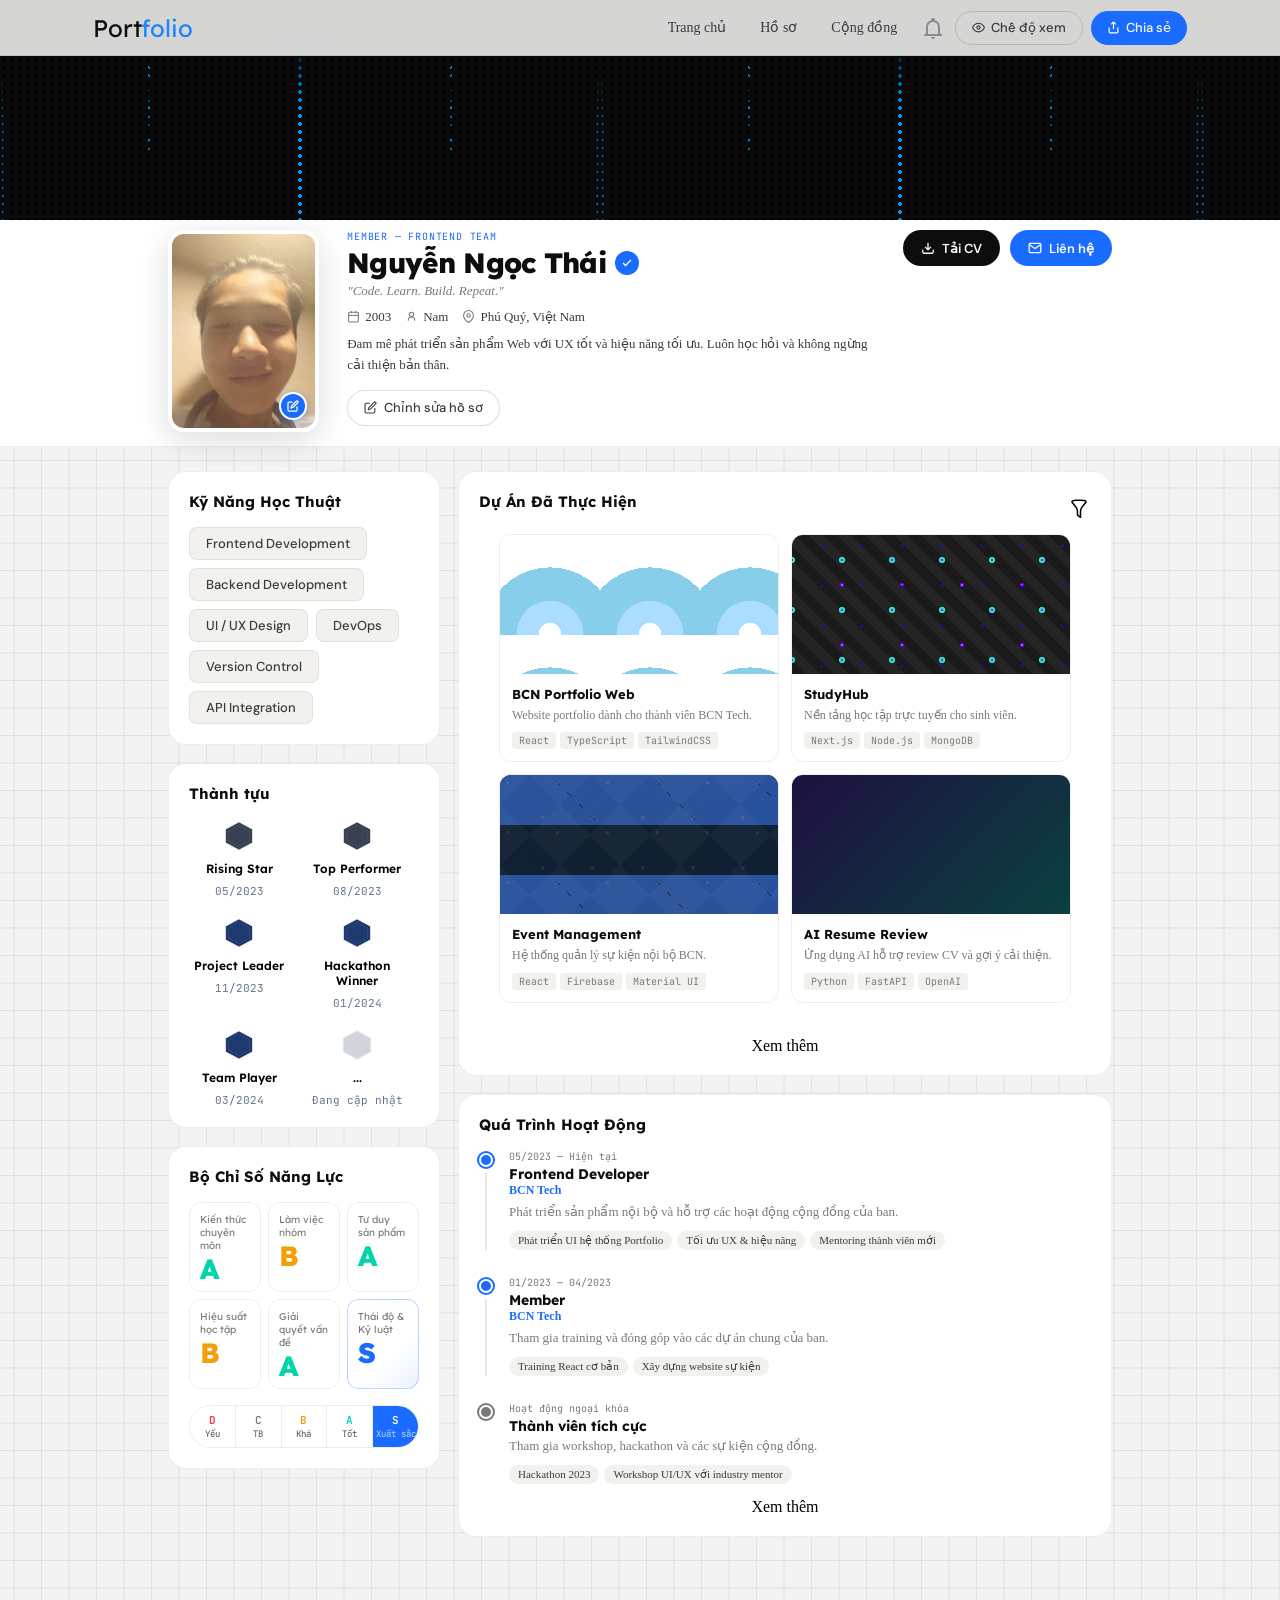
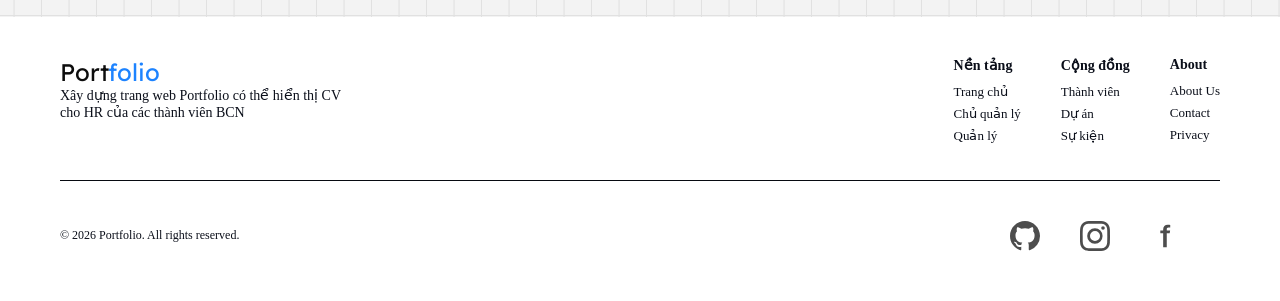
==== html/user.html @ eaeb69aa "portfolio" ====
<!DOCTYPE html>
<html lang="en">
<head>
    <meta charset="UTF-8">
    <meta name="viewport" content="width=device-width, initial-scale=1.0">
    <link rel="preconnect" href="https://fonts.googleapis.com">
    <link rel="preconnect" href="https://fonts.gstatic.com" crossorigin>
    <link href="https://fonts.googleapis.com/css2?family=Lexend:wght@400;600;700;800&family=DM+Sans:ital,opsz,wght@0,9..40,300;0,9..40,400;0,9..40,500;1,9..40,300&family=JetBrains+Mono:wght@400;500&display=swap" rel="stylesheet">
    <link rel="stylesheet" href="../css/header.css">
    <link rel="stylesheet" href="../css/index.css">
    <link rel="stylesheet" href="../css/user.css">
    <link rel="stylesheet" href="../css/footer.css">
    <title>Trang chủ</title>
</head>
<body>
    <div id="header"></div>
    <script src="../component/header.js"></script>

    <main>
        <div class="background-banner"></div>
        <div class="hero-section">
            <div class="inner-hero-section container">
                <div class="avatar-portrait">
                    <div class="avatar-letter"></div>
                    <div class="avatar-edit-btn">
                        <svg viewBox="0 0 24 24" fill="none" stroke="currentColor" stroke-width="2.5"><path d="M11 4H4a2 2 0 00-2 2v14a2 2 0 002 2h14a2 2 0 002-2v-7"/><path d="M18.5 2.5a2.121 2.121 0 013 3L12 15l-4 1 1-4 9.5-9.5z"/></svg>
                    </div>
                </div>

                <!-- Identity + actions -->
                <div class="hero-identity">
                    <div class="hero-team">Member — Frontend Team</div>
                    <div class="hero-name">
                        Nguyễn Ngọc Thái
                        <span class="verified"><svg viewBox="0 0 24 24" fill="none" stroke="currentColor" stroke-width="2.5"><polyline points="20 6 9 17 4 12"/></svg></span>
                    </div>
                    <div class="hero-quote">"Code. Learn. Build. Repeat."</div>

                    <div class="hero-meta">
                        <div class="hero-meta-item">
                            <svg viewBox="0 0 24 24" fill="none" stroke="currentColor" stroke-width="2"><rect x="3" y="4" width="18" height="18" rx="2"/><line x1="16" y1="2" x2="16" y2="6"/><line x1="8" y1="2" x2="8" y2="6"/><line x1="3" y1="10" x2="21" y2="10"/></svg>
                            2003
                        </div>
                        <div class="hero-meta-item">
                            <svg viewBox="0 0 24 24" fill="none" stroke="currentColor" stroke-width="2"><circle cx="12" cy="8" r="4"/><path d="M6 20v-1a6 6 0 0112 0v1"/></svg>
                            Nam
                        </div>
                        <div class="hero-meta-item">
                            <svg viewBox="0 0 24 24" fill="none" stroke="currentColor" stroke-width="2"><path d="M21 10c0 7-9 13-9 13s-9-6-9-13a9 9 0 0118 0z"/><circle cx="12" cy="10" r="3"/></svg>
                            Phú Quý, Việt Nam
                        </div>
                    </div>

                    

                    <p class="hero-bio">Đam mê phát triển sản phẩm Web với UX tốt và hiệu năng tối ưu. Luôn học hỏi và không ngừng cải thiện bản thân.</p>

                    <div class="hero-actions">
                        
                        <a href="#" class="btn-edit-sm">
                            <svg width="13" height="13" viewBox="0 0 24 24" fill="none" stroke="currentColor" stroke-width="2"><path d="M11 4H4a2 2 0 00-2 2v14a2 2 0 002 2h14a2 2 0 002-2v-7"/><path d="M18.5 2.5a2.121 2.121 0 013 3L12 15l-4 1 1-4 9.5-9.5z"/></svg>
                            Chỉnh sửa hồ sơ
                        </a>
                    </div>
                </div>
                <div class="wrapper-hero-btn">
                    <a href="#" class="btn-cv">
                        <svg width="14" height="14" viewBox="0 0 24 24" fill="none" stroke="currentColor" stroke-width="2.2"><path d="M21 15v4a2 2 0 01-2 2H5a2 2 0 01-2-2v-4"/><polyline points="7 10 12 15 17 10"/><line x1="12" y1="15" x2="12" y2="3"/></svg>
                        Tải CV
                    </a>
                    <button class="btn-contact" id="contactBtn">
                        <svg width="14" height="14" viewBox="0 0 24 24" fill="none" stroke="currentColor" stroke-width="2.2"><path d="M4 4h16c1.1 0 2 .9 2 2v12c0 1.1-.9 2-2 2H4c-1.1 0-2-.9-2-2V6c0-1.1.9-2 2-2z"/><polyline points="22,6 12,13 2,6"/></svg>
                        Liên hệ
                    </button>
                    <ul class="example-23" id="socialBox">
                        <li class="icon-content">
                            <a href="https://www.github.com/" aria-label="GitHub" data-social="github">
                                <div class="filled"></div>
                                <svg
                                    xmlns="http://www.w3.org/2000/svg"
                                    width="16"
                                    height="16"
                                    fill="currentColor"
                                    class="bi bi-github"
                                    viewBox="0 0 16 16"
                                    xml:space="preserve"
                                >
                                    <path
                                    d="M8 0C3.58 0 0 3.58 0 8c0 3.54 2.29 6.53 5.47 7.59.4.07.55-.17.55-.38 0-.19-.01-.82-.01-1.49-2.01.37-2.53-.49-2.69-.94-.09-.23-.48-.94-.82-1.13-.28-.15-.68-.52-.01-.53.63-.01 1.08.58 1.23.82.72 1.21 1.87.87 2.33.66.07-.52.28-.87.51-1.07-1.78-.2-3.64-.89-3.64-3.95 0-.87.31-1.59.82-2.15-.08-.2-.36-1.02.08-2.12 0 0 .67-.21 2.2.82.64-.18 1.32-.27 2-.27s1.36.09 2 .27c1.53-1.04 2.2-.82 2.2-.82.44 1.1.16 1.92.08 2.12.51.56.82 1.27.82 2.15 0 3.07-1.87 3.75-3.65 3.95.29.25.54.73.54 1.48 0 1.07-.01 1.93-.01 2.2 0 .21.15.46.55.38A8.01 8.01 0 0 0 16 8c0-4.42-3.58-8-8-8"
                                    fill="currentColor"
                                    ></path>
                                </svg>
                            </a>
                        </li>
                        <li class="icon-content">
                            <a
                            href="https://www.instagram.com/"
                            aria-label="Instagram"
                            data-social="instagram"
                            >
                                <div class="filled"></div>
                                <svg
                                    xmlns="http://www.w3.org/2000/svg"
                                    width="16"
                                    height="16"
                                    fill="currentColor"
                                    class="bi bi-instagram"
                                    viewBox="0 0 16 16"
                                    xml:space="preserve"
                                >
                                    <path
                                    d="M8 0C5.829 0 5.556.01 4.703.048 3.85.088 3.269.222 2.76.42a3.9 3.9 0 0 0-1.417.923A3.9 3.9 0 0 0 .42 2.76C.222 3.268.087 3.85.048 4.7.01 5.555 0 5.827 0 8.001c0 2.172.01 2.444.048 3.297.04.852.174 1.433.372 1.942.205.526.478.972.923 1.417.444.445.89.719 1.416.923.51.198 1.09.333 1.942.372C5.555 15.99 5.827 16 8 16s2.444-.01 3.298-.048c.851-.04 1.434-.174 1.943-.372a3.9 3.9 0 0 0 1.416-.923c.445-.445.718-.891.923-1.417.197-.509.332-1.09.372-1.942C15.99 10.445 16 10.173 16 8s-.01-2.445-.048-3.299c-.04-.851-.175-1.433-.372-1.941a3.9 3.9 0 0 0-.923-1.417A3.9 3.9 0 0 0 13.24.42c-.51-.198-1.092-.333-1.943-.372C10.443.01 10.172 0 7.998 0zm-.717 1.442h.718c2.136 0 2.389.007 3.232.046.78.035 1.204.166 1.486.275.373.145.64.319.92.599s.453.546.598.92c.11.281.24.705.275 1.485.039.843.047 1.096.047 3.231s-.008 2.389-.047 3.232c-.035.78-.166 1.203-.275 1.485a2.5 2.5 0 0 1-.599.919c-.28.28-.546.453-.92.598-.28.11-.704.24-1.485.276-.843.038-1.096.047-3.232.047s-2.39-.009-3.233-.047c-.78-.036-1.203-.166-1.485-.276a2.5 2.5 0 0 1-.92-.598 2.5 2.5 0 0 1-.6-.92c-.109-.281-.24-.705-.275-1.485-.038-.843-.046-1.096-.046-3.233s.008-2.388.046-3.231c.036-.78.166-1.204.276-1.486.145-.373.319-.64.599-.92s.546-.453.92-.598c.282-.11.705-.24 1.485-.276.738-.034 1.024-.044 2.515-.045zm4.988 1.328a.96.96 0 1 0 0 1.92.96.96 0 0 0 0-1.92m-4.27 1.122a4.109 4.109 0 1 0 0 8.217 4.109 4.109 0 0 0 0-8.217m0 1.441a2.667 2.667 0 1 1 0 5.334 2.667 2.667 0 0 1 0-5.334"
                                    fill="currentColor"
                                    ></path>
                                </svg>
                            </a>
                            <!-- <div class="tooltip">Instagram</div> -->
                        </li>
                        <li class="icon-content">
                            <a href="https://facebook.com/" aria-label="Facebook" data-social="facebook">
                                <div class="filled"></div>

                                <svg xmlns="http://www.w3.org/2000/svg"
                                    width="16"
                                    height="16"
                                    fill="currentColor"
                                    viewBox="0 0 16 16">

                                    <path d="M8.94 6.5H10.5l.23-1.5H8.94V4.3c0-.43.21-.85.9-.85h.95V2.1S10.18 2 9.45 2c-1.47 0-2.43.9-2.43 2.52V5H5.5v1.5h1.52V14h1.92z"/>
                                </svg>

                            </a>
                            <!-- <div class="tooltip">Facebook</div> -->
                        </li>
                    </ul>
                    
                </div>
            </div>
        </div>
    <script src="../component/show.js"></script>
        <div class="main">
            <div class="main-wrap  container">
                <div class="left-main-wrap">
                    <div class="card">
                        <div class="ch-title">Kỹ Năng Học Thuật</div>
                        <div class="skill-body">
                            <span class="skill-chip-wide">Frontend Development</span>
                            <span class="skill-chip-wide">Backend Development</span>
                            <span class="skill-chip-wide">UI / UX Design</span>
                            <span class="skill-chip-wide">DevOps</span>
                            <span class="skill-chip-wide">Version Control</span>
                            <span class="skill-chip-wide">API Integration</span>
                        </div>
                    </div>
                    
                    <div class="card">
                        <div class="ch-title">Thành tựu</div>
                        <div class="badges-grid" id="badges-grid"></div>
                        <script src="../component/badge.js"></script>
                    </div>

                    <div class="card">
                        <div class="ch-title">Bộ Chỉ Số Năng Lực</div>
                        <div class="comp-body">
                            <div class="comp-grid">
                                <div class="cc">
                                    <div class="cc-lbl">Kiến thức chuyên môn</div>
                                    <div class="cc-g gA">A</div>
                                    <div class="ctip"><ul><li>Nắm vững kiến thức nền tảng</li><li>Áp dụng tốt vào thực tế</li><li>Chủ động nghiên cứu thêm</li></ul></div>
                                </div>
                                <div class="cc">
                                    <div class="cc-lbl">Làm việc nhóm</div>
                                    <div class="cc-g gB">B</div>
                                    <div class="ctip"><ul><li>Phối hợp tốt với thành viên</li><li>Đóng góp tích cực trong team</li><li>Cần chủ động hơn</li></ul></div>
                                </div>
                                <div class="cc">
                                    <div class="cc-lbl">Tư duy sản phẩm</div>
                                    <div class="cc-g gA">A</div>
                                    <div class="ctip"><ul><li>Tư duy user-centric tốt</li><li>Đề xuất giải pháp sáng tạo</li><li>Hiểu vòng đời sản phẩm</li></ul></div>
                                </div>
                                <div class="cc">
                                    <div class="cc-lbl">Hiệu suất học tập</div>
                                    <div class="cc-g gB">B</div>
                                    <div class="ctip"><ul><li>Tiến bộ đều qua các tháng</li><li>Hoàn thành đủ bài tập</li><li>Cần tự học thêm ngoài giờ</li></ul></div>
                                </div>
                                <div class="cc">
                                    <div class="cc-lbl">Giải quyết vấn đề</div>
                                    <div class="cc-g gA">A</div>
                                    <div class="ctip"><ul><li>Phân tích vấn đề rõ ràng</li><li>Tìm giải pháp tối ưu</li><li>Debug hiệu quả</li></ul></div>
                                </div>
                                <div class="cc highlight">
                                    <div class="cc-lbl">Thái độ & Kỷ luật</div>
                                    <div class="cc-g gS">S</div>
                                    <div class="ctip"><ul><li>Tham gia đầy đủ các buổi họp</li><li>Hoàn thành 100% deadline</li><li>Chủ động nhận task & hỗ trợ</li><li>Tuân thủ quy định BCN</li><li>Tinh thần trách nhiệm cao</li></ul></div>
                                </div>
                            </div>
                            <div class="g-bar">
                                <div class="gb"><span style="color:var(--red);font-weight:700">D</span><span class="gd">Yếu</span></div>
                                <div class="gb"><span style="color:var(--ink-3)">C</span><span class="gd">TB</span></div>
                                <div class="gb"><span style="color:var(--amber)">B</span><span class="gd">Khá</span></div>
                                <div class="gb"><span style="color:var(--accent-2)">A</span><span class="gd">Tốt</span></div>
                                <div class="gb on">S<span class="gd">Xuất sắc</span></div>
                            </div>
                        </div>
                    </div>

                </div>

                <div class="right-main-wrap">
                    <div class="card" id="projects">
                        <div class="ch">
                            <div class="ch-title">Dự Án Đã Thực Hiện</div>
                            <a href="#" class="ch-link"><img src="../Images/Icons/basil_filter-outline.svg"></a>
                        </div>
                        <div class="proj-grid">
                            <div class="pcard"><div class="pthumb pt1"></div><div class="pinfo"><div class="pname">BCN Portfolio Web</div><div class="pdesc">Website portfolio dành cho thành viên BCN Tech.</div><div class="ptags"><span class="ptag">React</span><span class="ptag">TypeScript</span><span class="ptag">TailwindCSS</span></div></div></div>
                            <div class="pcard"><div class="pthumb pt2"></div><div class="pinfo"><div class="pname">StudyHub</div><div class="pdesc">Nền tảng học tập trực tuyến cho sinh viên.</div><div class="ptags"><span class="ptag">Next.js</span><span class="ptag">Node.js</span><span class="ptag">MongoDB</span></div></div></div>
                            <div class="pcard"><div class="pthumb pt3"></div><div class="pinfo"><div class="pname">Event Management</div><div class="pdesc">Hệ thống quản lý sự kiện nội bộ BCN.</div><div class="ptags"><span class="ptag">React</span><span class="ptag">Firebase</span><span class="ptag">Material UI</span></div></div></div>
                            <div class="pcard"><div class="pthumb pt4"></div><div class="pinfo"><div class="pname">AI Resume Review</div><div class="pdesc">Ứng dụng AI hỗ trợ review CV và gợi ý cải thiện.</div><div class="ptags"><span class="ptag">Python</span><span class="ptag">FastAPI</span><span class="ptag">OpenAI</span></div></div></div>
                        </div>
                        <div class="watch-all">Xem thêm</div>
                    </div>

                    <div class="card">
                        <div class="ch-title">Quá Trình Hoạt Động</div>
                        <div class="tl-body">
                            <div class="tl-item">
                                <div class="tl-spine"><div class="tl-dot"></div><div class="tl-line"></div></div>
                                <div>
                                    <div class="tl-period">05/2023 — Hiện tại</div>
                                    <div class="tl-role">Frontend Developer</div>
                                    <div class="tl-org">BCN Tech</div>
                                    <div class="tl-desc">Phát triển sản phẩm nội bộ và hỗ trợ các hoạt động cộng đồng của ban.</div>
                                    <div class="tl-pills"><span class="tl-pill">Phát triển UI hệ thống Portfolio</span><span class="tl-pill">Tối ưu UX & hiệu năng</span><span class="tl-pill">Mentoring thành viên mới</span></div>
                                </div>
                            </div>
                            <div class="tl-item">
                                <div class="tl-spine"><div class="tl-dot"></div><div class="tl-line"></div></div>
                                <div>
                                    <div class="tl-period">01/2023 — 04/2023</div>
                                    <div class="tl-role">Member</div>
                                    <div class="tl-org">BCN Tech</div>
                                    <div class="tl-desc">Tham gia training và đóng góp vào các dự án chung của ban.</div>
                                    <div class="tl-pills"><span class="tl-pill">Training React cơ bản</span><span class="tl-pill">Xây dựng website sự kiện</span></div>
                                </div>
                            </div>
                            <div class="tl-item">
                                <div class="tl-spine"><div class="tl-dot dim"></div></div>
                                <div>
                                    <div class="tl-period">Hoạt động ngoại khóa</div>
                                    <div class="tl-role">Thành viên tích cực</div>
                                    <div class="tl-desc">Tham gia workshop, hackathon và các sự kiện cộng đồng.</div>
                                    <div class="tl-pills"><span class="tl-pill">Hackathon 2023</span><span class="tl-pill">Workshop UI/UX với industry mentor</span></div>
                                </div>
                            </div>
                        </div>
                        <div class="watch-all">Xem thêm</div>
                    </div>

                    
                </div>
            </div>
        </div>
    </main>
    

    <div id="footer"></div>
    <script src="../component/footer.js"></script>
    
</body>
</html>
---- css/header.css ----
header {
    position: fixed; top: 0; left: 0; right: 0; z-index: 100;
    display: flex; 
    align-items: center; 
    justify-content: space-between;
    padding: 0 5%; 
    height: 56px;
    background: rgba(250,250,248,0.85);
    backdrop-filter: blur(16px);
    border-bottom: 1px solid rgba(0,0,0,0.08);
    transition: box-shadow 0.3s;
}

header .wrapper {
    margin: 0 auto;
    width: 95%;
    max-width: 1340px;
    display: flex;
    justify-content: space-between;
    align-items: center;
}

nav { display: flex; align-items: center; gap: 6px; }
nav a {
    text-decoration: none; color: var(--ink-2); font-size: 14px; font-weight: 400;
    padding: 6px 14px; border-radius: 100px;
    transition: background 0.15s, color 0.15s;
}

nav a:hover { background: var(--surface-2); color: var(--ink); }

.logo {
    font-size: 24px;
    text-decoration: none;
    font-family: var(--font-d);
    color: var(--ink);
}

header .wrapper .inner-wrapper {
    display: flex;
    justify-content: center;
    align-items: center;
    gap: 10px;
}

.bell {
    width: 24px;
    height: 24px;
    background-color: #8b8b8b;
    -webkit-mask: url("../../Images/Icons/mdi_bell-outline.svg") no-repeat center;
    mask: url("../../Images/Icons/mdi_bell-outline.svg") no-repeat center;
    -webkit-mask-size: contain;
    mask-size: contain;
    transform-origin: top center;
    cursor: pointer;
}

@keyframes bell-swing {
    0%   { transform: rotate(0deg); }
    15%  { transform: rotate(15deg); }
    30%  { transform: rotate(-12deg); }
    45%  { transform: rotate(10deg); }
    60%  { transform: rotate(-8deg); }
    75%  { transform: rotate(6deg); }
    100% { transform: rotate(0deg); }
}

.bell:hover {
    background: var(--primary-gradient);
    animation: bell-swing 0.8s ease;
}

.avatar {
    width: 34px;
    height: 34px;
    border-radius: 50%;
    border: 1px solid rgb(235, 235, 235);
}

.nav-actions { display: flex; gap: 8px; }
.btn { display: inline-flex; align-items: center; gap: 6px; height: 34px; padding: 7px 16px; border-radius: 100px; font-size: 13px; font-weight: 500; border: none; cursor: pointer; text-decoration: none; transition: all .15s; font-family: var(--font-b); }
.btn-ghost { background: transparent; color: var(--ink-2); border: 1px solid var(--border-med); }
.btn-ghost:hover { background: var(--surface-2); }
.btn-primary { background: var(--accent); color: white; }
.btn-primary:hover { background: var(--accent-dark); }
---- css/index.css ----
:root {
    --primary-color: #1d83ff;
    --bg-linear-gradient: linear-gradient(145deg, var(--primary-color), #fc25e3); 
    --second-color: rgba(255, 0, 162, 0.913);
    --light-color: #fefefe;
    --light-color-darker: #f1f1f1;
    --primary-gradient: linear-gradient(to bottom right, #00c6ff, #0072ff);

    --accent-color: #10b981;
    --text-main: #0f172a;
    --text-sub: #64748b;

    /* Nav-Header Component Color and Effect */
    --glass-bg: rgba(255, 255, 255, 0.05);
    --glass-border: rgba(255, 255, 255, 0.1);
    --glass-blur: 15px;
    --bg-gradient: linear-gradient(135deg, #0f0c29, #302b63, #24243e);

    --text-muted: rgba(255, 255, 255, 0.6);
    --ink: #0D0D0D;
    --ink-2: #3A3A3A;
    --ink-3: #7A7A7A;
    --surface: #FAFAF8;
    --surface-2: #F2F1ED;
    --surface-3: #E8E6DF;
    --accent: #1A6BFF;
    --accent-light: #EBF1FF;
    --accent-dark: #1255CC;
    --accent-2: #00D4AA;
    --accent-2-light: #E0FAF5;
    --amber: #F59E0B;
    --red: #EF4444;
    --border: rgba(0,0,0,0.07);
    --border-med: rgba(0,0,0,0.13);
    --font-d: 'Lexend', sans-serif;
    --font-b: 'DM Sans', sans-serif;
    --font-m: 'JetBrains Mono', monospace;
    --r: 12px;
    --r-lg: 18px;
    --max: 1080px;
}

.primary-color {
    color: var(--primary-color);
}

.text-color {
    color: var(--text-main);
}

*,*::before,*::after{margin:0;padding:0;box-sizing:border-box}

html { scroll-behavior: smooth; }

.container {
    margin: 0 auto;
    width: 80%;
    max-width: 1340px;
}
---- css/user.css ----
.background-banner::after {
    content: "";
    position: absolute;
    inset: 0;
    z-index: 1;
    background-image: radial-gradient(
        circle at 50% 50%,
        #0000 0,
        #0000 2px,
        #0a0a0a 2px
    );
    background-size: 8px 8px;
    --f: blur(1em) brightness(6);
    animation: hii 10s linear infinite;
}

@keyframes hii {
    0% {
        backdrop-filter: var(--f) hue-rotate(0deg);
    }
    to {
        backdrop-filter: var(--f) hue-rotate(360deg);
    }
}

.background-banner {
    position: relative;
    width: 100%;
    height: 220px;
    --c: #09f;
    background-color: #000;
    background-image: radial-gradient(4px 100px at 0px 235px, var(--c), #0000),
        radial-gradient(4px 100px at 300px 235px, var(--c), #0000),
        radial-gradient(1.5px 1.5px at 150px 117.5px, var(--c) 100%, #0000 150%),
        radial-gradient(4px 100px at 0px 252px, var(--c), #0000),
        radial-gradient(4px 100px at 300px 252px, var(--c), #0000),
        radial-gradient(1.5px 1.5px at 150px 126px, var(--c) 100%, #0000 150%),
        radial-gradient(4px 100px at 0px 150px, var(--c), #0000),
        radial-gradient(4px 100px at 300px 150px, var(--c), #0000),
        radial-gradient(1.5px 1.5px at 150px 75px, var(--c) 100%, #0000 150%),
        radial-gradient(4px 100px at 0px 253px, var(--c), #0000),
        radial-gradient(4px 100px at 300px 253px, var(--c), #0000),
        radial-gradient(1.5px 1.5px at 150px 126.5px, var(--c) 100%, #0000 150%),
        radial-gradient(4px 100px at 0px 204px, var(--c), #0000),
        radial-gradient(4px 100px at 300px 204px, var(--c), #0000),
        radial-gradient(1.5px 1.5px at 150px 102px, var(--c) 100%, #0000 150%),
        radial-gradient(4px 100px at 0px 134px, var(--c), #0000),
        radial-gradient(4px 100px at 300px 134px, var(--c), #0000),
        radial-gradient(1.5px 1.5px at 150px 67px, var(--c) 100%, #0000 150%),
        radial-gradient(4px 100px at 0px 179px, var(--c), #0000),
        radial-gradient(4px 100px at 300px 179px, var(--c), #0000),
        radial-gradient(1.5px 1.5px at 150px 89.5px, var(--c) 100%, #0000 150%),
        radial-gradient(4px 100px at 0px 299px, var(--c), #0000),
        radial-gradient(4px 100px at 300px 299px, var(--c), #0000),
        radial-gradient(1.5px 1.5px at 150px 149.5px, var(--c) 100%, #0000 150%),
        radial-gradient(4px 100px at 0px 215px, var(--c), #0000),
        radial-gradient(4px 100px at 300px 215px, var(--c), #0000),
        radial-gradient(1.5px 1.5px at 150px 107.5px, var(--c) 100%, #0000 150%),
        radial-gradient(4px 100px at 0px 281px, var(--c), #0000),
        radial-gradient(4px 100px at 300px 281px, var(--c), #0000),
        radial-gradient(1.5px 1.5px at 150px 140.5px, var(--c) 100%, #0000 150%),
        radial-gradient(4px 100px at 0px 158px, var(--c), #0000),
        radial-gradient(4px 100px at 300px 158px, var(--c), #0000),
        radial-gradient(1.5px 1.5px at 150px 79px, var(--c) 100%, #0000 150%),
        radial-gradient(4px 100px at 0px 210px, var(--c), #0000),
        radial-gradient(4px 100px at 300px 210px, var(--c), #0000),
        radial-gradient(1.5px 1.5px at 150px 105px, var(--c) 100%, #0000 150%);
    background-size:
        300px 235px,
        300px 235px,
        300px 235px,
        300px 252px,
        300px 252px,
        300px 252px,
        300px 150px,
        300px 150px,
        300px 150px,
        300px 253px,
        300px 253px,
        300px 253px,
        300px 204px,
        300px 204px,
        300px 204px,
        300px 134px,
        300px 134px,
        300px 134px,
        300px 179px,
        300px 179px,
        300px 179px,
        300px 299px,
        300px 299px,
        300px 299px,
        300px 215px,
        300px 215px,
        300px 215px,
        300px 281px,
        300px 281px,
        300px 281px,
        300px 158px,
        300px 158px,
        300px 158px,
        300px 210px,
        300px 210px,
        300px 210px;
    animation: hi 150s linear infinite;
}

@keyframes hi {
    0% {
        background-position:
            0px 220px,
            3px 220px,
            151.5px 337.5px,
            25px 24px,
            28px 24px,
            176.5px 150px,
            50px 16px,
            53px 16px,
            201.5px 91px,
            75px 224px,
            78px 224px,
            226.5px 350.5px,
            100px 19px,
            103px 19px,
            251.5px 121px,
            125px 120px,
            128px 120px,
            276.5px 187px,
            150px 31px,
            153px 31px,
            301.5px 120.5px,
            175px 235px,
            178px 235px,
            326.5px 384.5px,
            200px 121px,
            203px 121px,
            351.5px 228.5px,
            225px 224px,
            228px 224px,
            376.5px 364.5px,
            250px 26px,
            253px 26px,
            401.5px 105px,
            275px 75px,
            278px 75px,
            426.5px 180px;
    }

    to {
        background-position:
            0px 6800px,
            3px 6800px,
            151.5px 6917.5px,
            25px 13632px,
            28px 13632px,
            176.5px 13758px,
            50px 5416px,
            53px 5416px,
            201.5px 5491px,
            75px 17175px,
            78px 17175px,
            226.5px 17301.5px,
            100px 5119px,
            103px 5119px,
            251.5px 5221px,
            125px 8428px,
            128px 8428px,
            276.5px 8495px,
            150px 9876px,
            153px 9876px,
            301.5px 9965.5px,
            175px 13391px,
            178px 13391px,
            326.5px 13540.5px,
            200px 14741px,
            203px 14741px,
            351.5px 14848.5px,
            225px 18770px,
            228px 18770px,
            376.5px 18910.5px,
            250px 5082px,
            253px 5082px,
            401.5px 5161px,
            275px 6375px,
            278px 6375px,
            426.5px 6480px;
    }
}


ul {
    list-style: none;
}

.example-23 {
    display: flex;
    justify-content: center;
    align-items: center;
    gap: 10px;

    margin-top: 15px;
    padding: 0;

    /* animation */
    display: none;
    transform: translateY(-15px);
    pointer-events: none;

    transition:
        opacity 0.35s ease,
        transform 0.35s ease;
}

.example-23.show {
    display: flex;
    transform: translateY(0);
    pointer-events: auto;
}

.example-23 .icon-content {
    margin: 0 10px;
    position: relative;
}

.example-23 .icon-content .tooltip {
    position: absolute;
    top: -30px;
    left: 50%;
    transform: translateX(-50%);
    color: #fff;
    padding: 6px 10px;
    border-radius: 5px;
    opacity: 0;
    visibility: hidden;
    font-size: 14px;
    transition: all 0.3s ease;
}

.example-23 .icon-content:hover .tooltip {
    opacity: 1;
    visibility: visible;
    top: -50px;
}

.example-23 .icon-content a {
    position: relative;
    overflow: hidden;
    display: flex;
    justify-content: center;
    align-items: center;
    width: 25px;
    height: 25px;
    border-radius: 50%;
    color: #4d4d4d;
    background-color: #fff;
    transition: all 0.3s ease-in-out;
}
.example-23 .icon-content a:hover {
    box-shadow: 3px 2px 45px 0px rgb(0 0 0 / 12%);
}
.example-23 .icon-content a svg {
    position: relative;
    z-index: 1;
    width: 15px;
    height: 15px;
}
.example-23 .icon-content a:hover {
    color: white;
}
.example-23 .icon-content a .filled {
    position: absolute;
    top: auto;
    bottom: 0;
    left: 0;
    width: 100%;
    height: 0;
    background-color: #000;
    transition: all 0.3s ease-in-out;
}
.example-23 .icon-content a:hover .filled {
    height: 100%;
}

.example-23 .icon-content a[data-social="linkedin"] .filled,
.example-23 .icon-content a[data-social="linkedin"] ~ .tooltip {
    background-color: #0274b3;
}

.example-23 .icon-content a[data-social="github"] .filled,
.example-23 .icon-content a[data-social="github"] ~ .tooltip {
    background-color: #24262a;
}
.example-23 .icon-content a[data-social="instagram"] .filled,
.example-23 .icon-content a[data-social="instagram"] ~ .tooltip {
    background: linear-gradient(
        45deg,
        #405de6,
        #5b51db,
        #b33ab4,
        #c135b4,
        #e1306c,
        #fd1f1f
    );
}
.example-23 .icon-content a[data-social="youtube"] .filled,
.example-23 .icon-content a[data-social="youtube"] ~ .tooltip {
    background-color: #ff0000;
}

.example-23 .icon-content a[data-social="facebook"] .filled,
.example-23 .icon-content a[data-social="facebook"] ~ .tooltip {
    background-color:#1877f2;
}

.example-23 .icon-content a[data-social="zalo"] .filled,
.example-23 .icon-content a[data-social="zalo"] ~ .tooltip {
    background-color:#0068ff;
}


.hero-section {
    background: white; border-bottom: 1px solid var(--border);
}
.inner-hero-section {
    padding: 10px clamp(16px, 4vw, 40px) 0;
    display: flex; 
    justify-content: flex-start;
    gap: 28px;
}

.avatar-portrait {
    position: relative; flex-shrink: 0;
    width: 151.2px;                       /* 3 units */
    height: 201.6px;                      /* 4 units = 3:4 */    
    border-radius: 16px;
    background: linear-gradient(160deg, var(--accent-light) 0%, var(--accent-2-light) 100%);
    border: 4px solid white;
    box-shadow: 0 8px 32px rgba(0,0,0,0.14);
    display: flex; align-items: center; justify-content: center;
    overflow: hidden;
}
.avatar-letter {
    width: 100%;
    height: 100%;
    background: url(../Images/Users/Avatars/avatar2.jpg);
    background-position: center;
    background-repeat: no-repeat;
    background-size: cover;
}
.avatar-edit-btn {
    position: absolute; bottom: 8px; right: 8px;
    width: 28px; height: 28px; border-radius: 50%;
    background: var(--accent); border: 2.5px solid white;
    display: flex; align-items: center; justify-content: center; cursor: pointer;
    box-shadow: 0 2px 8px rgba(26,107,255,0.4);
}
.avatar-edit-btn svg { width: 12px; height: 12px; color: white; }

/* Identity block sits next to portrait, baseline-aligned to bottom */
.hero-identity {
    flex: 1; padding-bottom: 20px; min-width: 0;
    display: flex; flex-direction: column; justify-content: flex-end;
}
.hero-team {
    font-family: var(--font-m); font-size: 10px; color: var(--accent);
    letter-spacing: 0.08em; text-transform: uppercase; margin-bottom: 5px;
}
.hero-name {
    font-family: var(--font-d); font-size: 28px; font-weight: 800;
    color: var(--ink); letter-spacing: -0.025em; line-height: 1.1;
    display: flex; align-items: center; gap: 9px; flex-wrap: wrap;
    margin-bottom: 4px;
}
.verified {
    width: 24px; height: 24px; background: var(--accent); border-radius: 50%;
    display: inline-flex; align-items: center; justify-content: center; flex-shrink: 0;
}
.verified svg { width: 12px; height: 12px; color: white; }
.hero-quote { font-size: 13px; color: var(--ink-3); font-style: italic; margin-bottom: 10px; }

/* Meta row: năm sinh, giới tính, địa điểm inline */
.hero-meta { display: flex; flex-wrap: wrap; gap: 14px; margin-bottom: 8px; }
.hero-meta-item { display: flex; align-items: center; gap: 5px; font-size: 13px; color: var(--ink-2); }
.hero-meta-item svg { width: 13px; height: 13px; color: var(--ink-3); flex-shrink: 0; }

/* Links row */
.hero-links { display: flex; flex-wrap: wrap; gap: 14px; margin-bottom: 10px; }
.hero-link { display: flex; align-items: center; gap: 5px; font-size: 13px; color: var(--accent); text-decoration: none; }
.hero-link:hover { text-decoration: underline; }
.hero-link svg { width: 13px; height: 13px; flex-shrink: 0; }

/* Bio */
.hero-bio { font-size: 13px; color: var(--ink-2); line-height: 1.65; margin-bottom: 14px; max-width: 560px; }

/* Action buttons row */
.hero-actions {
    display: flex; gap: 8px; align-items: center;
}
.btn-cv {
    background: var(--ink); color: white;
    padding: 9px 18px; border-radius: 100px; font-size: 13px; font-weight: 600;
    display: inline-flex; align-items: center; gap: 7px;
    text-decoration: none; border: none; cursor: pointer; font-family: var(--font-b);
    transition: background .15s, transform .15s;
}
.btn-cv:hover { background: #333; transform: translateY(-1px); }
.btn-contact {
    background: var(--accent); color: white;
    padding: 9px 18px; border-radius: 100px; font-size: 13px; font-weight: 600;
    display: inline-flex; align-items: center; gap: 7px;
    text-decoration: none; border: none; cursor: pointer; font-family: var(--font-b);
    transition: background .15s, transform .15s;
}
.btn-contact:hover { background: var(--accent-dark); transform: translateY(-1px); }
.btn-edit-sm {
    background: white; color: var(--ink-2);
    padding: 9px 16px; border-radius: 100px; font-size: 13px; font-weight: 500;
    display: inline-flex; align-items: center; gap: 7px;
    text-decoration: none; border: 1px solid var(--border-med); cursor: pointer; font-family: var(--font-b);
    transition: background .15s;
    height: 36px;
}
.btn-edit-sm:hover { background: var(--surface-2); }

.wrapper-hero-btn {
    height: 36px;
    display: flex;
    gap: 10px;
}

.main {
    width: 100%;
    height: 100%;
    --color: #E1E1E1;
    background-color: #F3F3F3;
    background-image: linear-gradient(0deg, transparent 24%, var(--color) 25%, var(--color) 26%, transparent 27%,transparent 74%, var(--color) 75%, var(--color) 76%, transparent 77%,transparent),
        linear-gradient(90deg, transparent 24%, var(--color) 25%, var(--color) 26%, transparent 27%,transparent 74%, var(--color) 75%, var(--color) 76%, transparent 77%,transparent);
    background-size: 55px 55px;
}

.main-wrap {
    padding: 24px clamp(16px, 4vw, 40px) 80px;
    display: grid; grid-template-columns: 272px 1fr; gap: 18px;
    align-items: start;
}

.left-main-wrap {
    display: flex;
    flex-direction: column;
    gap: 18px;
}

.card { background: white; border: 1px solid var(--border); border-radius: var(--r-lg); padding: 20px;}

.ch-title { font-family: var(--font-d); font-size: 15px; font-weight: 700; color: var(--ink); }

.skill-body {
    display: flex; flex-wrap: wrap; gap: 8px; margin-top: 16px;
}

.skill-chip-wide { padding: 7px 16px; border-radius: 8px; font-size: 13px; font-weight: 500; font-family: var(--font-b); background: var(--surface-2); color: var(--ink-2); border: 1px solid var(--border); cursor: default; transition: background .15s, color .15s, border-color .15s; }
.skill-chip-wide:hover { background: var(--accent-light); color: var(--accent); border-color: rgba(26,107,255,0.2); }

.badges-grid {
    display: flex;
    gap: 18px;
    flex-wrap: wrap;
    margin-top: 16px;
}
.badge-item {
    width: 100px;
    display: flex;
    flex-direction: column;
    align-items: center;
    gap: 8px;
    cursor: pointer;
}
.badge-hex {
    width: 34px; height: 34px;
    display: flex; align-items: center; justify-content: center;
    position: relative;
}
.badge-hex svg { width: 32px; height: 32px; }
.badge-hex .badge-inner {
    position: absolute;
    display: flex; align-items: center; justify-content: center;
}
.badge-hex .badge-inner i { font-size: 22px; color: #fff; }
.badge-name { font-size: 12px; font-weight: 600; text-align: center; color: var(--text); font-family: var(--font-d);}
.badge-date { font-size: 11px; color: var(--text-sub); font-family: var(--font-m);}
.badge-item.dimmed .badge-hex svg polygon { fill: #d1d5db; }
.badge-item.dimmed .badge-hex .badge-inner i { color: #9ca3af; }



.ch-mono { font-family: var(--font-m); font-size: 10px; color: var(--accent); letter-spacing: 0.07em; text-transform: uppercase; margin-bottom: 3px; display: flex; align-items: center; gap: 5px; }
.ch-mono::before { content: '//'; color: var(--accent-2); }
.ch-title { font-family: var(--font-d); font-size: 15px; font-weight: 700; color: var(--ink); }
.ch-link { font-size: 12px; color: var(--accent); text-decoration: none; display: inline-flex; align-items: center; gap: 3px; margin-top: 4px; white-space: nowrap; }
.ch-link:hover { text-decoration: underline; }
.ch-meta { font-family: var(--font-m); font-size: 10px; color: var(--ink-3); margin-top: 6px; }

/* Competency */
.comp-body { margin-top: 16px; }
.comp-grid { display: grid; grid-template-columns: repeat(3,1fr); gap: 7px; }
.cc {
    border: 1px solid var(--border); border-radius: var(--r);
    padding: 10px 10px 8px; position: relative; cursor: pointer;
    transition: box-shadow .2s, border-color .2s;
}
.cc:hover { box-shadow: 0 3px 12px rgba(0,0,0,0.07); border-color: var(--border-med); }
.cc.highlight { border-color: rgba(26,107,255,0.28); background: linear-gradient(135deg, white 60%, var(--accent-light)); }
.cc-icon { display: none; }
.cc-lbl { font-size: 10px; color: var(--ink-3); line-height: 1.3; font-family: var(--font-d); margin-bottom: 3px; }
.cc-g { font-family: var(--font-d); font-size: 28px; font-weight: 800; line-height: 1; letter-spacing: -0.04em; }
.gS{color:var(--accent)} .gA{color:var(--accent-2)} .gB{color:var(--amber)} .gC{color:var(--ink-3)} .gD{color:var(--red)}
/* tooltip */
.ctip {
    display: none; position: absolute; bottom: calc(100% + 8px); left: 50%; transform: translateX(-50%);
    background: #111; color: white; border-radius: 10px; padding: 12px 14px;
    font-size: 12px; line-height: 1.8; width: 210px; z-index: 20;
    box-shadow: 0 8px 24px rgba(0,0,0,0.28); pointer-events: none;
}
.ctip::after { content:''; position:absolute; top:100%; left:50%; transform:translateX(-50%); border:5px solid transparent; border-top-color:#111; }
.cc:hover .ctip { display: block; }
.ctip li { list-style: none; display: flex; gap: 6px; }
.ctip li::before { content:'✓'; color:var(--accent-2); flex-shrink:0; }
/* grade bar */
.g-bar { display: flex; margin-top: 16px; border-radius: 100px; overflow: hidden; border: 1px solid var(--border); }
.gb { flex:1; padding: 7px 0; text-align: center; font-family: var(--font-m); font-size: 11px; font-weight: 600; border-right: 1px solid var(--border); }
.gb:last-child { border-right: none; }
.gb .gd { font-size: 9px; font-weight: 400; display: block; margin-top: 1px; opacity: 0.7; }
.gb.on { background: var(--accent); color: white; }


.right-main-wrap {
    display: flex;
    flex-direction: column;
    gap: 18px;
}

.ch {
    display: flex;
    justify-content: space-between;
}

.proj-grid { padding: 14px 20px 20px; display: grid; grid-template-columns: 1fr 1fr; gap: 12px; }
.pcard { border: 1px solid var(--border); border-radius: var(--r); overflow: hidden; cursor: pointer; transition: box-shadow .2s, transform .2s; }
.pcard:hover { box-shadow: 0 6px 20px rgba(0,0,0,0.09); transform: translateY(-2px); }
.pthumb { aspect-ratio: 16/8; display: flex; align-items: center; justify-content: center; font-size: 26px; }
.pt1 {
    width: 100%;

    --s: 100px;
    --c-inner: #adf;
    --c-outer: skyblue;
    --c-outer2: white;

    background: radial-gradient(
        circle at 50% 99%,
        transparent 10%,
        var(--c-inner) 10% 30%,
        var(--c-outer) 30% 60%,
        var(--c-outer2) 60% 100%,
        transparent 100%
    );
    background-size: var(--s) var(--s);
    animation: movept1 5s infinite linear;
}

@keyframes movept1 {
    from {
        background-position: 0 0;
    }
    to {
        background-position: 100% 0;
    }
}
.pt2 {
    width: 100%;
    background: 
        /* Diagonal slices */
        radial-gradient(
            circle at 100% 50%,
            #ff00cc 0% 2%,
            #00ffcc 3% 5%,
            transparent 6%
        ),
        /* Offset dots */
        radial-gradient(
            circle at 0% 50%,
            #ff00cc 0% 2%,
            #00ffcc 3% 5%,
            transparent 6%
        ),
        /* Wave-like pattern */
        radial-gradient(ellipse at 50% 0%, #3300ff 0% 3%, transparent 4%) 10px
        10px,
        /* Scattered elements */
        radial-gradient(
            circle at 50% 50%,
            #00ffcc 0% 1%,
            #ff00cc 2% 3%,
            #3300ff 4% 5%,
            transparent 6%
        )
        20px 20px,
        /* Background texture */
        repeating-linear-gradient(
            45deg,
            #1a1a1a,
            #1a1a1a 10px,
            #242424 10px,
            #242424 20px
        );
    background-size:
        50px 50px,
        50px 50px,
        40px 40px,
        60px 60px,
        100% 100%;
    animation: shiftpt2 15s linear infinite;
}

@keyframes shiftpt2 {
    0% {
        background-position:
            0 0,
            0 0,
            10px 10px,
            20px 20px,
            0 0;
    }
    100% {
        background-position:
            50px 50px,
            -50px -50px,
            60px 60px,
            80px 80px,
            0 0;
    }
}

.pt3 {
    width: 100%;
    background-color: #102030;
    background-image: radial-gradient(
            circle at 15% 15%,
            rgba(255, 255, 255, 0.08) 2px,
            transparent 2px
        ),
        radial-gradient(
            circle at 85% 85%,
            rgba(255, 255, 255, 0.08) 2px,
            transparent 2px
        ),
        linear-gradient(135deg, #2a5298 25%, transparent 25%),
        linear-gradient(225deg, #2a5298 25%, transparent 25%),
        linear-gradient(315deg, #2a5298 25%, transparent 25%),
        linear-gradient(45deg, #2a5298 25%, transparent 25%);
    background-size:
        50px 50px,
        50px 50px,
        100px 100px,
        100px 100px,
        100px 100px,
        100px 100px;
    background-position:
        0 0,
        0 0,
        0 0,
        0 0,
        50px 50px,
        50px 50px;
    animation: patternShift 60s infinite linear;
    position: relative;
    overflow: hidden;
}

.pt3::before {
    content: "";
    position: absolute;
    top: 0;
    left: 0;
    right: 0;
    bottom: 0;
    background: repeating-conic-gradient(
        from 0deg at 50% 50%,
        rgba(62, 155, 255, 0.1) 0deg 30deg,
        rgba(76, 175, 255, 0.05) 30deg 60deg,
        rgba(32, 125, 225, 0.1) 60deg 120deg,
        rgba(20, 96, 169, 0.05) 120deg 180deg,
        rgba(41, 134, 234, 0.1) 180deg 270deg,
        rgba(58, 151, 251, 0.05) 270deg 360deg
    );
    mask: radial-gradient(circle at center, transparent 30%, black 70%);
    opacity: 0.6;
    mix-blend-mode: overlay;
    pointer-events: none;
}

.pt3::after {
    content: "";
    position: absolute;
    top: 0;
    left: 0;
    right: 0;
    bottom: 0;
    background-image: linear-gradient(
            45deg,
            rgba(255, 255, 255, 0.03) 25%,
            transparent 25%,
            transparent 75%,
            rgba(255, 255, 255, 0.03) 75%
        ),
        linear-gradient(
            -45deg,
            rgba(255, 255, 255, 0.03) 25%,
            transparent 25%,
            transparent 75%,
            rgba(255, 255, 255, 0.03) 75%
        );
    background-size: 60px 60px;
    pointer-events: none;
}

@keyframes patternShift {
    0% {
        background-position:
            0 0,
            0 0,
            0 0,
            0 0,
            50px 50px,
            50px 50px;
    }
    100% {
        background-position:
            100px 100px,
            -100px -100px,
            100px 0px,
            0px 100px,
            150px 150px,
            -50px 0px;
    }
}

/* Subtle shimmer effect */
@keyframes shimmer {
    0%,
    100% {
        opacity: 0.5;
    }
    50% {
        opacity: 0.8;
    }
}


.pt4 {background:linear-gradient(135deg,#1e1040,#0a4040)}
.pinfo { padding: 12px; }
.pname { font-family: var(--font-d); font-size: 13px; font-weight: 700; color: var(--ink); margin-bottom: 3px; line-height: 1.3; }
.pdesc { font-size: 12px; color: var(--ink-3); line-height: 1.55; margin-bottom: 8px; }
.ptags { display: flex; flex-wrap: wrap; gap: 4px; }
.ptag { font-size: 10px; font-family: var(--font-m); background: var(--surface-2); color: var(--ink-3); padding: 2px 7px; border-radius: 4px; }
.watch-all {
    text-align: center;
    margin-top: 14px;
}


.tl-body { margin-top: 16px; }
.tl-item { display: grid; grid-template-columns: 14px 1fr; gap: 0 16px; padding-bottom: 26px; }
.tl-item:last-child { padding-bottom: 0; }
.tl-spine { display: flex; flex-direction: column; align-items: center; }
.tl-dot { width: 14px; height: 14px; border-radius: 50%; background: var(--accent); border: 2.5px solid white; box-shadow: 0 0 0 2px var(--accent); flex-shrink: 0; margin-top: 3px; z-index: 1; }
.tl-dot.dim { background: var(--ink-3); box-shadow: 0 0 0 2px var(--ink-3); }
.tl-line { flex: 1; width: 2px; background: var(--surface-3); margin-top: 6px; }
.tl-item:last-child .tl-line { display: none; }
.tl-period { font-family: var(--font-m); font-size: 10px; color: var(--ink-3); margin-bottom: 3px; }
.tl-role { font-family: var(--font-d); font-size: 14px; font-weight: 700; color: var(--ink); line-height: 1.25; }
.tl-org { font-size: 12px; color: var(--accent); font-weight: 600; margin-bottom: 4px; }
.tl-desc { font-size: 13px; color: var(--ink-3); line-height: 1.6; margin-bottom: 8px; }
.tl-pills { display: flex; flex-wrap: wrap; gap: 5px; }
.tl-pill { font-size: 11px; background: var(--surface-2); color: var(--ink-2); padding: 3px 9px; border-radius: 100px; }


@media (max-width: 860px) {
    .main-wrap { grid-template-columns: 1fr; }
}
---- css/footer.css ----
.footer {
    position: relative;
    margin-top: 80px;
    background: var(--light-color);
    color: var(--second-color);
    border-radius: 30px 30px 0 0;
    box-shadow: var(--premium-shadow);
    /* border-top: 1px solid rgba(255,255,255,0.1); */
    /* font-family: Arial, sans-serif; */
}

.footer-glow {
    position: absolute;
    top: 0;
    left: 0;
    width: 100%;
    height: 1px;
    /* background: linear-gradient(to right, transparent, #00F5FF, transparent); */
    opacity: 0.7;
}

.footer-container {
    max-width: 1200px;
    margin: auto;
    padding: 40px 20px;
}

.footer-top {
    display: flex;
    justify-content: space-between;
    gap: 40px;
    flex-wrap: wrap;
}

.footer-brand h2 {
    color: #00F5FF;
    margin-bottom: 10px;
}

.footer-brand p {
    color: #0B0F1A;
    font-size: 14px;
    max-width: 300px;
}

.footer-links {
    display: flex;
    gap: 40px;
    flex-wrap: wrap;
}

.footer-links h3 {
    margin-bottom: 10px;
    font-size: 14px;
    color: #0B0F1A;
}

.footer-links ul {
    list-style: none;
    padding: 0;
}

.footer-links li {
    font-size: 13px;
    color: #0B0F1A;
    margin-bottom: 6px;
    cursor: pointer;
    transition: 0.2s;
}

.footer-links li:hover {
    color: var(--primary-color);
}

.footer-divider {
    margin: 30px 0;
    border-top: 1px solid #070a11;
}

.footer-bottom {
    display: flex;
    justify-content: space-between;
    align-items: center;
    flex-wrap: wrap;
    font-size: 12px;
    color: #0B0F1A;
}

ul {
    list-style: none;
}

.example-2 {
    display: flex;
    justify-content: center;
    align-items: center;
}
.example-2 .icon-content {
    margin: 0 10px;
    position: relative;
}
.example-2 .icon-content .tooltip {
    position: absolute;
    top: -30px;
    left: 50%;
    transform: translateX(-50%);
    color: #fff;
    padding: 6px 10px;
    border-radius: 5px;
    opacity: 0;
    visibility: hidden;
    font-size: 14px;
    transition: all 0.3s ease;
}
.example-2 .icon-content:hover .tooltip {
    opacity: 1;
    visibility: visible;
    top: -50px;
}
.example-2 .icon-content a {
    position: relative;
    overflow: hidden;
    display: flex;
    justify-content: center;
    align-items: center;
    width: 50px;
    height: 50px;
    border-radius: 50%;
    color: #4d4d4d;
    background-color: #fff;
    transition: all 0.3s ease-in-out;
}
.example-2 .icon-content a:hover {
    box-shadow: 3px 2px 45px 0px rgb(0 0 0 / 12%);
}
.example-2 .icon-content a svg {
    position: relative;
    z-index: 1;
    width: 30px;
    height: 30px;
}
.example-2 .icon-content a:hover {
    color: white;
}
.example-2 .icon-content a .filled {
    position: absolute;
    top: auto;
    bottom: 0;
    left: 0;
    width: 100%;
    height: 0;
    background-color: #000;
    transition: all 0.3s ease-in-out;
}
.example-2 .icon-content a:hover .filled {
    height: 100%;
}

.example-2 .icon-content a[data-social="linkedin"] .filled,
.example-2 .icon-content a[data-social="linkedin"] ~ .tooltip {
    background-color: #0274b3;
}

.example-2 .icon-content a[data-social="github"] .filled,
.example-2 .icon-content a[data-social="github"] ~ .tooltip {
    background-color: #24262a;
}
.example-2 .icon-content a[data-social="instagram"] .filled,
.example-2 .icon-content a[data-social="instagram"] ~ .tooltip {
    background: linear-gradient(
        45deg,
        #405de6,
        #5b51db,
        #b33ab4,
        #c135b4,
        #e1306c,
        #fd1f1f
    );
}
.example-2 .icon-content a[data-social="youtube"] .filled,
.example-2 .icon-content a[data-social="youtube"] ~ .tooltip {
    background-color: #ff0000;
}

.example-2 .icon-content a[data-social="facebook"] .filled,
.example-2 .icon-content a[data-social="facebook"] ~ .tooltip {
    background-color:#1877f2;
}

.example-2 .icon-content a[data-social="zalo"] .filled,
.example-2 .icon-content a[data-social="zalo"] ~ .tooltip {
    background-color:#0068ff;
}

/* Social */
.footer-social {
    display: flex;
    gap: 15px;
}
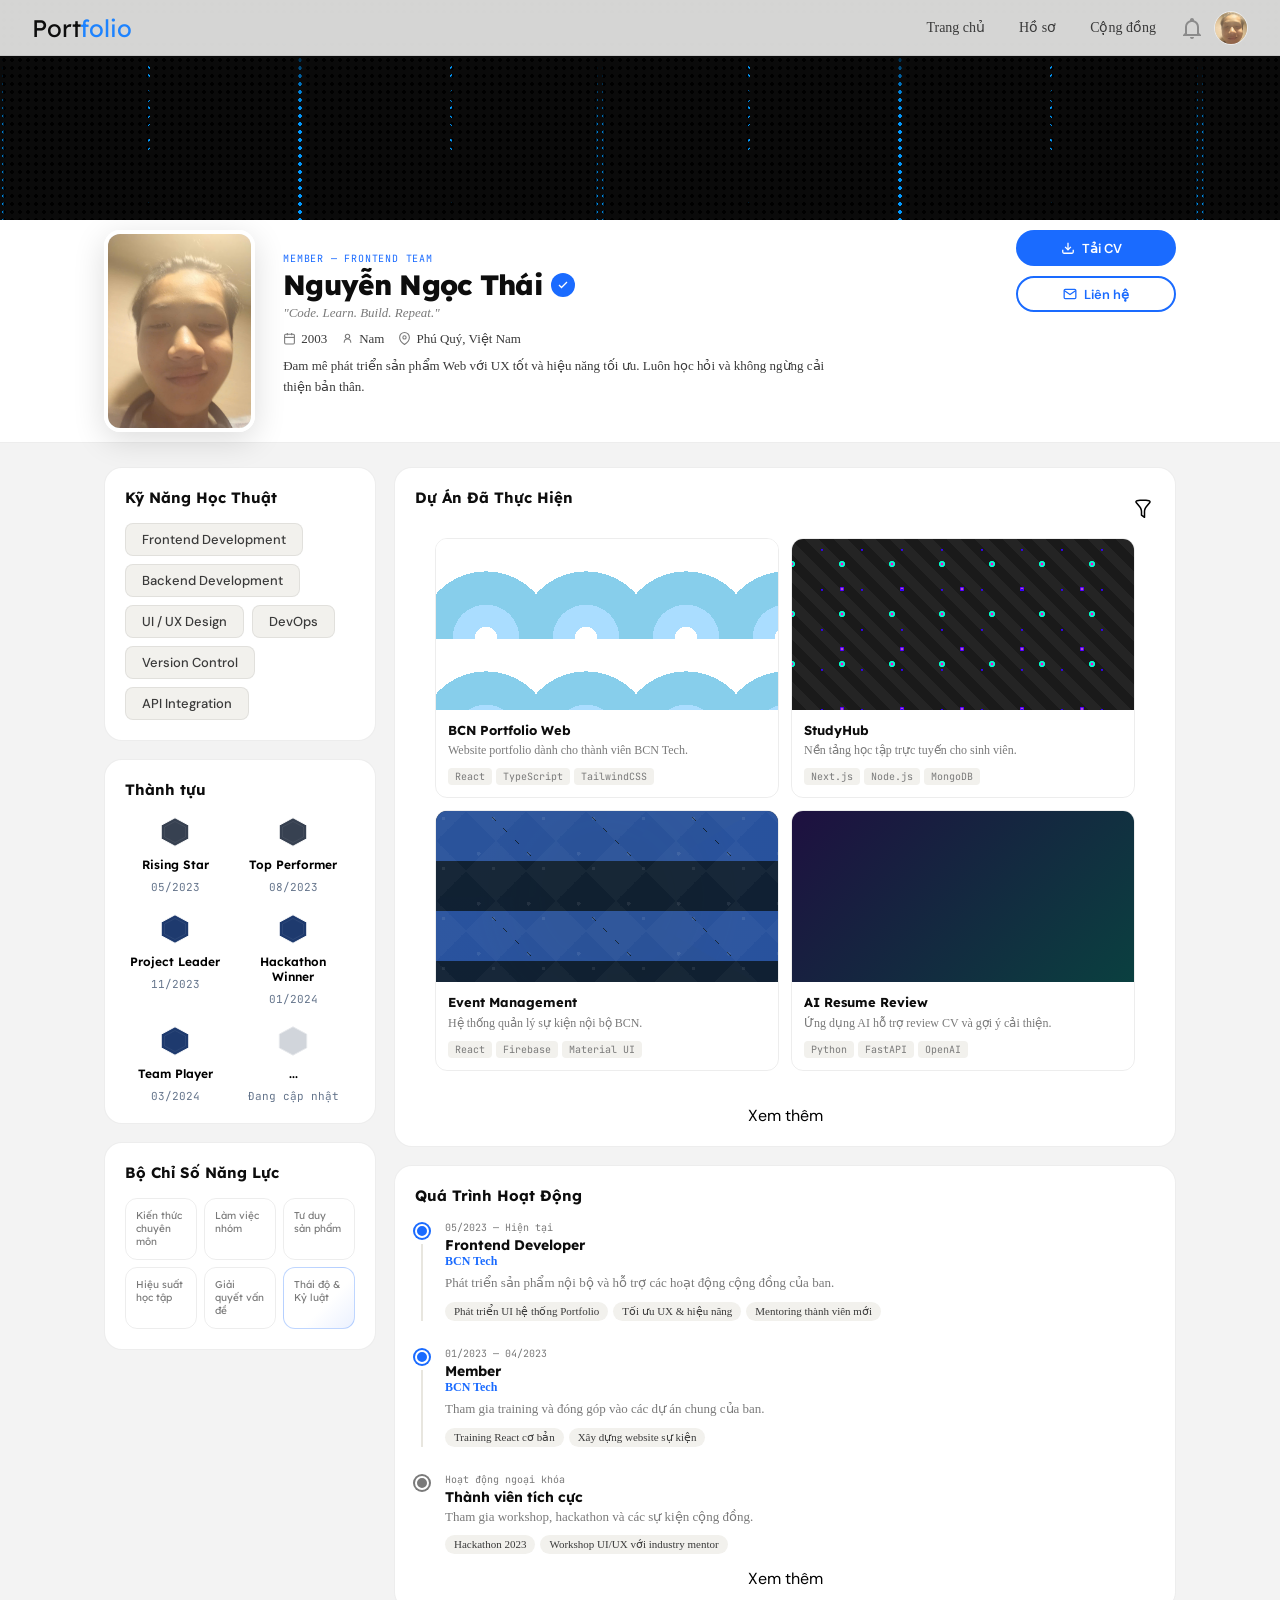
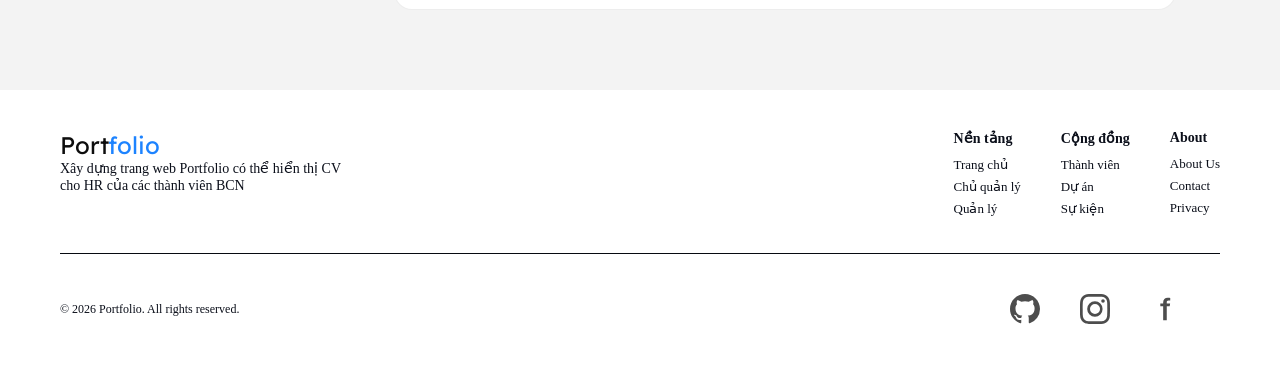
==== commit 6f0a4139: "feature/fix nhẹ chức năng" ====
--- a/html/user.html
+++ b/html/user.html
@@ -22,9 +22,6 @@
             <div class="inner-hero-section container">
                 <div class="avatar-portrait">
                     <div class="avatar-letter"></div>
-                    <div class="avatar-edit-btn">
-                        <svg viewBox="0 0 24 24" fill="none" stroke="currentColor" stroke-width="2.5"><path d="M11 4H4a2 2 0 00-2 2v14a2 2 0 002 2h14a2 2 0 002-2v-7"/><path d="M18.5 2.5a2.121 2.121 0 013 3L12 15l-4 1 1-4 9.5-9.5z"/></svg>
-                    </div>
                 </div>
 
                 <!-- Identity + actions -->
@@ -56,11 +53,7 @@
                     <p class="hero-bio">Đam mê phát triển sản phẩm Web với UX tốt và hiệu năng tối ưu. Luôn học hỏi và không ngừng cải thiện bản thân.</p>
 
                     <div class="hero-actions">
-                        
-                        <a href="#" class="btn-edit-sm">
-                            <svg width="13" height="13" viewBox="0 0 24 24" fill="none" stroke="currentColor" stroke-width="2"><path d="M11 4H4a2 2 0 00-2 2v14a2 2 0 002 2h14a2 2 0 002-2v-7"/><path d="M18.5 2.5a2.121 2.121 0 013 3L12 15l-4 1 1-4 9.5-9.5z"/></svg>
-                            Chỉnh sửa hồ sơ
-                        </a>
+
                     </div>
                 </div>
                 <div class="wrapper-hero-btn">
@@ -165,41 +158,34 @@
                             <div class="comp-grid">
                                 <div class="cc">
                                     <div class="cc-lbl">Kiến thức chuyên môn</div>
-                                    <div class="cc-g gA">A</div>
+                                    
                                     <div class="ctip"><ul><li>Nắm vững kiến thức nền tảng</li><li>Áp dụng tốt vào thực tế</li><li>Chủ động nghiên cứu thêm</li></ul></div>
                                 </div>
                                 <div class="cc">
                                     <div class="cc-lbl">Làm việc nhóm</div>
-                                    <div class="cc-g gB">B</div>
+                                    
                                     <div class="ctip"><ul><li>Phối hợp tốt với thành viên</li><li>Đóng góp tích cực trong team</li><li>Cần chủ động hơn</li></ul></div>
                                 </div>
                                 <div class="cc">
                                     <div class="cc-lbl">Tư duy sản phẩm</div>
-                                    <div class="cc-g gA">A</div>
+                                    
                                     <div class="ctip"><ul><li>Tư duy user-centric tốt</li><li>Đề xuất giải pháp sáng tạo</li><li>Hiểu vòng đời sản phẩm</li></ul></div>
                                 </div>
                                 <div class="cc">
                                     <div class="cc-lbl">Hiệu suất học tập</div>
-                                    <div class="cc-g gB">B</div>
+                                    
                                     <div class="ctip"><ul><li>Tiến bộ đều qua các tháng</li><li>Hoàn thành đủ bài tập</li><li>Cần tự học thêm ngoài giờ</li></ul></div>
                                 </div>
                                 <div class="cc">
                                     <div class="cc-lbl">Giải quyết vấn đề</div>
-                                    <div class="cc-g gA">A</div>
+                                    
                                     <div class="ctip"><ul><li>Phân tích vấn đề rõ ràng</li><li>Tìm giải pháp tối ưu</li><li>Debug hiệu quả</li></ul></div>
                                 </div>
                                 <div class="cc highlight">
                                     <div class="cc-lbl">Thái độ & Kỷ luật</div>
-                                    <div class="cc-g gS">S</div>
+                                    
                                     <div class="ctip"><ul><li>Tham gia đầy đủ các buổi họp</li><li>Hoàn thành 100% deadline</li><li>Chủ động nhận task & hỗ trợ</li><li>Tuân thủ quy định BCN</li><li>Tinh thần trách nhiệm cao</li></ul></div>
                                 </div>
-                            </div>
-                            <div class="g-bar">
-                                <div class="gb"><span style="color:var(--red);font-weight:700">D</span><span class="gd">Yếu</span></div>
-                                <div class="gb"><span style="color:var(--ink-3)">C</span><span class="gd">TB</span></div>
-                                <div class="gb"><span style="color:var(--amber)">B</span><span class="gd">Khá</span></div>
-                                <div class="gb"><span style="color:var(--accent-2)">A</span><span class="gd">Tốt</span></div>
-                                <div class="gb on">S<span class="gd">Xuất sắc</span></div>
                             </div>
                         </div>
                     </div>
@@ -210,13 +196,32 @@
                     <div class="card" id="projects">
                         <div class="ch">
                             <div class="ch-title">Dự Án Đã Thực Hiện</div>
-                            <a href="#" class="ch-link"><img src="../Images/Icons/basil_filter-outline.svg"></a>
+                            <div class="outer-filter">
+                                <div class="dropdown-filter" id="techFilter">
+                                    Công nghệ
+                                    <div class="down"></div>
+                                    <div class="dropdown-menu" id="techDropdown">
+                                        <div class="dropdown-item" data-tech="all">Tất cả</div>
+                                        <div class="dropdown-item" data-tech="react">React</div>
+                                        <div class="dropdown-item" data-tech="typescript">TypeScript</div>
+                                        <div class="dropdown-item" data-tech="tailwindcss">TailwindCSS</div>
+                                        <div class="dropdown-item" data-tech="nextjs">Next.js</div>
+                                        <div class="dropdown-item" data-tech="nodejs">Node.js</div>
+                                        <div class="dropdown-item" data-tech="mongodb">MongoDB</div>
+                                        <div class="dropdown-item" data-tech="firebase">Firebase</div>
+                                        <div class="dropdown-item" data-tech="materialui">Material UI</div>
+                                        <div class="dropdown-item" data-tech="python">Python</div>
+                                        <div class="dropdown-item" data-tech="fastapi">FastAPI</div>
+                                    </div>
+                                </div>
+                                <button class="filter"><img src="../Images/Icons/basil_filter-outline.svg"></button>
+                            </div>
                         </div>
                         <div class="proj-grid">
-                            <div class="pcard"><div class="pthumb pt1"></div><div class="pinfo"><div class="pname">BCN Portfolio Web</div><div class="pdesc">Website portfolio dành cho thành viên BCN Tech.</div><div class="ptags"><span class="ptag">React</span><span class="ptag">TypeScript</span><span class="ptag">TailwindCSS</span></div></div></div>
-                            <div class="pcard"><div class="pthumb pt2"></div><div class="pinfo"><div class="pname">StudyHub</div><div class="pdesc">Nền tảng học tập trực tuyến cho sinh viên.</div><div class="ptags"><span class="ptag">Next.js</span><span class="ptag">Node.js</span><span class="ptag">MongoDB</span></div></div></div>
-                            <div class="pcard"><div class="pthumb pt3"></div><div class="pinfo"><div class="pname">Event Management</div><div class="pdesc">Hệ thống quản lý sự kiện nội bộ BCN.</div><div class="ptags"><span class="ptag">React</span><span class="ptag">Firebase</span><span class="ptag">Material UI</span></div></div></div>
-                            <div class="pcard"><div class="pthumb pt4"></div><div class="pinfo"><div class="pname">AI Resume Review</div><div class="pdesc">Ứng dụng AI hỗ trợ review CV và gợi ý cải thiện.</div><div class="ptags"><span class="ptag">Python</span><span class="ptag">FastAPI</span><span class="ptag">OpenAI</span></div></div></div>
+                            <div class="pcard" data-techs="react,typescript,tailwindcss"><div class="pthumb pt1"></div><div class="pinfo"><div class="pname">BCN Portfolio Web</div><div class="pdesc">Website portfolio dành cho thành viên BCN Tech.</div><div class="ptags"><span class="ptag">React</span><span class="ptag">TypeScript</span><span class="ptag">TailwindCSS</span></div></div></div>
+                            <div class="pcard" data-techs="nextjs,nodejs,mongodb"><div class="pthumb pt2"></div><div class="pinfo"><div class="pname">StudyHub</div><div class="pdesc">Nền tảng học tập trực tuyến cho sinh viên.</div><div class="ptags"><span class="ptag">Next.js</span><span class="ptag">Node.js</span><span class="ptag">MongoDB</span></div></div></div>
+                            <div class="pcard" data-techs="react,firebase,materialui"><div class="pthumb pt3"></div><div class="pinfo"><div class="pname">Event Management</div><div class="pdesc">Hệ thống quản lý sự kiện nội bộ BCN.</div><div class="ptags"><span class="ptag">React</span><span class="ptag">Firebase</span><span class="ptag">Material UI</span></div></div></div>
+                            <div class="pcard" data-techs="python,fastapi,openai"><div class="pthumb pt4"></div><div class="pinfo"><div class="pname">AI Resume Review</div><div class="pdesc">Ứng dụng AI hỗ trợ review CV và gợi ý cải thiện.</div><div class="ptags"><span class="ptag">Python</span><span class="ptag">FastAPI</span><span class="ptag">OpenAI</span></div></div></div>
                         </div>
                         <div class="watch-all">Xem thêm</div>
                     </div>
@@ -255,6 +260,7 @@
                             </div>
                         </div>
                         <div class="watch-all">Xem thêm</div>
+                        <script src="../component/showMore.js"></script>
                     </div>
 
                     
@@ -266,6 +272,7 @@
 
     <div id="footer"></div>
     <script src="../component/footer.js"></script>
+    <script src="../component/filterProjects.js"></script>
     
 </body>
 </html>
--- a/css/header.css
+++ b/css/header.css
@@ -3,7 +3,7 @@
     display: flex; 
     align-items: center; 
     justify-content: space-between;
-    padding: 0 5%; 
+    padding: 0; 
     height: 56px;
     background: rgba(250,250,248,0.85);
     backdrop-filter: blur(16px);
@@ -75,6 +75,7 @@
     height: 34px;
     border-radius: 50%;
     border: 1px solid rgb(235, 235, 235);
+    overflow: hidden;
 }
 
 .nav-actions { display: flex; gap: 8px; }
--- a/css/index.css
+++ b/css/index.css
@@ -54,6 +54,6 @@
 
 .container {
     margin: 0 auto;
-    width: 80%;
+    width: 90%;
     max-width: 1340px;
 }
--- a/css/user.css
+++ b/css/user.css
@@ -203,7 +203,6 @@
 
     /* animation */
     display: none;
-    transform: translateY(-15px);
     pointer-events: none;
 
     transition:
@@ -322,7 +321,7 @@
     background: white; border-bottom: 1px solid var(--border);
 }
 .inner-hero-section {
-    padding: 10px clamp(16px, 4vw, 40px) 0;
+    padding: 10px clamp(16px, 4vw, 40px) 10px;
     display: flex; 
     justify-content: flex-start;
     gap: 28px;
@@ -347,14 +346,6 @@
     background-repeat: no-repeat;
     background-size: cover;
 }
-.avatar-edit-btn {
-    position: absolute; bottom: 8px; right: 8px;
-    width: 28px; height: 28px; border-radius: 50%;
-    background: var(--accent); border: 2.5px solid white;
-    display: flex; align-items: center; justify-content: center; cursor: pointer;
-    box-shadow: 0 2px 8px rgba(26,107,255,0.4);
-}
-.avatar-edit-btn svg { width: 12px; height: 12px; color: white; }
 
 /* Identity block sits next to portrait, baseline-aligned to bottom */
 .hero-identity {
@@ -397,21 +388,23 @@
     display: flex; gap: 8px; align-items: center;
 }
 .btn-cv {
-    background: var(--ink); color: white;
-    padding: 9px 18px; border-radius: 100px; font-size: 13px; font-weight: 600;
+    background: var(--accent); color: white;
+    padding: 9px 45px; border-radius: 100px; font-size: 13px; font-weight: 600;
     display: inline-flex; align-items: center; gap: 7px;
     text-decoration: none; border: none; cursor: pointer; font-family: var(--font-b);
     transition: background .15s, transform .15s;
-}
-.btn-cv:hover { background: #333; transform: translateY(-1px); }
+    height: 36px;
+}
+.btn-cv:hover { background: var(--accent-dark); transform: translateY(-1px); }
 .btn-contact {
-    background: var(--accent); color: white;
-    padding: 9px 18px; border-radius: 100px; font-size: 13px; font-weight: 600;
+    background: transparent; color: var(--accent);
+    padding: 9px 45px; border-radius: 100px; font-size: 13px; font-weight: 600;
     display: inline-flex; align-items: center; gap: 7px;
-    text-decoration: none; border: none; cursor: pointer; font-family: var(--font-b);
+    text-decoration: none; border: 2px solid var(--accent); cursor: pointer; font-family: var(--font-b);
     transition: background .15s, transform .15s;
-}
-.btn-contact:hover { background: var(--accent-dark); transform: translateY(-1px); }
+    height: 36px;
+}
+.btn-contact:hover { border: 2px solid var(--accent-dark); color: var(--accent-dark); transform: translateY(-1px); }
 .btn-edit-sm {
     background: white; color: var(--ink-2);
     padding: 9px 16px; border-radius: 100px; font-size: 13px; font-weight: 500;
@@ -423,19 +416,16 @@
 .btn-edit-sm:hover { background: var(--surface-2); }
 
 .wrapper-hero-btn {
-    height: 36px;
-    display: flex;
+    display: flex;
+    flex-direction: column;
+    height: fit-content;
     gap: 10px;
 }
 
 .main {
     width: 100%;
     height: 100%;
-    --color: #E1E1E1;
     background-color: #F3F3F3;
-    background-image: linear-gradient(0deg, transparent 24%, var(--color) 25%, var(--color) 26%, transparent 27%,transparent 74%, var(--color) 75%, var(--color) 76%, transparent 77%,transparent),
-        linear-gradient(90deg, transparent 24%, var(--color) 25%, var(--color) 26%, transparent 27%,transparent 74%, var(--color) 75%, var(--color) 76%, transparent 77%,transparent);
-    background-size: 55px 55px;
 }
 
 .main-wrap {
@@ -496,8 +486,154 @@
 .ch-mono { font-family: var(--font-m); font-size: 10px; color: var(--accent); letter-spacing: 0.07em; text-transform: uppercase; margin-bottom: 3px; display: flex; align-items: center; gap: 5px; }
 .ch-mono::before { content: '//'; color: var(--accent-2); }
 .ch-title { font-family: var(--font-d); font-size: 15px; font-weight: 700; color: var(--ink); }
-.ch-link { font-size: 12px; color: var(--accent); text-decoration: none; display: inline-flex; align-items: center; gap: 3px; margin-top: 4px; white-space: nowrap; }
-.ch-link:hover { text-decoration: underline; }
+
+
+
+
+.outer-filter {
+    display: flex;
+    gap: 10px;
+    position: relative;
+    z-index: 1000;
+}
+
+.dropdown-filter {
+    display: flex;
+    justify-content: center;
+    align-items: center;
+    padding: 9px 20px;
+    height: 36px;
+    gap: 8px;
+    background: #E0E5EC;
+    border-radius: 100px;
+    color: var(--main-color);
+    cursor: pointer;
+    font-size: 13px; font-weight: 500; font-family: var(--font-b);
+    line-height: 20px;
+    white-space: nowrap;
+    opacity: 0;
+    pointer-events: none;
+    transition: all 0.2s ease;
+    position: relative;
+    z-index: 1001;
+}
+
+.dropdown-filter.appear {
+    opacity: 1;
+    pointer-events: all;
+    transition: all 0.2s ease;
+}
+
+.dropdown-filter:hover .down{
+    transform: rotate(360deg);
+}
+
+.dropdown-filter.active {
+    background: #D0D5DC;
+    border-bottom-left-radius: 0;
+    border-bottom-right-radius: 0;
+}
+
+.dropdown-menu {
+    position: absolute;
+    top: 100%;
+    left: 0;
+    right: 0;
+    background: white;
+    border: 1px solid var(--border);
+    border-top: none;
+    border-bottom-left-radius: 100px;
+    border-bottom-right-radius: 100px;
+    min-width: 150px;
+    max-height: 0;
+    overflow: hidden;
+    opacity: 0;
+    transition: all 0.3s ease;
+    z-index: 1002;
+    box-shadow: 0 4px 12px rgba(0, 0, 0, 0.08);
+    pointer-events: none;
+}
+
+.dropdown-menu.show {
+    max-height: 320px;
+    opacity: 1;
+    overflow-y: auto;
+    pointer-events: auto;
+}
+
+.dropdown-item {
+    padding: 10px 20px;
+    cursor: pointer;
+    font-size: 13px;
+    color: var(--ink-2);
+    transition: all 0.2s ease;
+    border-bottom: 1px solid var(--border);
+    font-family: var(--font-b);
+}
+
+.dropdown-item:last-child {
+    border-bottom: none;
+    border-bottom-left-radius: 100px;
+    border-bottom-right-radius: 100px;
+}
+
+.dropdown-item:hover {
+    background: var(--surface-2);
+    color: var(--accent);
+    padding-left: 24px;
+}
+
+.dropdown-item.active {
+    background: var(--accent-light);
+    color: var(--accent);
+    font-weight: 600;
+    padding-left: 24px;
+}
+
+/* Scrollbar styling */
+.dropdown-menu::-webkit-scrollbar {
+    width: 6px;
+}
+
+.dropdown-menu::-webkit-scrollbar-track {
+    background: transparent;
+}
+
+.dropdown-menu::-webkit-scrollbar-thumb {
+    background: var(--border);
+    border-radius: 3px;
+}
+
+.dropdown-menu::-webkit-scrollbar-thumb:hover {
+    background: var(--border-med);
+}
+
+
+
+
+.down {
+    width: 14px;
+    height: 14px;
+    background-color: #718096;
+    -webkit-mask: url("../Images/Icons/arrowdown.svg") no-repeat center;
+    mask: url("../Images/Icons/arrowdown.svg") no-repeat center;
+    -webkit-mask-size: contain;
+    mask-size: contain;
+    transition: transform 0.3s ease;
+}
+
+.dropdown-filter.active .down {
+    transform: rotate(180deg);
+}
+
+.filter { 
+    font-size: 12px; color: var(--accent); text-decoration: none; background-color: transparent;
+    display: inline-flex; align-items: center; gap: 3px; margin-top: 4px; 
+    white-space: nowrap;
+    border: none;
+    cursor: pointer;
+}
+.filter:hover { text-decoration: underline; }
 .ch-meta { font-family: var(--font-m); font-size: 10px; color: var(--ink-3); margin-top: 6px; }
 
 /* Competency */
@@ -542,6 +678,8 @@
 .ch {
     display: flex;
     justify-content: space-between;
+    position: relative;
+    z-index: 1000;
 }
 
 .proj-grid { padding: 14px 20px 20px; display: grid; grid-template-columns: 1fr 1fr; gap: 12px; }
@@ -764,8 +902,13 @@
 .ptags { display: flex; flex-wrap: wrap; gap: 4px; }
 .ptag { font-size: 10px; font-family: var(--font-m); background: var(--surface-2); color: var(--ink-3); padding: 2px 7px; border-radius: 4px; }
 .watch-all {
+    position: relative;
+    left: 45%;
+    width: fit-content;
     text-align: center;
     margin-top: 14px;
+    font-family: var(--font-b);
+    cursor: pointer;
 }
 
 
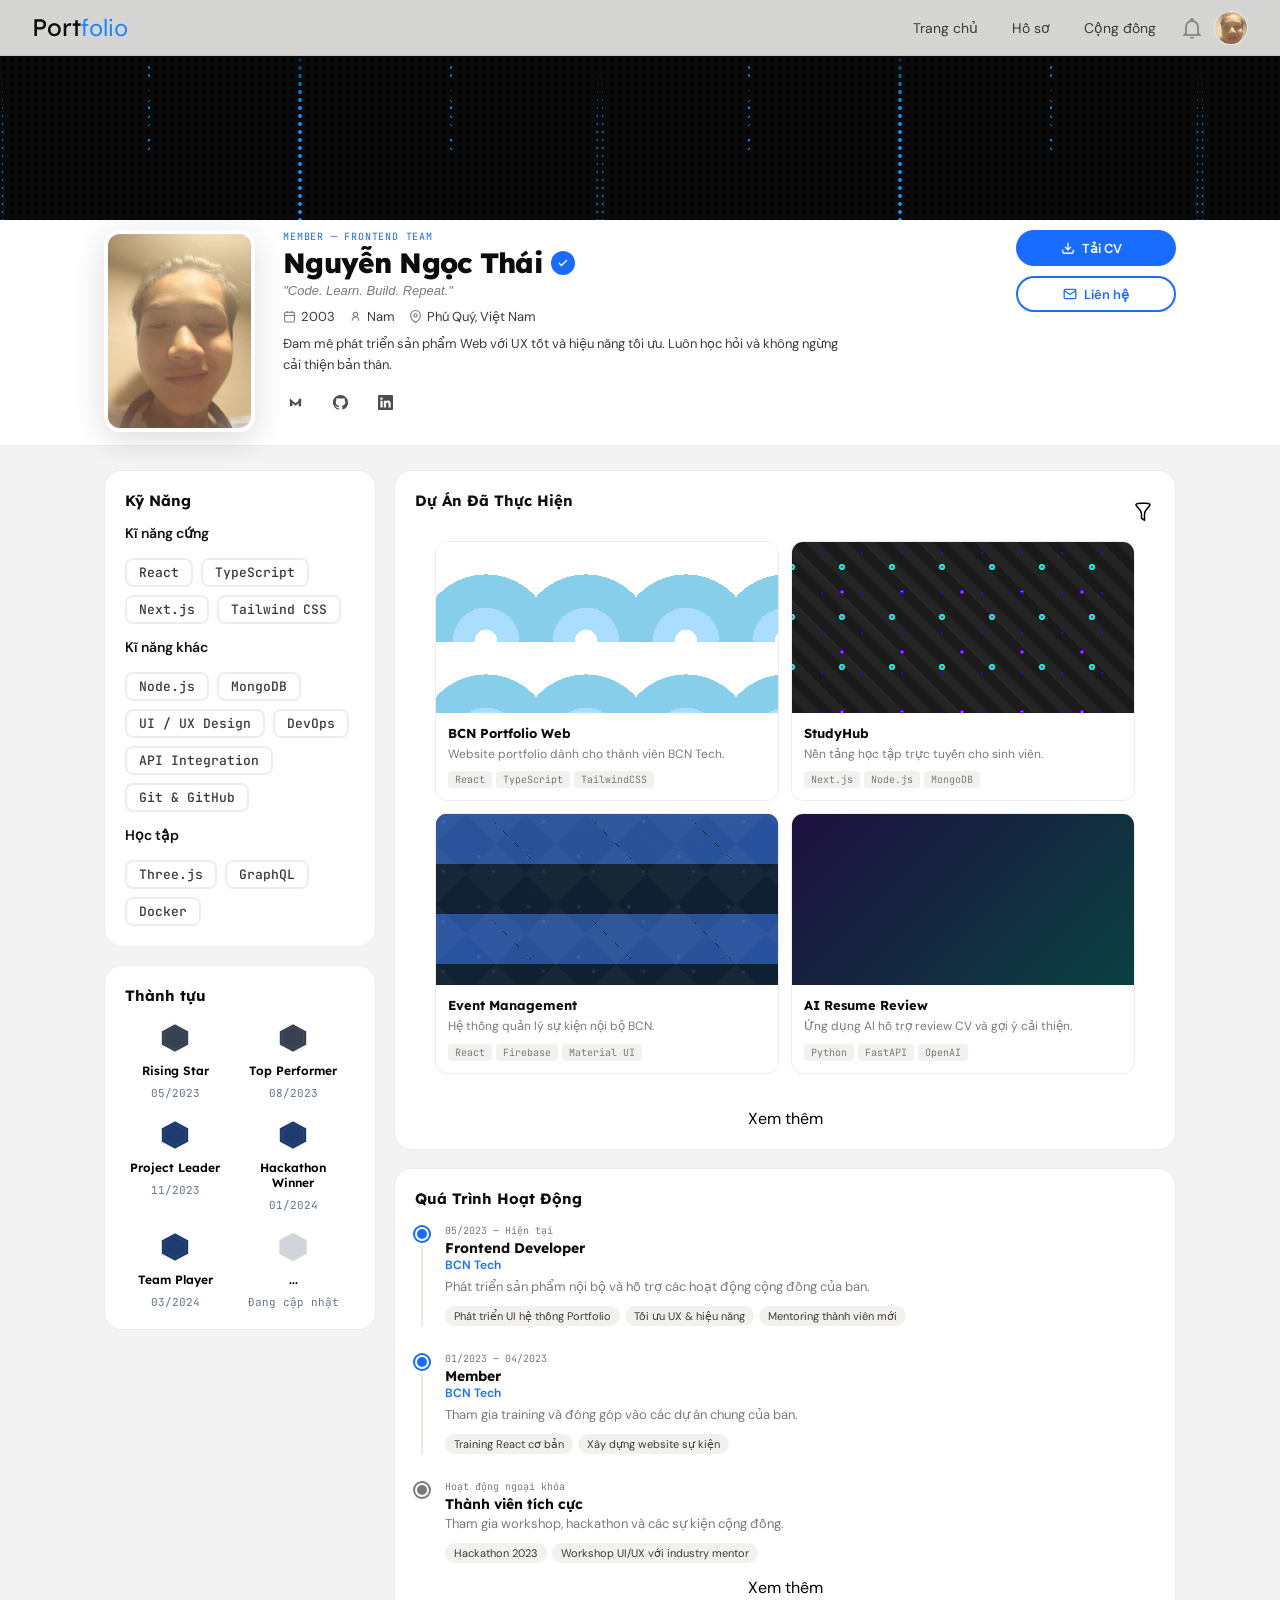
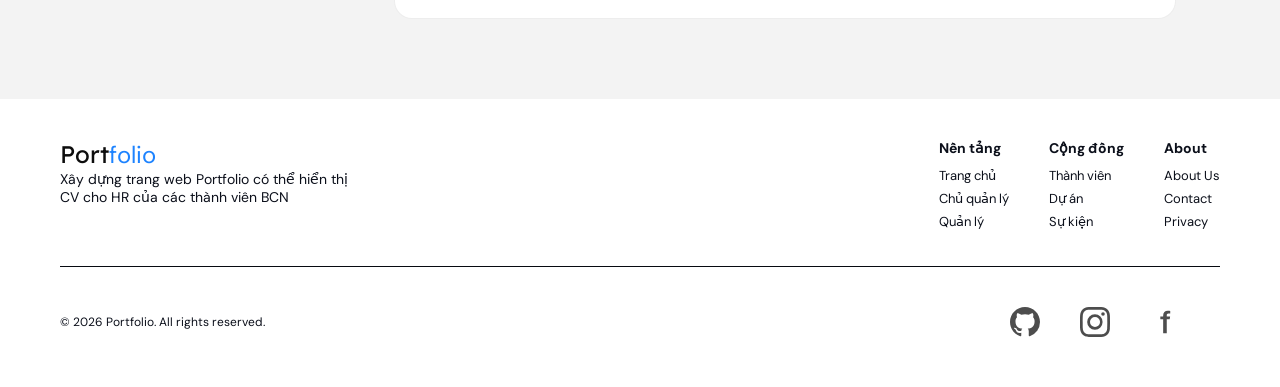
==== commit 91091bf4: "feature/xong phần fix contact" ====
--- a/html/user.html
+++ b/html/user.html
@@ -51,7 +51,95 @@
                     
 
                     <p class="hero-bio">Đam mê phát triển sản phẩm Web với UX tốt và hiệu năng tối ưu. Luôn học hỏi và không ngừng cải thiện bản thân.</p>
-
+                    <ul class="example-23">
+                        <!-- Mail -->
+                        <li class="icon-content">
+                            <a href="mailto:yourmail@gmail.com" aria-label="Mail" data-social="mail">
+                                <div class="filled"></div>
+                                <svg class="gmail-icon"
+                                    xmlns="http://www.w3.org/2000/svg"
+                                    viewBox="0 0 24 24"
+                                    width="24"
+                                    height="24">
+
+                                    <!-- trái xanh -->
+                                    <path class="blue"
+                                        d="M3 6v12h4V9z"/>
+
+                                    <!-- phải xanh lá -->
+                                    <path class="green"
+                                        d="M17 9v9h4V6z"/>
+
+                                    <!-- M đỏ -->
+                                    <path class="red"
+                                        d="M3 6l9 7 9-7v4l-9 7-9-7z"/>
+
+                                    <!-- vàng -->
+                                    <path class="yellow"
+                                        d="M17 6v4l4-4z"/>
+                                </svg>
+
+                            </a>
+                        </li>
+
+                        <!-- GitHub -->
+                        <li class="icon-content">
+                            <a href="https://github.com/" aria-label="GitHub" data-social="github">
+                                <div class="filled"></div>
+
+                                <svg xmlns="http://www.w3.org/2000/svg"
+                                    width="16"
+                                    height="16"
+                                    fill="currentColor"
+                                    viewBox="0 0 16 16">
+
+                                    <path d="M8 0C3.58 0 0 3.58 0 8c0 3.54 2.29 
+                                    6.53 5.47 7.59.4.07.55-.17.55-.38 
+                                    0-.19-.01-.82-.01-1.49-2.01.37-2.53-.49-2.69-.94
+                                    -.09-.23-.48-.94-.82-1.13-.28-.15-.68-.52-.01-.53.63-.01 
+                                    1.08.58 1.23.82.72 1.21 1.87.87 
+                                    2.33.66.07-.52.28-.87.51-1.07-1.78-.2-3.64-.89-3.64-3.95 
+                                    0-.87.31-1.59.82-2.15-.08-.2-.36-1.02.08-2.12 
+                                    0 0 .67-.21 2.2.82.64-.18 1.32-.27 
+                                    2-.27s1.36.09 2 .27c1.53-1.04 
+                                    2.2-.82 2.2-.82.44 1.1.16 1.92.08 
+                                    2.12.51.56.82 1.27.82 2.15 
+                                    0 3.07-1.87 3.75-3.65 3.95.29.25.54.73.54 
+                                    1.48 0 1.07-.01 1.93-.01 2.2 
+                                    0 .21.15.46.55.38A8.01 8.01 0 0 0 16 
+                                    8c0-4.42-3.58-8-8-8"/>
+                                </svg>
+                            </a>
+                        </li>
+
+                        <!-- LinkedIn -->
+                        <li class="icon-content">
+                            <a href="https://linkedin.com/" aria-label="LinkedIn" data-social="linkedin">
+                                <div class="filled"></div>
+
+                                <svg xmlns="http://www.w3.org/2000/svg"
+                                    width="16"
+                                    height="16"
+                                    fill="currentColor"
+                                    viewBox="0 0 16 16">
+
+                                    <path d="M0 1.146C0 .513.526 0 1.175 
+                                    0h13.65C15.474 0 16 .513 16 
+                                    1.146v13.708c0 .633-.526 1.146-1.175 
+                                    1.146H1.175C.526 16 0 15.487 0 
+                                    14.854zm4.943 12.248V6.169H2.542v7.225zm-1.2-8.212c.837 
+                                    0 1.358-.554 1.358-1.248-.015-.709-.52-1.248-1.342-1.248S2.4 
+                                    3.226 2.4 3.934c0 .694.521 1.248 1.327 
+                                    1.248zm4.908 8.212V9.359c0-.216.016-.432.08-.586.173-.431.568-.878 
+                                    1.232-.878.869 0 1.216.662 1.216 
+                                    1.634v3.865h2.401V9.25c0-2.22-1.184-3.252-2.764-3.252-1.274 
+                                    0-1.845.7-2.165 1.193v.025h-.016a5.54 
+                                    5.54 0 0 1 .016-.025V6.169H6.252c.03.678 
+                                    0 7.225 0 7.225z"/>
+                                </svg>
+                            </a>
+                        </li>
+                    </ul>
                     <div class="hero-actions">
 
                     </div>
@@ -61,71 +149,10 @@
                         <svg width="14" height="14" viewBox="0 0 24 24" fill="none" stroke="currentColor" stroke-width="2.2"><path d="M21 15v4a2 2 0 01-2 2H5a2 2 0 01-2-2v-4"/><polyline points="7 10 12 15 17 10"/><line x1="12" y1="15" x2="12" y2="3"/></svg>
                         Tải CV
                     </a>
-                    <button class="btn-contact" id="contactBtn">
+                    <button class="btn-contact">
                         <svg width="14" height="14" viewBox="0 0 24 24" fill="none" stroke="currentColor" stroke-width="2.2"><path d="M4 4h16c1.1 0 2 .9 2 2v12c0 1.1-.9 2-2 2H4c-1.1 0-2-.9-2-2V6c0-1.1.9-2 2-2z"/><polyline points="22,6 12,13 2,6"/></svg>
                         Liên hệ
                     </button>
-                    <ul class="example-23" id="socialBox">
-                        <li class="icon-content">
-                            <a href="https://www.github.com/" aria-label="GitHub" data-social="github">
-                                <div class="filled"></div>
-                                <svg
-                                    xmlns="http://www.w3.org/2000/svg"
-                                    width="16"
-                                    height="16"
-                                    fill="currentColor"
-                                    class="bi bi-github"
-                                    viewBox="0 0 16 16"
-                                    xml:space="preserve"
-                                >
-                                    <path
-                                    d="M8 0C3.58 0 0 3.58 0 8c0 3.54 2.29 6.53 5.47 7.59.4.07.55-.17.55-.38 0-.19-.01-.82-.01-1.49-2.01.37-2.53-.49-2.69-.94-.09-.23-.48-.94-.82-1.13-.28-.15-.68-.52-.01-.53.63-.01 1.08.58 1.23.82.72 1.21 1.87.87 2.33.66.07-.52.28-.87.51-1.07-1.78-.2-3.64-.89-3.64-3.95 0-.87.31-1.59.82-2.15-.08-.2-.36-1.02.08-2.12 0 0 .67-.21 2.2.82.64-.18 1.32-.27 2-.27s1.36.09 2 .27c1.53-1.04 2.2-.82 2.2-.82.44 1.1.16 1.92.08 2.12.51.56.82 1.27.82 2.15 0 3.07-1.87 3.75-3.65 3.95.29.25.54.73.54 1.48 0 1.07-.01 1.93-.01 2.2 0 .21.15.46.55.38A8.01 8.01 0 0 0 16 8c0-4.42-3.58-8-8-8"
-                                    fill="currentColor"
-                                    ></path>
-                                </svg>
-                            </a>
-                        </li>
-                        <li class="icon-content">
-                            <a
-                            href="https://www.instagram.com/"
-                            aria-label="Instagram"
-                            data-social="instagram"
-                            >
-                                <div class="filled"></div>
-                                <svg
-                                    xmlns="http://www.w3.org/2000/svg"
-                                    width="16"
-                                    height="16"
-                                    fill="currentColor"
-                                    class="bi bi-instagram"
-                                    viewBox="0 0 16 16"
-                                    xml:space="preserve"
-                                >
-                                    <path
-                                    d="M8 0C5.829 0 5.556.01 4.703.048 3.85.088 3.269.222 2.76.42a3.9 3.9 0 0 0-1.417.923A3.9 3.9 0 0 0 .42 2.76C.222 3.268.087 3.85.048 4.7.01 5.555 0 5.827 0 8.001c0 2.172.01 2.444.048 3.297.04.852.174 1.433.372 1.942.205.526.478.972.923 1.417.444.445.89.719 1.416.923.51.198 1.09.333 1.942.372C5.555 15.99 5.827 16 8 16s2.444-.01 3.298-.048c.851-.04 1.434-.174 1.943-.372a3.9 3.9 0 0 0 1.416-.923c.445-.445.718-.891.923-1.417.197-.509.332-1.09.372-1.942C15.99 10.445 16 10.173 16 8s-.01-2.445-.048-3.299c-.04-.851-.175-1.433-.372-1.941a3.9 3.9 0 0 0-.923-1.417A3.9 3.9 0 0 0 13.24.42c-.51-.198-1.092-.333-1.943-.372C10.443.01 10.172 0 7.998 0zm-.717 1.442h.718c2.136 0 2.389.007 3.232.046.78.035 1.204.166 1.486.275.373.145.64.319.92.599s.453.546.598.92c.11.281.24.705.275 1.485.039.843.047 1.096.047 3.231s-.008 2.389-.047 3.232c-.035.78-.166 1.203-.275 1.485a2.5 2.5 0 0 1-.599.919c-.28.28-.546.453-.92.598-.28.11-.704.24-1.485.276-.843.038-1.096.047-3.232.047s-2.39-.009-3.233-.047c-.78-.036-1.203-.166-1.485-.276a2.5 2.5 0 0 1-.92-.598 2.5 2.5 0 0 1-.6-.92c-.109-.281-.24-.705-.275-1.485-.038-.843-.046-1.096-.046-3.233s.008-2.388.046-3.231c.036-.78.166-1.204.276-1.486.145-.373.319-.64.599-.92s.546-.453.92-.598c.282-.11.705-.24 1.485-.276.738-.034 1.024-.044 2.515-.045zm4.988 1.328a.96.96 0 1 0 0 1.92.96.96 0 0 0 0-1.92m-4.27 1.122a4.109 4.109 0 1 0 0 8.217 4.109 4.109 0 0 0 0-8.217m0 1.441a2.667 2.667 0 1 1 0 5.334 2.667 2.667 0 0 1 0-5.334"
-                                    fill="currentColor"
-                                    ></path>
-                                </svg>
-                            </a>
-                            <!-- <div class="tooltip">Instagram</div> -->
-                        </li>
-                        <li class="icon-content">
-                            <a href="https://facebook.com/" aria-label="Facebook" data-social="facebook">
-                                <div class="filled"></div>
-
-                                <svg xmlns="http://www.w3.org/2000/svg"
-                                    width="16"
-                                    height="16"
-                                    fill="currentColor"
-                                    viewBox="0 0 16 16">
-
-                                    <path d="M8.94 6.5H10.5l.23-1.5H8.94V4.3c0-.43.21-.85.9-.85h.95V2.1S10.18 2 9.45 2c-1.47 0-2.43.9-2.43 2.52V5H5.5v1.5h1.52V14h1.92z"/>
-                                </svg>
-
-                            </a>
-                            <!-- <div class="tooltip">Facebook</div> -->
-                        </li>
-                    </ul>
                     
                 </div>
             </div>
@@ -135,14 +162,28 @@
             <div class="main-wrap  container">
                 <div class="left-main-wrap">
                     <div class="card">
-                        <div class="ch-title">Kỹ Năng Học Thuật</div>
+                        <div class="ch-title">Kỹ Năng</div>
+                        <div class="skill-body-title">Kĩ năng cứng</div>
                         <div class="skill-body">
-                            <span class="skill-chip-wide">Frontend Development</span>
-                            <span class="skill-chip-wide">Backend Development</span>
+                            <span class="skill-chip-wide">React</span>
+                            <span class="skill-chip-wide">TypeScript</span>
+                            <span class="skill-chip-wide">Next.js</span>
+                            <span class="skill-chip-wide">Tailwind CSS</span>
+                        </div>
+                        <div class="skill-body-title">Kĩ năng khác</div>
+                        <div class="skill-body">
+                            <span class="skill-chip-wide">Node.js</span>
+                            <span class="skill-chip-wide">MongoDB</span>
                             <span class="skill-chip-wide">UI / UX Design</span>
                             <span class="skill-chip-wide">DevOps</span>
-                            <span class="skill-chip-wide">Version Control</span>
                             <span class="skill-chip-wide">API Integration</span>
+                            <span class="skill-chip-wide">Git & GitHub</span>
+                        </div>
+                        <div class="skill-body-title">Học tập</div>
+                        <div class="skill-body">
+                            <span class="skill-chip-wide">Three.js</span>
+                            <span class="skill-chip-wide">GraphQL</span>
+                            <span class="skill-chip-wide">Docker</span>
                         </div>
                     </div>
                     
@@ -152,7 +193,7 @@
                         <script src="../component/badge.js"></script>
                     </div>
 
-                    <div class="card">
+                    <!-- <div class="card">
                         <div class="ch-title">Bộ Chỉ Số Năng Lực</div>
                         <div class="comp-body">
                             <div class="comp-grid">
@@ -188,7 +229,7 @@
                                 </div>
                             </div>
                         </div>
-                    </div>
+                    </div> -->
 
                 </div>
 
--- a/css/index.css
+++ b/css/index.css
@@ -17,6 +17,7 @@
     --bg-gradient: linear-gradient(135deg, #0f0c29, #302b63, #24243e);
 
     --text-muted: rgba(255, 255, 255, 0.6);
+    --cl-base: #111111;
     --ink: #0D0D0D;
     --ink-2: #3A3A3A;
     --ink-3: #7A7A7A;
@@ -48,7 +49,7 @@
     color: var(--text-main);
 }
 
-*,*::before,*::after{margin:0;padding:0;box-sizing:border-box}
+*,*::before,*::after{margin:0;padding:0;box-sizing:border-box; font-family: var(--font-b);} 
 
 html { scroll-behavior: smooth; }
 
--- a/css/user.css
+++ b/css/user.css
@@ -194,16 +194,11 @@
 
 .example-23 {
     display: flex;
-    justify-content: center;
     align-items: center;
-    gap: 10px;
-
-    margin-top: 15px;
+    gap: 20px;
+
     padding: 0;
 
-    /* animation */
-    display: none;
-    pointer-events: none;
 
     transition:
         opacity 0.35s ease,
@@ -211,13 +206,12 @@
 }
 
 .example-23.show {
-    display: flex;
+    display: none;
     transform: translateY(0);
     pointer-events: auto;
 }
 
 .example-23 .icon-content {
-    margin: 0 10px;
     position: relative;
 }
 
@@ -316,6 +310,33 @@
     background-color:#0068ff;
 }
 
+.example-23 .icon-content a[data-social="mail"] .filled,
+.example-23 .icon-content a[data-social="mail"] ~ .tooltip {
+    background-color: #ebebeb;
+}
+
+/* mặc định xám */
+.gmail-icon path {
+    fill: #4d4d4d;
+    transition: fill 0.3s ease;
+}
+
+/* hover hiện màu gmail */
+.example-23 .icon-content a[data-social="mail"]:hover .blue {
+    fill: #4285f4;
+}
+
+.example-23 .icon-content a[data-social="mail"]:hover .green {
+    fill: #34a853;
+}
+
+.example-23 .icon-content a[data-social="mail"]:hover .red {
+    fill: #ea4335;
+}
+
+.example-23 .icon-content a[data-social="mail"]:hover .yellow {
+    fill: #fbbc05;
+}
 
 .hero-section {
     background: white; border-bottom: 1px solid var(--border);
@@ -442,13 +463,19 @@
 
 .card { background: white; border: 1px solid var(--border); border-radius: var(--r-lg); padding: 20px;}
 
-.ch-title { font-family: var(--font-d); font-size: 15px; font-weight: 700; color: var(--ink); }
+.ch-title { font-family: var(--font-d); font-size: 15px; font-weight: 700; color: var(--ink);}
+.skill-body-title {
+    font-family: var(--font-b);
+    font-size: 14px; font-weight: 600;
+    color: var(--cl-base);
+    margin-top: 14px;
+}
 
 .skill-body {
     display: flex; flex-wrap: wrap; gap: 8px; margin-top: 16px;
 }
 
-.skill-chip-wide { padding: 7px 16px; border-radius: 8px; font-size: 13px; font-weight: 500; font-family: var(--font-b); background: var(--surface-2); color: var(--ink-2); border: 1px solid var(--border); cursor: default; transition: background .15s, color .15s, border-color .15s; }
+.skill-chip-wide { padding: 4px 12px; border-radius: 8px; font-size: 13px; font-weight: 500; font-family: var(--font-m); background: transparent; color: var(--ink-2); border: 2px solid var(--border); cursor: default; transition: background .15s, color .15s, border-color .15s; }
 .skill-chip-wide:hover { background: var(--accent-light); color: var(--accent); border-color: rgba(26,107,255,0.2); }
 
 .badges-grid {
@@ -638,7 +665,7 @@
 
 /* Competency */
 .comp-body { margin-top: 16px; }
-.comp-grid { display: grid; grid-template-columns: repeat(3,1fr); gap: 7px; }
+.comp-grid { display: flex; flex-direction: column; gap: 7px; }
 .cc {
     border: 1px solid var(--border); border-radius: var(--r);
     padding: 10px 10px 8px; position: relative; cursor: pointer;
@@ -647,7 +674,7 @@
 .cc:hover { box-shadow: 0 3px 12px rgba(0,0,0,0.07); border-color: var(--border-med); }
 .cc.highlight { border-color: rgba(26,107,255,0.28); background: linear-gradient(135deg, white 60%, var(--accent-light)); }
 .cc-icon { display: none; }
-.cc-lbl { font-size: 10px; color: var(--ink-3); line-height: 1.3; font-family: var(--font-d); margin-bottom: 3px; }
+.cc-lbl { font-size: 12px; color: var(--ink-3); line-height: 1.3; font-family: var(--font-d); margin-bottom: 3px; }
 .cc-g { font-family: var(--font-d); font-size: 28px; font-weight: 800; line-height: 1; letter-spacing: -0.04em; }
 .gS{color:var(--accent)} .gA{color:var(--accent-2)} .gB{color:var(--amber)} .gC{color:var(--ink-3)} .gD{color:var(--red)}
 /* tooltip */
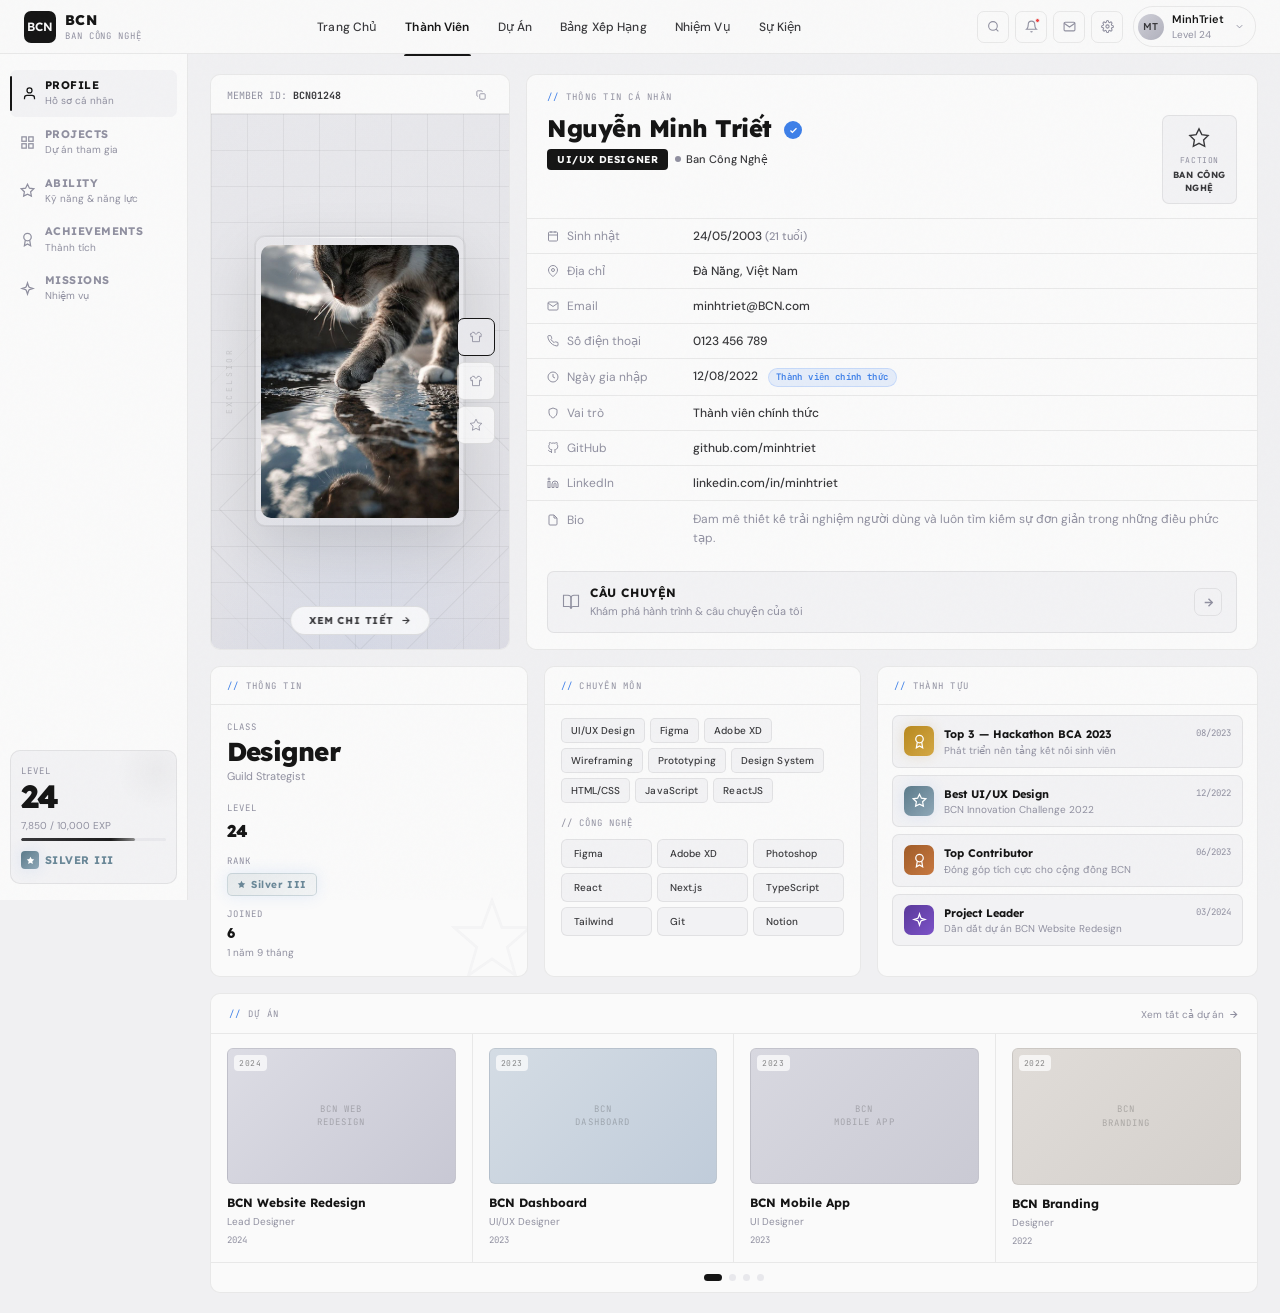
==== commit 92a42fea: "newPage" ====
--- a/html/user.html
+++ b/html/user.html
@@ -1,319 +1,532 @@
 <!DOCTYPE html>
 <html lang="en">
+
 <head>
     <meta charset="UTF-8">
     <meta name="viewport" content="width=device-width, initial-scale=1.0">
     <link rel="preconnect" href="https://fonts.googleapis.com">
     <link rel="preconnect" href="https://fonts.gstatic.com" crossorigin>
-    <link href="https://fonts.googleapis.com/css2?family=Lexend:wght@400;600;700;800&family=DM+Sans:ital,opsz,wght@0,9..40,300;0,9..40,400;0,9..40,500;1,9..40,300&family=JetBrains+Mono:wght@400;500&display=swap" rel="stylesheet">
+    <link
+        href="https://fonts.googleapis.com/css2?family=Lexend:wght@400;600;700;800&family=DM+Sans:ital,opsz,wght@0,9..40,300;0,9..40,400;0,9..40,500;1,9..40,300&family=JetBrains+Mono:wght@400;500&display=swap"
+        rel="stylesheet">
     <link rel="stylesheet" href="../css/header.css">
     <link rel="stylesheet" href="../css/index.css">
     <link rel="stylesheet" href="../css/user.css">
     <link rel="stylesheet" href="../css/footer.css">
     <title>Trang chủ</title>
 </head>
+
 <body>
     <div id="header"></div>
     <script src="../component/header.js"></script>
 
     <main>
-        <div class="background-banner"></div>
-        <div class="hero-section">
-            <div class="inner-hero-section container">
-                <div class="avatar-portrait">
-                    <div class="avatar-letter"></div>
+        <div class="page">
+            <!-- ═══ SIDEBAR ═══ -->
+            <aside class="sidebar">
+                <a href="#" class="s-item on" onclick="activeSidebar(event,this)">
+                    <svg width="15" height="15" viewBox="0 0 24 24" fill="none" stroke="currentColor" stroke-width="2">
+                        <path d="M20 21v-2a4 4 0 0 0-4-4H8a4 4 0 0 0-4 4v2" />
+                        <circle cx="12" cy="7" r="4" />
+                    </svg>
+                    <div class="s-label"><b>PROFILE</b><small>Hồ sơ cá nhân</small></div>
+                </a>
+                <a href="#" class="s-item" onclick="activeSidebar(event,this)">
+                    <svg width="15" height="15" viewBox="0 0 24 24" fill="none" stroke="currentColor" stroke-width="2">
+                        <rect x="3" y="3" width="7" height="7" />
+                        <rect x="14" y="3" width="7" height="7" />
+                        <rect x="14" y="14" width="7" height="7" />
+                        <rect x="3" y="14" width="7" height="7" />
+                    </svg>
+                    <div class="s-label"><b>PROJECTS</b><small>Dự án tham gia</small></div>
+                </a>
+                <a href="#" class="s-item" onclick="activeSidebar(event,this)">
+                    <svg width="15" height="15" viewBox="0 0 24 24" fill="none" stroke="currentColor" stroke-width="2">
+                        <polygon
+                            points="12 2 15.09 8.26 22 9.27 17 14.14 18.18 21.02 12 17.77 5.82 21.02 7 14.14 2 9.27 8.91 8.26 12 2" />
+                    </svg>
+                    <div class="s-label"><b>ABILITY</b><small>Kỹ năng & năng lực</small></div>
+                </a>
+                <a href="#" class="s-item" onclick="activeSidebar(event,this)">
+                    <svg width="15" height="15" viewBox="0 0 24 24" fill="none" stroke="currentColor" stroke-width="2">
+                        <circle cx="12" cy="8" r="6" />
+                        <path d="M15.477 12.89 17 22l-5-3-5 3 1.523-9.11" />
+                    </svg>
+                    <div class="s-label"><b>ACHIEVEMENTS</b><small>Thành tích</small></div>
+                </a>
+                <a href="#" class="s-item" onclick="activeSidebar(event,this)">
+                    <svg width="15" height="15" viewBox="0 0 24 24" fill="none" stroke="currentColor" stroke-width="2">
+                        <path
+                            d="m12 3-1.912 5.813a2 2 0 0 1-1.275 1.275L3 12l5.813 1.912a2 2 0 0 1 1.275 1.275L12 21l1.912-5.813a2 2 0 0 1 1.275-1.275L21 12l-5.813-1.912a2 2 0 0 1-1.275-1.275L12 3Z" />
+                    </svg>
+                    <div class="s-label"><b>MISSIONS</b><small>Nhiệm vụ</small></div>
+                </a>
+
+                <!-- Level block -->
+                <div class="sidebar-bottom">
+                    <div class="lv-label">Level</div>
+                    <div class="lv-num">24</div>
+                    <div class="lv-exp-label">7,850 / 10,000 EXP</div>
+                    <div class="lv-bar">
+                        <div class="lv-fill" id="lvFill"></div>
+                    </div>
+                    <div class="rank-row">
+                        <div class="rank-pip">
+                            <svg width="9" height="9" viewBox="0 0 24 24" fill="currentColor">
+                                <polygon
+                                    points="12 2 15.09 8.26 22 9.27 17 14.14 18.18 21.02 12 17.77 5.82 21.02 7 14.14 2 9.27 8.91 8.26 12 2" />
+                            </svg>
+                        </div>
+                        SILVER III
+                    </div>
                 </div>
-
-                <!-- Identity + actions -->
-                <div class="hero-identity">
-                    <div class="hero-team">Member — Frontend Team</div>
-                    <div class="hero-name">
-                        Nguyễn Ngọc Thái
-                        <span class="verified"><svg viewBox="0 0 24 24" fill="none" stroke="currentColor" stroke-width="2.5"><polyline points="20 6 9 17 4 12"/></svg></span>
-                    </div>
-                    <div class="hero-quote">"Code. Learn. Build. Repeat."</div>
-
-                    <div class="hero-meta">
-                        <div class="hero-meta-item">
-                            <svg viewBox="0 0 24 24" fill="none" stroke="currentColor" stroke-width="2"><rect x="3" y="4" width="18" height="18" rx="2"/><line x1="16" y1="2" x2="16" y2="6"/><line x1="8" y1="2" x2="8" y2="6"/><line x1="3" y1="10" x2="21" y2="10"/></svg>
-                            2003
-                        </div>
-                        <div class="hero-meta-item">
-                            <svg viewBox="0 0 24 24" fill="none" stroke="currentColor" stroke-width="2"><circle cx="12" cy="8" r="4"/><path d="M6 20v-1a6 6 0 0112 0v1"/></svg>
-                            Nam
-                        </div>
-                        <div class="hero-meta-item">
-                            <svg viewBox="0 0 24 24" fill="none" stroke="currentColor" stroke-width="2"><path d="M21 10c0 7-9 13-9 13s-9-6-9-13a9 9 0 0118 0z"/><circle cx="12" cy="10" r="3"/></svg>
-                            Phú Quý, Việt Nam
-                        </div>
-                    </div>
-
-                    
-
-                    <p class="hero-bio">Đam mê phát triển sản phẩm Web với UX tốt và hiệu năng tối ưu. Luôn học hỏi và không ngừng cải thiện bản thân.</p>
-                    <ul class="example-23">
-                        <!-- Mail -->
-                        <li class="icon-content">
-                            <a href="mailto:yourmail@gmail.com" aria-label="Mail" data-social="mail">
-                                <div class="filled"></div>
-                                <svg class="gmail-icon"
-                                    xmlns="http://www.w3.org/2000/svg"
-                                    viewBox="0 0 24 24"
-                                    width="24"
-                                    height="24">
-
-                                    <!-- trái xanh -->
-                                    <path class="blue"
-                                        d="M3 6v12h4V9z"/>
-
-                                    <!-- phải xanh lá -->
-                                    <path class="green"
-                                        d="M17 9v9h4V6z"/>
-
-                                    <!-- M đỏ -->
-                                    <path class="red"
-                                        d="M3 6l9 7 9-7v4l-9 7-9-7z"/>
-
-                                    <!-- vàng -->
-                                    <path class="yellow"
-                                        d="M17 6v4l4-4z"/>
+            </aside>
+
+            <!-- ═══ MAIN ═══ -->
+            <main class="main">
+
+                <!-- TOP ROW -->
+                <div class="top-row">
+
+                    <!-- Profile avatar card -->
+                    <div class="card profile-card anim">
+                        <div class="pc-topbar">
+                            <span>MEMBER ID: <span class="pc-id">BCN01248</span></span>
+                            <button class="pc-copy" onclick="copyId()" data-tip="Copy">
+                                <svg width="10" height="10" viewBox="0 0 24 24" fill="none" stroke="currentColor"
+                                    stroke-width="2">
+                                    <rect x="9" y="9" width="13" height="13" rx="2" />
+                                    <path d="M5 15H4a2 2 0 0 1-2-2V4a2 2 0 0 1 2-2h9a2 2 0 0 1 2 2v1" />
                                 </svg>
-
-                            </a>
-                        </li>
-
-                        <!-- GitHub -->
-                        <li class="icon-content">
-                            <a href="https://github.com/" aria-label="GitHub" data-social="github">
-                                <div class="filled"></div>
-
-                                <svg xmlns="http://www.w3.org/2000/svg"
-                                    width="16"
-                                    height="16"
-                                    fill="currentColor"
-                                    viewBox="0 0 16 16">
-
-                                    <path d="M8 0C3.58 0 0 3.58 0 8c0 3.54 2.29 
-                                    6.53 5.47 7.59.4.07.55-.17.55-.38 
-                                    0-.19-.01-.82-.01-1.49-2.01.37-2.53-.49-2.69-.94
-                                    -.09-.23-.48-.94-.82-1.13-.28-.15-.68-.52-.01-.53.63-.01 
-                                    1.08.58 1.23.82.72 1.21 1.87.87 
-                                    2.33.66.07-.52.28-.87.51-1.07-1.78-.2-3.64-.89-3.64-3.95 
-                                    0-.87.31-1.59.82-2.15-.08-.2-.36-1.02.08-2.12 
-                                    0 0 .67-.21 2.2.82.64-.18 1.32-.27 
-                                    2-.27s1.36.09 2 .27c1.53-1.04 
-                                    2.2-.82 2.2-.82.44 1.1.16 1.92.08 
-                                    2.12.51.56.82 1.27.82 2.15 
-                                    0 3.07-1.87 3.75-3.65 3.95.29.25.54.73.54 
-                                    1.48 0 1.07-.01 1.93-.01 2.2 
-                                    0 .21.15.46.55.38A8.01 8.01 0 0 0 16 
-                                    8c0-4.42-3.58-8-8-8"/>
+                            </button>
+                        </div>
+
+                        <div class="pc-avatar">
+                            <div class="pc-geo"></div>
+                            <div class="pc-hex pc-hex-3"></div>
+                            <div class="pc-hex pc-hex-2"></div>
+                            <div class="pc-hex pc-hex-1"></div>
+                            <div class="pc-excelsior">EXCELSIOR</div>
+                            <div class="pc-char">
+                                <div class="pc-char-inner"></div>
+                            </div>
+                            <div class="pc-thumbs">
+                                <div class="pc-thumb on" onclick="pickThumb(this)" data-tip="Trang phục 1">
+                                    <svg width="14px" height="14px" viewBox="0 0 24 24" fill="none"
+                                        xmlns="http://www.w3.org/2000/svg">
+                                        <path
+                                            d="M3 7L6 4H9C9 4.39397 9.0776 4.78407 9.22836 5.14805C9.37913 5.51203 9.6001 5.84274 9.87868 6.12132C10.1573 6.3999 10.488 6.62087 10.8519 6.77164C11.2159 6.9224 11.606 7 12 7C12.394 7 12.7841 6.9224 13.1481 6.77164C13.512 6.62087 13.8427 6.3999 14.1213 6.12132C14.3999 5.84274 14.6209 5.51203 14.7716 5.14805C14.9224 4.78407 15 4.39397 15 4H18L21 7L20.5 12L18 10.5V20H6V10.5L3.5 12L3 7Z"
+                                            stroke="currentColor" stroke-width="1.5" stroke-linecap="square"
+                                            stroke-linejoin="round" />
+                                    </svg>
+                                </div>
+                                <div class="pc-thumb" onclick="pickThumb(this)" data-tip="Trang phục 2">
+                                    <svg width="14px" height="14px" viewBox="0 0 24 24" fill="none"
+                                        xmlns="http://www.w3.org/2000/svg">
+                                        <path
+                                            d="M3 7L6 4H9C9 4.39397 9.0776 4.78407 9.22836 5.14805C9.37913 5.51203 9.6001 5.84274 9.87868 6.12132C10.1573 6.3999 10.488 6.62087 10.8519 6.77164C11.2159 6.9224 11.606 7 12 7C12.394 7 12.7841 6.9224 13.1481 6.77164C13.512 6.62087 13.8427 6.3999 14.1213 6.12132C14.3999 5.84274 14.6209 5.51203 14.7716 5.14805C14.9224 4.78407 15 4.39397 15 4H18L21 7L20.5 12L18 10.5V20H6V10.5L3.5 12L3 7Z"
+                                            stroke="currentColor" stroke-width="1.5" stroke-linecap="square"
+                                            stroke-linejoin="round" />
+                                    </svg>
+                                </div>
+                                <div class="pc-thumb" onclick="pickThumb(this)" data-tip="Trang phục 3">
+                                    <svg width="14" height="14" viewBox="0 0 24 24" fill="none" stroke="currentColor"
+                                        stroke-width="1.5">
+                                        <polygon
+                                            points="12 2 15.09 8.26 22 9.27 17 14.14 18.18 21.02 12 17.77 5.82 21.02 7 14.14 2 9.27 8.91 8.26 12 2" />
+                                    </svg>
+                                </div>
+                            </div>
+                            <button class="pc-viewbtn">
+                                XEM CHI TIẾT
+                                <svg width="11" height="11" viewBox="0 0 24 24" fill="none" stroke="currentColor"
+                                    stroke-width="2.5">
+                                    <line x1="5" y1="12" x2="19" y2="12" />
+                                    <polyline points="12 5 19 12 12 19" />
                                 </svg>
-                            </a>
-                        </li>
-
-                        <!-- LinkedIn -->
-                        <li class="icon-content">
-                            <a href="https://linkedin.com/" aria-label="LinkedIn" data-social="linkedin">
-                                <div class="filled"></div>
-
-                                <svg xmlns="http://www.w3.org/2000/svg"
-                                    width="16"
-                                    height="16"
-                                    fill="currentColor"
-                                    viewBox="0 0 16 16">
-
-                                    <path d="M0 1.146C0 .513.526 0 1.175 
-                                    0h13.65C15.474 0 16 .513 16 
-                                    1.146v13.708c0 .633-.526 1.146-1.175 
-                                    1.146H1.175C.526 16 0 15.487 0 
-                                    14.854zm4.943 12.248V6.169H2.542v7.225zm-1.2-8.212c.837 
-                                    0 1.358-.554 1.358-1.248-.015-.709-.52-1.248-1.342-1.248S2.4 
-                                    3.226 2.4 3.934c0 .694.521 1.248 1.327 
-                                    1.248zm4.908 8.212V9.359c0-.216.016-.432.08-.586.173-.431.568-.878 
-                                    1.232-.878.869 0 1.216.662 1.216 
-                                    1.634v3.865h2.401V9.25c0-2.22-1.184-3.252-2.764-3.252-1.274 
-                                    0-1.845.7-2.165 1.193v.025h-.016a5.54 
-                                    5.54 0 0 1 .016-.025V6.169H6.252c.03.678 
-                                    0 7.225 0 7.225z"/>
+                            </button>
+                        </div>
+
+                        <!-- <button class="pc-settings" data-tip="Tùy chỉnh">
+                            <svg width="11" height="11" viewBox="0 0 24 24" fill="none" stroke="currentColor"
+                                stroke-width="2">
+                                <circle cx="12" cy="12" r="3" />
+                                <path
+                                    d="M12 1v4M12 19v4M4.22 4.22l2.83 2.83M16.95 16.95l2.83 2.83M1 12h4M19 12h4M4.22 19.78l2.83-2.83M16.95 7.05l2.83-2.83" />
+                            </svg>
+                        </button> -->
+                    </div>
+
+                    <!-- Personal info card -->
+                    <div class="card info-card anim d1">
+                        <div class="ic-head">
+                            <div class="sec-label"><span>//</span> THÔNG TIN CÁ NHÂN</div>
+                            <div class="ic-name-row">
+                                <div>
+                                    <div class="ic-name">
+                                        Nguyễn Minh Triết
+                                        <span class="ic-verify">
+                                            <svg width="9" height="9" viewBox="0 0 24 24" fill="none"
+                                                stroke="currentColor" stroke-width="3.5">
+                                                <polyline points="20 6 9 17 4 12" />
+                                            </svg>
+                                        </span>
+                                    </div>
+                                    <div class="ic-tags">
+                                        <span class="role-chip">UI/UX DESIGNER</span>
+                                        <span class="org-chip"><span class="org-dot"></span>Ban Công Nghệ</span>
+                                    </div>
+                                </div>
+                                <!-- Faction badge — fixed inline layout -->
+                                <div class="faction-badge" data-tip="Xem faction">
+                                    <div class="faction-badge-icon">
+                                        <svg width="22" height="22" viewBox="0 0 24 24" fill="none"
+                                            stroke="currentColor" stroke-width="1.5">
+                                            <polygon
+                                                points="12 2 15.09 8.26 22 9.27 17 14.14 18.18 21.02 12 17.77 5.82 21.02 7 14.14 2 9.27 8.91 8.26 12 2" />
+                                        </svg>
+                                    </div>
+                                    <div class="faction-badge-label">FACTION</div>
+                                    <div class="faction-badge-name">BAN CÔNG<br>NGHỆ</div>
+                                </div>
+                            </div>
+                        </div>
+
+                        <div class="info-rows">
+                            <div class="ir">
+                                <div class="ir-key">
+                                    <svg width="12" height="12" viewBox="0 0 24 24" fill="none" stroke="currentColor"
+                                        stroke-width="2">
+                                        <rect x="3" y="4" width="18" height="18" rx="2" />
+                                        <line x1="16" y1="2" x2="16" y2="6" />
+                                        <line x1="8" y1="2" x2="8" y2="6" />
+                                        <line x1="3" y1="10" x2="21" y2="10" />
+                                    </svg>
+                                    Sinh nhật
+                                </div>
+                                <div class="ir-val">24/05/2003 <span style="color:var(--text-3);font-size:11px;">(21
+                                        tuổi)</span></div>
+                            </div>
+                            <div class="ir">
+                                <div class="ir-key">
+                                    <svg width="12" height="12" viewBox="0 0 24 24" fill="none" stroke="currentColor"
+                                        stroke-width="2">
+                                        <path d="M21 10c0 7-9 13-9 13s-9-6-9-13a9 9 0 0 1 18 0z" />
+                                        <circle cx="12" cy="10" r="3" />
+                                    </svg>
+                                    Địa chỉ
+                                </div>
+                                <div class="ir-val">Đà Nẵng, Việt Nam</div>
+                            </div>
+                            <div class="ir">
+                                <div class="ir-key">
+                                    <svg width="12" height="12" viewBox="0 0 24 24" fill="none" stroke="currentColor"
+                                        stroke-width="2">
+                                        <path
+                                            d="M4 4h16c1.1 0 2 .9 2 2v12c0 1.1-.9 2-2 2H4c-1.1 0-2-.9-2-2V6c0-1.1.9-2 2-2z" />
+                                        <polyline points="22,6 12,13 2,6" />
+                                    </svg>
+                                    Email
+                                </div>
+                                <div class="ir-val"><a href="mailto:minhtriet@BCN.com">minhtriet@BCN.com</a></div>
+                            </div>
+                            <div class="ir">
+                                <div class="ir-key">
+                                    <svg width="12" height="12" viewBox="0 0 24 24" fill="none" stroke="currentColor"
+                                        stroke-width="2">
+                                        <path
+                                            d="M22 16.92v3a2 2 0 0 1-2.18 2 19.79 19.79 0 0 1-8.63-3.07A19.5 19.5 0 0 1 4.69 12 19.79 19.79 0 0 1 1.62 3.41 2 2 0 0 1 3.6 1.23h3a2 2 0 0 1 2 1.72c.127.96.361 1.903.7 2.81a2 2 0 0 1-.45 2.11L7.91 8.8a16 16 0 0 0 6.29 6.29l.91-.91a2 2 0 0 1 2.11-.45c.907.339 1.85.573 2.81.7A2 2 0 0 1 22 16.92z" />
+                                    </svg>
+                                    Số điện thoại
+                                </div>
+                                <div class="ir-val">0123 456 789</div>
+                            </div>
+                            <div class="ir">
+                                <div class="ir-key">
+                                    <svg width="12" height="12" viewBox="0 0 24 24" fill="none" stroke="currentColor"
+                                        stroke-width="2">
+                                        <circle cx="12" cy="12" r="10" />
+                                        <polyline points="12 6 12 12 16 14" />
+                                    </svg>
+                                    Ngày gia nhập
+                                </div>
+                                <div class="ir-val">12/08/2022 <span class="official-chip">Thành viên chính thức</span>
+                                </div>
+                            </div>
+                            <div class="ir">
+                                <div class="ir-key">
+                                    <svg width="12" height="12" viewBox="0 0 24 24" fill="none" stroke="currentColor"
+                                        stroke-width="2">
+                                        <path d="M12 22s8-4 8-10V5l-8-3-8 3v7c0 6 8 10 8 10z" />
+                                    </svg>
+                                    Vai trò
+                                </div>
+                                <div class="ir-val">Thành viên chính thức</div>
+                            </div>
+                            <div class="ir">
+                                <div class="ir-key">
+                                    <svg width="12" height="12" viewBox="0 0 24 24" fill="none" stroke="currentColor"
+                                        stroke-width="2">
+                                        <path
+                                            d="M9 19c-5 1.5-5-2.5-7-3m14 6v-3.87a3.37 3.37 0 0 0-.94-2.61c3.14-.35 6.44-1.54 6.44-7A5.44 5.44 0 0 0 20 4.77 5.07 5.07 0 0 0 19.91 1S18.73.65 16 2.48a13.38 13.38 0 0 0-7 0C6.27.65 5.09 1 5.09 1A5.07 5.07 0 0 0 5 4.77a5.44 5.44 0 0 0-1.5 3.78c0 5.42 3.3 6.61 6.44 7A3.37 3.37 0 0 0 9 18.13V22" />
+                                    </svg>
+                                    GitHub
+                                </div>
+                                <div class="ir-val"><a href="#">github.com/minhtriet</a></div>
+                            </div>
+                            <div class="ir">
+                                <div class="ir-key">
+                                    <svg width="12" height="12" viewBox="0 0 24 24" fill="none" stroke="currentColor"
+                                        stroke-width="2">
+                                        <path
+                                            d="M16 8a6 6 0 0 1 6 6v7h-4v-7a2 2 0 0 0-2-2 2 2 0 0 0-2 2v7h-4v-7a6 6 0 0 1 6-6z" />
+                                        <rect x="2" y="9" width="4" height="12" />
+                                        <circle cx="4" cy="4" r="2" />
+                                    </svg>
+                                    LinkedIn
+                                </div>
+                                <div class="ir-val"><a href="#">linkedin.com/in/minhtriet</a></div>
+                            </div>
+                            <div class="ir" style="align-items:flex-start;padding-top:9px;padding-bottom:11px;">
+                                <div class="ir-key" style="padding-top:1px;">
+                                    <svg width="12" height="12" viewBox="0 0 24 24" fill="none" stroke="currentColor"
+                                        stroke-width="2">
+                                        <path d="M14 2H6a2 2 0 0 0-2 2v16a2 2 0 0 0 2 2h12a2 2 0 0 0 2-2V8z" />
+                                        <polyline points="14 2 14 8 20 8" />
+                                    </svg>
+                                    Bio
+                                </div>
+                                <div class="ir-val"
+                                    style="color:var(--text-3);font-weight:400;font-size:12px;line-height:1.6;">Đam mê
+                                    thiết
+                                    kế trải nghiệm người dùng và luôn tìm kiếm sự đơn giản trong những điều phức tạp.
+                                </div>
+                            </div>
+                        </div>
+
+                        <a href="#" class="story-cta">
+                            <div class="story-cta-left">
+                                <svg class="story-cta-icon" width="18" height="18" viewBox="0 0 24 24" fill="none"
+                                    stroke="currentColor" stroke-width="1.5">
+                                    <path d="M2 3h6a4 4 0 0 1 4 4v14a3 3 0 0 0-3-3H2z" />
+                                    <path d="M22 3h-6a4 4 0 0 0-4 4v14a3 3 0 0 1 3-3h7z" />
                                 </svg>
-                            </a>
-                        </li>
-                    </ul>
-                    <div class="hero-actions">
-
+                                <div>
+                                    <div class="story-cta-title">CÂU CHUYỆN</div>
+                                    <div class="story-cta-sub">Khám phá hành trình & câu chuyện của tôi</div>
+                                </div>
+                            </div>
+                            <div class="story-cta-arrow">
+                                <svg width="13" height="13" viewBox="0 0 24 24" fill="none" stroke="currentColor"
+                                    stroke-width="2.5">
+                                    <line x1="5" y1="12" x2="19" y2="12" />
+                                    <polyline points="12 5 19 12 12 19" />
+                                </svg>
+                            </div>
+                        </a>
                     </div>
                 </div>
-                <div class="wrapper-hero-btn">
-                    <a href="#" class="btn-cv">
-                        <svg width="14" height="14" viewBox="0 0 24 24" fill="none" stroke="currentColor" stroke-width="2.2"><path d="M21 15v4a2 2 0 01-2 2H5a2 2 0 01-2-2v-4"/><polyline points="7 10 12 15 17 10"/><line x1="12" y1="15" x2="12" y2="3"/></svg>
-                        Tải CV
-                    </a>
-                    <button class="btn-contact">
-                        <svg width="14" height="14" viewBox="0 0 24 24" fill="none" stroke="currentColor" stroke-width="2.2"><path d="M4 4h16c1.1 0 2 .9 2 2v12c0 1.1-.9 2-2 2H4c-1.1 0-2-.9-2-2V6c0-1.1.9-2 2-2z"/><polyline points="22,6 12,13 2,6"/></svg>
-                        Liên hệ
-                    </button>
-                    
+
+                <!-- MID ROW -->
+                <div class="mid-row anim d2">
+
+                    <!-- Character Info -->
+                    <div class="card">
+                        <div class="card-head">
+                            <div class="sec-label" style="margin-bottom:0;"><span>//</span> THÔNG TIN</div>
+                        </div>
+                        <div class="char-body">
+                            <div class="char-class-label">CLASS</div>
+                            <div class="char-class-name">Designer</div>
+                            <div class="char-class-sub">Guild Strategist</div>
+                            <div class="char-stats">
+                                <div>
+                                    <div class="cstat-label">LEVEL</div>
+                                    <div class="cstat-val">24</div>
+                                </div>
+                                <div>
+                                    <div class="cstat-label">RANK</div>
+                                    <div style="margin-top:4px;"><span class="silver-badge"><svg width="9" height="9"
+                                                viewBox="0 0 24 24" fill="currentColor">
+                                                <polygon
+                                                    points="12 2 15.09 8.26 22 9.27 17 14.14 18.18 21.02 12 17.77 5.82 21.02 7 14.14 2 9.27 8.91 8.26 12 2" />
+                                            </svg>Silver III</span></div>
+                                </div>
+                                <div>
+                                    <div class="cstat-label">JOINED</div>
+                                    <div class="cstat-val" style="font-size:14px;">08 / 2022</div>
+                                    <div style="font-size:10px;color:var(--text-3);margin-top:1px;">1 năm 9 tháng</div>
+                                </div>
+                            </div>
+                            <svg class="char-emblem-bg" viewBox="0 0 100 100" fill="none">
+                                <polygon points="50 5 61 35 92 35 67 57 76 88 50 70 24 88 33 57 8 35 39 35"
+                                    stroke="currentColor" stroke-width="3" />
+                            </svg>
+                        </div>
+                    </div>
+
+                    <!-- Specialization -->
+                    <div class="card">
+                        <div class="card-head">
+                            <div class="sec-label" style="margin-bottom:0;"><span>//</span> CHUYÊN MÔN</div>
+                        </div>
+                        <div class="spec-body">
+                            <div class="tag-wrap">
+                                <span class="tag" onclick="toast('UI/UX Design')">UI/UX Design</span>
+                                <span class="tag" onclick="toast('Figma')">Figma</span>
+                                <span class="tag" onclick="toast('Adobe XD')">Adobe XD</span>
+                                <span class="tag" onclick="toast('Wireframing')">Wireframing</span>
+                                <span class="tag" onclick="toast('Prototyping')">Prototyping</span>
+                                <span class="tag" onclick="toast('Design System')">Design System</span>
+                                <span class="tag" onclick="toast('HTML/CSS')">HTML/CSS</span>
+                                <span class="tag" onclick="toast('JavaScript')">JavaScript</span>
+                                <span class="tag" onclick="toast('ReactJS')">ReactJS</span>
+                            </div>
+                            <div class="ts-label">// CÔNG NGHỆ</div>
+                            <div class="tech-grid">
+                                <div class="tech-item"><span class="tech-icon"></span>Figma</div>
+                                <div class="tech-item"><span class="tech-icon"></span>Adobe XD</div>
+                                <div class="tech-item"><span class="tech-icon"></span>Photoshop</div>
+                                <div class="tech-item"><span class="tech-icon"></span>React</div>
+                                <div class="tech-item"><span class="tech-icon"></span>Next.js</div>
+                                <div class="tech-item"><span class="tech-icon"></span>TypeScript</div>
+                                <div class="tech-item"><span class="tech-icon"></span>Tailwind</div>
+                                <div class="tech-item"><span class="tech-icon"></span>Git</div>
+                                <div class="tech-item"><span class="tech-icon"></span>Notion</div>
+                            </div>
+                        </div>
+                    </div>
+
+                    <!-- Achievements -->
+                    <div class="card">
+                        <div class="card-head">
+                            <div class="sec-label" style="margin-bottom:0;"><span>//</span> THÀNH TỰU</div>
+                        </div>
+                        <div class="ach-body">
+                            <div class="ach-item">
+                                <div class="ach-ico gold">
+                                    <svg width="15" height="15" viewBox="0 0 24 24" fill="none" stroke="currentColor" stroke-width="2">
+                                        <circle cx="12" cy="8" r="6" />
+                                        <path d="M15.477 12.89 17 22l-5-3-5 3 1.523-9.11" />
+                                    </svg>
+                                </div>
+                                <div class="ach-text">
+                                    <div class="ach-title">Top 3 — Hackathon BCA 2023</div>
+                                    <div class="ach-sub">Phát triển nền tảng kết nối sinh viên</div>
+                                </div>
+                                <div class="ach-date">08/2023</div>
+                            </div>
+                            <div class="ach-item">
+                                <div class="ach-ico silver">
+                                    <svg width="15" height="15" viewBox="0 0 24 24" fill="none" stroke="currentColor" stroke-width="2">
+                                        <polygon
+                                            points="12 2 15.09 8.26 22 9.27 17 14.14 18.18 21.02 12 17.77 5.82 21.02 7 14.14 2 9.27 8.91 8.26 12 2" />
+                                    </svg>
+                                </div>
+                                <div class="ach-text">
+                                    <div class="ach-title">Best UI/UX Design</div>
+                                    <div class="ach-sub">BCN Innovation Challenge 2022</div>
+                                </div>
+                                <div class="ach-date">12/2022</div>
+                            </div>
+                            <div class="ach-item">
+                                <div class="ach-ico bronze">
+                                    <svg width="15" height="15" viewBox="0 0 24 24" fill="none" stroke="currentColor" stroke-width="2">
+                                        <circle cx="12" cy="8" r="6" />
+                                        <path d="M15.477 12.89 17 22l-5-3-5 3 1.523-9.11" />
+                                    </svg>
+                                </div>
+                                <div class="ach-text">
+                                    <div class="ach-title">Top Contributor</div>
+                                    <div class="ach-sub">Đóng góp tích cực cho cộng đồng BCN</div>
+                                </div>
+                                <div class="ach-date">06/2023</div>
+                            </div>
+                            <div class="ach-item">
+                                <div class="ach-ico purple">
+                                    <svg width="15" height="15" viewBox="0 0 24 24" fill="none" stroke="currentColor" stroke-width="2">
+                                        <path
+                                            d="m12 3-1.912 5.813a2 2 0 0 1-1.275 1.275L3 12l5.813 1.912a2 2 0 0 1 1.275 1.275L12 21l1.912-5.813a2 2 0 0 1 1.275-1.275L21 12l-5.813-1.912a2 2 0 0 1-1.275-1.275L12 3Z" />
+                                    </svg>
+                                </div>
+                                <div class="ach-text">
+                                    <div class="ach-title">Project Leader</div>
+                                    <div class="ach-sub">Dẫn dắt dự án BCN Website Redesign</div>
+                                </div>
+                                <div class="ach-date">03/2024</div>
+                            </div>
+                        </div>
+                    </div>
                 </div>
-            </div>
-        </div>
-    <script src="../component/show.js"></script>
-        <div class="main">
-            <div class="main-wrap  container">
-                <div class="left-main-wrap">
-                    <div class="card">
-                        <div class="ch-title">Kỹ Năng</div>
-                        <div class="skill-body-title">Kĩ năng cứng</div>
-                        <div class="skill-body">
-                            <span class="skill-chip-wide">React</span>
-                            <span class="skill-chip-wide">TypeScript</span>
-                            <span class="skill-chip-wide">Next.js</span>
-                            <span class="skill-chip-wide">Tailwind CSS</span>
-                        </div>
-                        <div class="skill-body-title">Kĩ năng khác</div>
-                        <div class="skill-body">
-                            <span class="skill-chip-wide">Node.js</span>
-                            <span class="skill-chip-wide">MongoDB</span>
-                            <span class="skill-chip-wide">UI / UX Design</span>
-                            <span class="skill-chip-wide">DevOps</span>
-                            <span class="skill-chip-wide">API Integration</span>
-                            <span class="skill-chip-wide">Git & GitHub</span>
-                        </div>
-                        <div class="skill-body-title">Học tập</div>
-                        <div class="skill-body">
-                            <span class="skill-chip-wide">Three.js</span>
-                            <span class="skill-chip-wide">GraphQL</span>
-                            <span class="skill-chip-wide">Docker</span>
-                        </div>
-                    </div>
-                    
-                    <div class="card">
-                        <div class="ch-title">Thành tựu</div>
-                        <div class="badges-grid" id="badges-grid"></div>
-                        <script src="../component/badge.js"></script>
-                    </div>
-
-                    <!-- <div class="card">
-                        <div class="ch-title">Bộ Chỉ Số Năng Lực</div>
-                        <div class="comp-body">
-                            <div class="comp-grid">
-                                <div class="cc">
-                                    <div class="cc-lbl">Kiến thức chuyên môn</div>
-                                    
-                                    <div class="ctip"><ul><li>Nắm vững kiến thức nền tảng</li><li>Áp dụng tốt vào thực tế</li><li>Chủ động nghiên cứu thêm</li></ul></div>
-                                </div>
-                                <div class="cc">
-                                    <div class="cc-lbl">Làm việc nhóm</div>
-                                    
-                                    <div class="ctip"><ul><li>Phối hợp tốt với thành viên</li><li>Đóng góp tích cực trong team</li><li>Cần chủ động hơn</li></ul></div>
-                                </div>
-                                <div class="cc">
-                                    <div class="cc-lbl">Tư duy sản phẩm</div>
-                                    
-                                    <div class="ctip"><ul><li>Tư duy user-centric tốt</li><li>Đề xuất giải pháp sáng tạo</li><li>Hiểu vòng đời sản phẩm</li></ul></div>
-                                </div>
-                                <div class="cc">
-                                    <div class="cc-lbl">Hiệu suất học tập</div>
-                                    
-                                    <div class="ctip"><ul><li>Tiến bộ đều qua các tháng</li><li>Hoàn thành đủ bài tập</li><li>Cần tự học thêm ngoài giờ</li></ul></div>
-                                </div>
-                                <div class="cc">
-                                    <div class="cc-lbl">Giải quyết vấn đề</div>
-                                    
-                                    <div class="ctip"><ul><li>Phân tích vấn đề rõ ràng</li><li>Tìm giải pháp tối ưu</li><li>Debug hiệu quả</li></ul></div>
-                                </div>
-                                <div class="cc highlight">
-                                    <div class="cc-lbl">Thái độ & Kỷ luật</div>
-                                    
-                                    <div class="ctip"><ul><li>Tham gia đầy đủ các buổi họp</li><li>Hoàn thành 100% deadline</li><li>Chủ động nhận task & hỗ trợ</li><li>Tuân thủ quy định BCN</li><li>Tinh thần trách nhiệm cao</li></ul></div>
-                                </div>
-                            </div>
-                        </div>
-                    </div> -->
-
+
+                <!-- PROJECT HISTORY -->
+                <div class="card proj-card anim d3">
+                    <div class="proj-head">
+                        <div class="sec-label" style="margin-bottom:0;"><span>//</span> DỰ ÁN</div>
+                        <a href="#" class="see-all">
+                            Xem tất cả dự án
+                            <svg width="11" height="11" viewBox="0 0 24 24" fill="none" stroke="currentColor"
+                                stroke-width="2.5">
+                                <line x1="5" y1="12" x2="19" y2="12" />
+                                <polyline points="12 5 19 12 12 19" />
+                            </svg>
+                        </a>
+                    </div>
+                    <div class="proj-grid">
+                        <div class="proj-item">
+                            <div class="proj-thumb" style="background:linear-gradient(135deg,#dcdce4,#c8c8d4);">
+                                <div class="proj-tag">2024</div>
+                                <div class="proj-label">BCN WEB<br>REDESIGN</div>
+                            </div>
+                            <div class="proj-name">BCN Website Redesign</div>
+                            <div class="proj-role">Lead Designer</div>
+                            <div class="proj-year">2024</div>
+                        </div>
+                        <div class="proj-item">
+                            <div class="proj-thumb" style="background:linear-gradient(135deg,#d4dce4,#c0ccda);">
+                                <div class="proj-tag">2023</div>
+                                <div class="proj-label">BCN<br>DASHBOARD</div>
+                            </div>
+                            <div class="proj-name">BCN Dashboard</div>
+                            <div class="proj-role">UI/UX Designer</div>
+                            <div class="proj-year">2023</div>
+                        </div>
+                        <div class="proj-item">
+                            <div class="proj-thumb" style="background:linear-gradient(135deg,#d8d8e0,#cacad4);">
+                                <div class="proj-tag">2023</div>
+                                <div class="proj-label">BCN<br>MOBILE APP</div>
+                            </div>
+                            <div class="proj-name">BCN Mobile App</div>
+                            <div class="proj-role">UI Designer</div>
+                            <div class="proj-year">2023</div>
+                        </div>
+                        <div class="proj-item">
+                            <div class="proj-thumb" style="background:linear-gradient(135deg,#e0dcd8,#d4d0cc);">
+                                <div class="proj-tag">2022</div>
+                                <div class="proj-label">BCN<br>BRANDING</div>
+                            </div>
+                            <div class="proj-name">BCN Branding</div>
+                            <div class="proj-role">Designer</div>
+                            <div class="proj-year">2022</div>
+                        </div>
+                    </div>
+                    <div class="proj-dots">
+                        <div class="pdot on" onclick="pickDot(this)"></div>
+                        <div class="pdot" onclick="pickDot(this)"></div>
+                        <div class="pdot" onclick="pickDot(this)"></div>
+                        <div class="pdot" onclick="pickDot(this)"></div>
+                    </div>
                 </div>
 
-                <div class="right-main-wrap">
-                    <div class="card" id="projects">
-                        <div class="ch">
-                            <div class="ch-title">Dự Án Đã Thực Hiện</div>
-                            <div class="outer-filter">
-                                <div class="dropdown-filter" id="techFilter">
-                                    Công nghệ
-                                    <div class="down"></div>
-                                    <div class="dropdown-menu" id="techDropdown">
-                                        <div class="dropdown-item" data-tech="all">Tất cả</div>
-                                        <div class="dropdown-item" data-tech="react">React</div>
-                                        <div class="dropdown-item" data-tech="typescript">TypeScript</div>
-                                        <div class="dropdown-item" data-tech="tailwindcss">TailwindCSS</div>
-                                        <div class="dropdown-item" data-tech="nextjs">Next.js</div>
-                                        <div class="dropdown-item" data-tech="nodejs">Node.js</div>
-                                        <div class="dropdown-item" data-tech="mongodb">MongoDB</div>
-                                        <div class="dropdown-item" data-tech="firebase">Firebase</div>
-                                        <div class="dropdown-item" data-tech="materialui">Material UI</div>
-                                        <div class="dropdown-item" data-tech="python">Python</div>
-                                        <div class="dropdown-item" data-tech="fastapi">FastAPI</div>
-                                    </div>
-                                </div>
-                                <button class="filter"><img src="../Images/Icons/basil_filter-outline.svg"></button>
-                            </div>
-                        </div>
-                        <div class="proj-grid">
-                            <div class="pcard" data-techs="react,typescript,tailwindcss"><div class="pthumb pt1"></div><div class="pinfo"><div class="pname">BCN Portfolio Web</div><div class="pdesc">Website portfolio dành cho thành viên BCN Tech.</div><div class="ptags"><span class="ptag">React</span><span class="ptag">TypeScript</span><span class="ptag">TailwindCSS</span></div></div></div>
-                            <div class="pcard" data-techs="nextjs,nodejs,mongodb"><div class="pthumb pt2"></div><div class="pinfo"><div class="pname">StudyHub</div><div class="pdesc">Nền tảng học tập trực tuyến cho sinh viên.</div><div class="ptags"><span class="ptag">Next.js</span><span class="ptag">Node.js</span><span class="ptag">MongoDB</span></div></div></div>
-                            <div class="pcard" data-techs="react,firebase,materialui"><div class="pthumb pt3"></div><div class="pinfo"><div class="pname">Event Management</div><div class="pdesc">Hệ thống quản lý sự kiện nội bộ BCN.</div><div class="ptags"><span class="ptag">React</span><span class="ptag">Firebase</span><span class="ptag">Material UI</span></div></div></div>
-                            <div class="pcard" data-techs="python,fastapi,openai"><div class="pthumb pt4"></div><div class="pinfo"><div class="pname">AI Resume Review</div><div class="pdesc">Ứng dụng AI hỗ trợ review CV và gợi ý cải thiện.</div><div class="ptags"><span class="ptag">Python</span><span class="ptag">FastAPI</span><span class="ptag">OpenAI</span></div></div></div>
-                        </div>
-                        <div class="watch-all">Xem thêm</div>
-                    </div>
-
-                    <div class="card">
-                        <div class="ch-title">Quá Trình Hoạt Động</div>
-                        <div class="tl-body">
-                            <div class="tl-item">
-                                <div class="tl-spine"><div class="tl-dot"></div><div class="tl-line"></div></div>
-                                <div>
-                                    <div class="tl-period">05/2023 — Hiện tại</div>
-                                    <div class="tl-role">Frontend Developer</div>
-                                    <div class="tl-org">BCN Tech</div>
-                                    <div class="tl-desc">Phát triển sản phẩm nội bộ và hỗ trợ các hoạt động cộng đồng của ban.</div>
-                                    <div class="tl-pills"><span class="tl-pill">Phát triển UI hệ thống Portfolio</span><span class="tl-pill">Tối ưu UX & hiệu năng</span><span class="tl-pill">Mentoring thành viên mới</span></div>
-                                </div>
-                            </div>
-                            <div class="tl-item">
-                                <div class="tl-spine"><div class="tl-dot"></div><div class="tl-line"></div></div>
-                                <div>
-                                    <div class="tl-period">01/2023 — 04/2023</div>
-                                    <div class="tl-role">Member</div>
-                                    <div class="tl-org">BCN Tech</div>
-                                    <div class="tl-desc">Tham gia training và đóng góp vào các dự án chung của ban.</div>
-                                    <div class="tl-pills"><span class="tl-pill">Training React cơ bản</span><span class="tl-pill">Xây dựng website sự kiện</span></div>
-                                </div>
-                            </div>
-                            <div class="tl-item">
-                                <div class="tl-spine"><div class="tl-dot dim"></div></div>
-                                <div>
-                                    <div class="tl-period">Hoạt động ngoại khóa</div>
-                                    <div class="tl-role">Thành viên tích cực</div>
-                                    <div class="tl-desc">Tham gia workshop, hackathon và các sự kiện cộng đồng.</div>
-                                    <div class="tl-pills"><span class="tl-pill">Hackathon 2023</span><span class="tl-pill">Workshop UI/UX với industry mentor</span></div>
-                                </div>
-                            </div>
-                        </div>
-                        <div class="watch-all">Xem thêm</div>
-                        <script src="../component/showMore.js"></script>
-                    </div>
-
-                    
-                </div>
-            </div>
+            </main>
         </div>
     </main>
-    
-
-    <div id="footer"></div>
-    <script src="../component/footer.js"></script>
-    <script src="../component/filterProjects.js"></script>
-    
+
+
+    <!-- <div id="footer"></div>
+    <script src="../component/footer.js"></script> -->
+    <script src="../component/user.js"></script>
+
 </body>
+
 </html>
--- a/css/header.css
+++ b/css/header.css
@@ -1,86 +1,189 @@
-header {
-    position: fixed; top: 0; left: 0; right: 0; z-index: 100;
-    display: flex; 
-    align-items: center; 
-    justify-content: space-between;
-    padding: 0; 
-    height: 56px;
-    background: rgba(250,250,248,0.85);
-    backdrop-filter: blur(16px);
-    border-bottom: 1px solid rgba(0,0,0,0.08);
-    transition: box-shadow 0.3s;
+#header {
+    position: sticky;
+    top: 0;
+    z-index: 200;
 }
 
-header .wrapper {
-    margin: 0 auto;
-    width: 95%;
-    max-width: 1340px;
+.navbar {
+    background: rgba(250, 250, 250, 0.92);
+    backdrop-filter: blur(16px);
+    border-bottom: 1px solid var(--border);
+    height: 54px;
     display: flex;
-    justify-content: space-between;
     align-items: center;
+    padding: 0 24px;
 }
 
-nav { display: flex; align-items: center; gap: 6px; }
-nav a {
-    text-decoration: none; color: var(--ink-2); font-size: 14px; font-weight: 400;
-    padding: 6px 14px; border-radius: 100px;
-    transition: background 0.15s, color 0.15s;
+.logo {
+    display: flex;
+    align-items: center;
+    gap: 9px;
+    text-decoration: none;
+    flex-shrink: 0;
 }
 
-nav a:hover { background: var(--surface-2); color: var(--ink); }
-
-.logo {
-    font-size: 24px;
-    text-decoration: none;
+#header .logo-mark {
+    width: 32px;
+    height: 32px;
+    color: var(--surface);
     font-family: var(--font-d);
-    color: var(--ink);
+    font-size: 12px;
+    font-weight: 600;
+    background: var(--accent);
+    border-radius: 7px;
+    display: grid;
+    place-items: center;
+    flex-shrink: 0;
 }
 
-header .wrapper .inner-wrapper {
-    display: flex;
-    justify-content: center;
-    align-items: center;
-    gap: 10px;
+.logo-mark svg {
+    color: #fafafa;
 }
 
-.bell {
-    width: 24px;
-    height: 24px;
-    background-color: #8b8b8b;
-    -webkit-mask: url("../../Images/Icons/mdi_bell-outline.svg") no-repeat center;
-    mask: url("../../Images/Icons/mdi_bell-outline.svg") no-repeat center;
-    -webkit-mask-size: contain;
-    mask-size: contain;
-    transform-origin: top center;
-    cursor: pointer;
+.logo-name {
+    font-family:var(--font-d);
+    font-size: 14px;
+    font-weight: 800;
+    color: var(--text);
+    letter-spacing: 0.03em;
 }
 
-@keyframes bell-swing {
-    0%   { transform: rotate(0deg); }
-    15%  { transform: rotate(15deg); }
-    30%  { transform: rotate(-12deg); }
-    45%  { transform: rotate(10deg); }
-    60%  { transform: rotate(-8deg); }
-    75%  { transform: rotate(6deg); }
-    100% { transform: rotate(0deg); }
+.logo-sub {
+    font-family:var(--font-m);
+    font-size: 9px;
+    color: var(--text-3);
+    letter-spacing: 0.1em;
+    text-transform: uppercase;
+    margin-top: -1px;
 }
 
-.bell:hover {
-    background: var(--primary-gradient);
-    animation: bell-swing 0.8s ease;
+.nav-mid {
+    display: flex;
+    gap: 2px;
+    flex: 1;
+    justify-content: center;
+    list-style: none;
 }
 
-.avatar {
-    width: 34px;
-    height: 34px;
-    border-radius: 50%;
-    border: 1px solid rgb(235, 235, 235);
-    overflow: hidden;
+.nav-mid a {
+    display: block;
+    padding: 5px 13px;
+    text-decoration: none;
+    font-family:var(--font-b);
+    font-size: 12px;
+    font-weight: 500;
+    color: var(--text-2);
+    border-radius: var(--radius-sm);
+    transition: all var(--trans);
+    letter-spacing: 0.01em;
+    position: relative;
 }
 
-.nav-actions { display: flex; gap: 8px; }
-.btn { display: inline-flex; align-items: center; gap: 6px; height: 34px; padding: 7px 16px; border-radius: 100px; font-size: 13px; font-weight: 500; border: none; cursor: pointer; text-decoration: none; transition: all .15s; font-family: var(--font-b); }
-.btn-ghost { background: transparent; color: var(--ink-2); border: 1px solid var(--border-med); }
-.btn-ghost:hover { background: var(--surface-2); }
-.btn-primary { background: var(--accent); color: white; }
-.btn-primary:hover { background: var(--accent-dark); }+.nav-mid a:hover {
+    color: var(--text);
+    background: var(--surface2);
+}
+
+.nav-mid a.active {
+    color: var(--text);
+    font-weight: 600;
+}
+
+.nav-mid a.active::after {
+    content: '';
+    position: absolute;
+    bottom: -15px;
+    left: 12px;
+    right: 12px;
+    height: 2px;
+    background: var(--accent);
+    border-radius: 2px 2px 0 0;
+}
+
+.nav-right {
+    display: flex;
+    align-items: center;
+    gap: 6px;
+    margin-left: auto;
+}
+
+.nav-icon-btn {
+    width: 32px;
+    height: 32px;
+    border-radius: var(--radius-sm);
+    background: transparent;
+    border: 1px solid var(--border);
+    display: grid;
+    place-items: center;
+    cursor: pointer;
+    color: var(--text-3);
+    transition: all var(--trans);
+    position: relative;
+}
+
+.nav-icon-btn:hover {
+    background: var(--surface2);
+    color: var(--text-2);
+    border-color: var(--border2);
+}
+
+.nav-icon-btn .dot {
+    position: absolute;
+    top: 6px;
+    right: 6px;
+    width: 5px;
+    height: 5px;
+    background: #ef4444;
+    border-radius: 50%;
+    border: 1px solid var(--bg);
+}
+
+.user-pill {
+    display: flex;
+    align-items: center;
+    gap: 8px;
+    padding: 4px 10px 4px 4px;
+    border: 1px solid var(--border);
+    border-radius: 20px;
+    cursor: pointer;
+    background: transparent;
+    margin-left: 4px;
+    transition: all var(--trans);
+}
+
+.user-pill:hover {
+    background: var(--surface2);
+    border-color: var(--border2);
+}
+
+.user-ava {
+    width: 26px;
+    height: 26px;
+    border-radius: 50%;
+    background: linear-gradient(135deg, #d0d0d8, #b0b0bc);
+    display: grid;
+    place-items: center;
+    font-family:var(--font-d);
+    font-size: 10px;
+    font-weight: 500;
+    color: var(--text-2);
+    letter-spacing: 0.02em;
+}
+
+.user-pill-name {
+    font-family:var(--font-b);
+    font-size: 11px;
+    font-weight: 600;
+    color: var(--text);
+}
+
+.user-pill-lv {
+    font-family:var(--font-b);
+    font-size: 10px;
+    color: var(--text-3);
+}
+
+.caret {
+    color: var(--text-3);
+    margin-left: 2px;
+}
--- a/css/index.css
+++ b/css/index.css
@@ -1,38 +1,25 @@
 :root {
-    --primary-color: #1d83ff;
-    --bg-linear-gradient: linear-gradient(145deg, var(--primary-color), #fc25e3); 
-    --second-color: rgba(255, 0, 162, 0.913);
-    --light-color: #fefefe;
-    --light-color-darker: #f1f1f1;
-    --primary-gradient: linear-gradient(to bottom right, #00c6ff, #0072ff);
-
-    --accent-color: #10b981;
-    --text-main: #0f172a;
-    --text-sub: #64748b;
-
-    /* Nav-Header Component Color and Effect */
-    --glass-bg: rgba(255, 255, 255, 0.05);
-    --glass-border: rgba(255, 255, 255, 0.1);
-    --glass-blur: 15px;
-    --bg-gradient: linear-gradient(135deg, #0f0c29, #302b63, #24243e);
-
-    --text-muted: rgba(255, 255, 255, 0.6);
-    --cl-base: #111111;
-    --ink: #0D0D0D;
-    --ink-2: #3A3A3A;
-    --ink-3: #7A7A7A;
-    --surface: #FAFAF8;
-    --surface-2: #F2F1ED;
-    --surface-3: #E8E6DF;
-    --accent: #1A6BFF;
-    --accent-light: #EBF1FF;
-    --accent-dark: #1255CC;
-    --accent-2: #00D4AA;
-    --accent-2-light: #E0FAF5;
-    --amber: #F59E0B;
-    --red: #EF4444;
-    --border: rgba(0,0,0,0.07);
-    --border-med: rgba(0,0,0,0.13);
+    --bg: #f0f0f2;
+    --surface: #fafafa;
+    --surface2: #f2f2f4;
+    --surface3: #e8e8ec;
+    --border: rgba(0, 0, 0, 0.07);
+    --border2: rgba(0, 0, 0, 0.14);
+    --text: #151515;
+    --text-2: #38383b;
+    --text-3: #9090a0;
+    --accent: #151515;
+    --blue: #3d7fe8;
+    --blue-dim: rgba(61, 127, 232, 0.10);
+    --gold: #c09030;
+    --gold-dim: rgba(192, 144, 48, 0.12);
+    --silver: #6a8898;
+    --radius: 10px;
+    --radius-sm: 7px;
+    --trans: 0.18s cubic-bezier(0.4, 0, 0.2, 1);
+    --sidebar-w: 188px;
+    --glow-blue: 0 0 16px rgba(61, 127, 232, 0.12);
+    --glow-gold: 0 0 14px rgba(192, 144, 48, 0.20);
     --font-d: 'Lexend', sans-serif;
     --font-b: 'DM Sans', sans-serif;
     --font-m: 'JetBrains Mono', monospace;
@@ -41,17 +28,49 @@
     --max: 1080px;
 }
 
-.primary-color {
-    color: var(--primary-color);
+*,
+*::before,
+*::after {
+    box-sizing: border-box;
+    margin: 0;
+    padding: 0;
 }
 
-.text-color {
-    color: var(--text-main);
+html { scroll-behavior: smooth; }
+
+body {
+    font-family: var(--font-b);
+    background: var(--bg);
+    color: var(--text);
+    font-size: 13px;
+    line-height: 1.5;
+    min-height: 100vh;
+    -webkit-font-smoothing: antialiased;
 }
 
-*,*::before,*::after{margin:0;padding:0;box-sizing:border-box; font-family: var(--font-b);} 
+/* Grain overlay */
+body::before {
+    content: '';
+    position: fixed;
+    inset: 0;
+    background-image: url("data:image/svg+xml,%3Csvg viewBox='0 0 256 256' xmlns='http://www.w3.org/2000/svg'%3E%3Cfilter id='n'%3E%3CfeTurbulence type='fractalNoise' baseFrequency='0.9' numOctaves='4' stitchTiles='stitch'/%3E%3C/filter%3E%3Crect width='100%25' height='100%25' filter='url(%23n)' opacity='1'/%3E%3C/svg%3E");
+    opacity: 0.018;
+    pointer-events: none;
+    z-index: 9999;
+}
 
-html { scroll-behavior: smooth; }
+::-webkit-scrollbar {
+    width: 3px;
+}
+
+::-webkit-scrollbar-track {
+    background: transparent;
+}
+
+::-webkit-scrollbar-thumb {
+    background: var(--border2);
+    border-radius: 3px;
+}
 
 .container {
     margin: 0 auto;
--- a/css/user.css
+++ b/css/user.css
@@ -1,960 +1,1609 @@
-.background-banner::after {
-    content: "";
+#header .nav-mid a:nth-child(2).active.active::after {
+    display: block;
+}
+
+.page {
+    display: grid;
+    grid-template-columns: var(--sidebar-w) 1fr;
+    min-height: calc(100vh - 54px);
+}
+
+/* ── SIDEBAR ── */
+.sidebar {
+    background: var(--surface);
+    border-right: 1px solid var(--border);
+    padding: 16px 10px;
+    position: sticky;
+    top: 54px;
+    height: calc(100vh - 54px);
+    overflow-y: auto;
+    overflow-x: hidden;
+    display: flex;
+    flex-direction: column;
+    gap: 2px;
+}
+
+.s-item {
+    display: flex;
+    align-items: center;
+    gap: 10px;
+    padding: 9px 10px;
+    border-radius: var(--radius-sm);
+    text-decoration: none;
+    color: var(--text-3);
+    transition: all var(--trans);
+    position: relative;
+    cursor: pointer;
+}
+
+.s-item:hover {
+    background: var(--surface2);
+    color: var(--text-2);
+}
+
+.s-item.on {
+    background: var(--surface2);
+    color: var(--text);
+}
+
+.s-item.on::before {
+    content: '';
+    position: absolute;
+    left: 0;
+    top: 6px;
+    bottom: 6px;
+    width: 2px;
+    background: var(--accent);
+    border-radius: 2px;
+}
+
+.s-item svg {
+    flex-shrink: 0;
+}
+
+.s-label {
+    line-height: 1.2;
+}
+
+.s-label b {
+    display: block;
+    font-family: var(--font-d);
+    font-size: 11px;
+    font-weight: 700;
+    color: inherit;
+    letter-spacing: 0.04em;
+}
+
+.s-label small {
+    font-family: var(--font-b);
+    font-size: 10px;
+    color: var(--text-3);
+    font-weight: 400;
+}
+
+.s-divider {
+    height: 1px;
+    background: var(--border);
+    margin: 8px 4px;
+}
+
+.sidebar-bottom {
+    margin-top: auto;
+    padding: 14px 10px;
+    background: var(--surface2);
+    border: 1px solid var(--border);
+    border-radius: var(--radius);
+    position: relative;
+    overflow: hidden;
+}
+
+.sidebar-bottom::before {
+    content: '';
+    position: absolute;
+    top: -20px;
+    right: -20px;
+    width: 80px;
+    height: 80px;
+    background: radial-gradient(circle, rgba(0, 0, 0, 0.03) 0%, transparent 70%);
+    border-radius: 50%;
+}
+
+.lv-label {
+    font-family: var(--font-m);
+    font-size: 9px;
+    letter-spacing: 0.12em;
+    text-transform: uppercase;
+    color: var(--text-3);
+}
+
+.lv-num {
+    font-family: var(--font-d);
+    font-size: 32px;
+    font-weight: 800;
+    line-height: 1;
+    color: var(--text);
+    margin: 2px 0 6px;
+    letter-spacing: -1px;
+}
+
+.lv-exp-label {
+    font-family: var(--font-b);
+    font-size: 10px;
+    color: var(--text-3);
+    margin-bottom: 5px;
+}
+
+.lv-bar {
+    height: 3px;
+    background: var(--surface3);
+    border-radius: 3px;
+    overflow: hidden;
+}
+
+.lv-fill {
+    height: 100%;
+    width: 0%;
+    background: linear-gradient(90deg, var(--text-2), var(--accent));
+    border-radius: 3px;
+    transition: width 1.4s cubic-bezier(0.4, 0, 0.2, 1);
+}
+
+.rank-row {
+    display: flex;
+    align-items: center;
+    gap: 6px;
+    margin-top: 10px;
+    font-family: var(--font-d);
+    font-size: 11px;
+    font-weight: 700;
+    color: var(--silver);
+    letter-spacing: 0.04em;
+}
+
+.rank-pip {
+    width: 18px;
+    height: 18px;
+    border-radius: 4px;
+    background: linear-gradient(135deg, #5a7a8a, #8fa8b8);
+    display: grid;
+    place-items: center;
+    box-shadow: var(--glow-blue);
+}
+
+.rank-pip svg {
+    color: #fff;
+}
+
+/* ── MAIN ── */
+.main {
+    padding: 20px 22px;
+    display: flex;
+    flex-direction: column;
+    gap: 16px;
+}
+
+/* ── CARD ── */
+.card {
+    background: var(--surface);
+    border: 1px solid var(--border);
+    border-radius: var(--radius);
+    overflow: hidden;
+    transition: border-color var(--trans), box-shadow var(--trans);
+}
+
+.card:hover {
+    border-color: var(--border2);
+    box-shadow: 0 4px 20px rgba(0, 0, 0, 0.07);
+}
+
+/* ── TOP ROW ── */
+.top-row {
+    display: grid;
+    grid-template-columns: 300px 1fr;
+    gap: 16px;
+}
+
+/* ── PROFILE CARD ── */
+.profile-card {
+    display: flex;
+    flex-direction: column;
+    min-height: 500px;
+    position: relative;
+}
+
+.pc-topbar {
+    display: flex;
+    align-items: center;
+    justify-content: space-between;
+    padding: 12px 16px 10px;
+    border-bottom: 1px solid var(--border);
+    font-family: var(--font-m);
+    font-size: 10px;
+    color: var(--text-3);
+}
+
+.pc-id {
+    color: var(--text-2);
+    font-weight: 700;
+}
+
+.pc-copy {
+    background: none;
+    border: none;
+    cursor: pointer;
+    color: var(--text-3);
+    display: flex;
+    align-items: center;
+    gap: 4px;
+    font-size: 9px;
+    padding: 3px 7px;
+    border-radius: 5px;
+    transition: all var(--trans);
+    font-family: var(--font-m);
+}
+
+.pc-copy:hover {
+    background: var(--surface2);
+    color: var(--text-2);
+}
+
+.pc-avatar {
+    flex: 1;
+    position: relative;
+    background: linear-gradient(160deg, #e8e8ec 0%, #e4e4e8 60%, #dcdce4 100%);
+    display: flex;
+    align-items: center;
+    justify-content: center;
+    overflow: hidden;
+    min-height: 360px;
+}
+
+.pc-geo {
     position: absolute;
     inset: 0;
-    z-index: 1;
-    background-image: radial-gradient(
-        circle at 50% 50%,
-        #0000 0,
-        #0000 2px,
-        #0a0a0a 2px
-    );
-    background-size: 8px 8px;
-    --f: blur(1em) brightness(6);
-    animation: hii 10s linear infinite;
-}
-
-@keyframes hii {
-    0% {
-        backdrop-filter: var(--f) hue-rotate(0deg);
-    }
-    to {
-        backdrop-filter: var(--f) hue-rotate(360deg);
-    }
-}
-
-.background-banner {
+    background-image: linear-gradient(rgba(0, 0, 0, 0.05) 1px, transparent 1px), linear-gradient(90deg, rgba(0, 0, 0, 0.05) 1px, transparent 1px);
+    background-size: 36px 36px;
+}
+
+.pc-geo::after {
+    content: '';
+    position: absolute;
+    inset: 0;
+    background: radial-gradient(ellipse 70% 60% at 50% 100%, rgba(61, 127, 232, 0.05) 0%, transparent 70%);
+}
+
+.pc-hex {
+    position: absolute;
+    border: 1px solid rgba(0, 0, 0, 0.06);
+    transform: rotate(45deg);
+}
+
+.pc-hex-1 {
+    width: 200px;
+    height: 200px;
+    bottom: 40px;
+}
+
+.pc-hex-2 {
+    width: 280px;
+    height: 280px;
+    bottom: 10px;
+}
+
+.pc-hex-3 {
+    width: 360px;
+    height: 360px;
+    bottom: -20px;
+    opacity: 0.4;
+}
+
+.pc-char {
     position: relative;
-    width: 100%;
-    height: 220px;
-    --c: #09f;
-    background-color: #000;
-    background-image: radial-gradient(4px 100px at 0px 235px, var(--c), #0000),
-        radial-gradient(4px 100px at 300px 235px, var(--c), #0000),
-        radial-gradient(1.5px 1.5px at 150px 117.5px, var(--c) 100%, #0000 150%),
-        radial-gradient(4px 100px at 0px 252px, var(--c), #0000),
-        radial-gradient(4px 100px at 300px 252px, var(--c), #0000),
-        radial-gradient(1.5px 1.5px at 150px 126px, var(--c) 100%, #0000 150%),
-        radial-gradient(4px 100px at 0px 150px, var(--c), #0000),
-        radial-gradient(4px 100px at 300px 150px, var(--c), #0000),
-        radial-gradient(1.5px 1.5px at 150px 75px, var(--c) 100%, #0000 150%),
-        radial-gradient(4px 100px at 0px 253px, var(--c), #0000),
-        radial-gradient(4px 100px at 300px 253px, var(--c), #0000),
-        radial-gradient(1.5px 1.5px at 150px 126.5px, var(--c) 100%, #0000 150%),
-        radial-gradient(4px 100px at 0px 204px, var(--c), #0000),
-        radial-gradient(4px 100px at 300px 204px, var(--c), #0000),
-        radial-gradient(1.5px 1.5px at 150px 102px, var(--c) 100%, #0000 150%),
-        radial-gradient(4px 100px at 0px 134px, var(--c), #0000),
-        radial-gradient(4px 100px at 300px 134px, var(--c), #0000),
-        radial-gradient(1.5px 1.5px at 150px 67px, var(--c) 100%, #0000 150%),
-        radial-gradient(4px 100px at 0px 179px, var(--c), #0000),
-        radial-gradient(4px 100px at 300px 179px, var(--c), #0000),
-        radial-gradient(1.5px 1.5px at 150px 89.5px, var(--c) 100%, #0000 150%),
-        radial-gradient(4px 100px at 0px 299px, var(--c), #0000),
-        radial-gradient(4px 100px at 300px 299px, var(--c), #0000),
-        radial-gradient(1.5px 1.5px at 150px 149.5px, var(--c) 100%, #0000 150%),
-        radial-gradient(4px 100px at 0px 215px, var(--c), #0000),
-        radial-gradient(4px 100px at 300px 215px, var(--c), #0000),
-        radial-gradient(1.5px 1.5px at 150px 107.5px, var(--c) 100%, #0000 150%),
-        radial-gradient(4px 100px at 0px 281px, var(--c), #0000),
-        radial-gradient(4px 100px at 300px 281px, var(--c), #0000),
-        radial-gradient(1.5px 1.5px at 150px 140.5px, var(--c) 100%, #0000 150%),
-        radial-gradient(4px 100px at 0px 158px, var(--c), #0000),
-        radial-gradient(4px 100px at 300px 158px, var(--c), #0000),
-        radial-gradient(1.5px 1.5px at 150px 79px, var(--c) 100%, #0000 150%),
-        radial-gradient(4px 100px at 0px 210px, var(--c), #0000),
-        radial-gradient(4px 100px at 300px 210px, var(--c), #0000),
-        radial-gradient(1.5px 1.5px at 150px 105px, var(--c) 100%, #0000 150%);
-    background-size:
-        300px 235px,
-        300px 235px,
-        300px 235px,
-        300px 252px,
-        300px 252px,
-        300px 252px,
-        300px 150px,
-        300px 150px,
-        300px 150px,
-        300px 253px,
-        300px 253px,
-        300px 253px,
-        300px 204px,
-        300px 204px,
-        300px 204px,
-        300px 134px,
-        300px 134px,
-        300px 134px,
-        300px 179px,
-        300px 179px,
-        300px 179px,
-        300px 299px,
-        300px 299px,
-        300px 299px,
-        300px 215px,
-        300px 215px,
-        300px 215px,
-        300px 281px,
-        300px 281px,
-        300px 281px,
-        300px 158px,
-        300px 158px,
-        300px 158px,
-        300px 210px,
-        300px 210px,
-        300px 210px;
-    animation: hi 150s linear infinite;
-}
-
-@keyframes hi {
-    0% {
-        background-position:
-            0px 220px,
-            3px 220px,
-            151.5px 337.5px,
-            25px 24px,
-            28px 24px,
-            176.5px 150px,
-            50px 16px,
-            53px 16px,
-            201.5px 91px,
-            75px 224px,
-            78px 224px,
-            226.5px 350.5px,
-            100px 19px,
-            103px 19px,
-            251.5px 121px,
-            125px 120px,
-            128px 120px,
-            276.5px 187px,
-            150px 31px,
-            153px 31px,
-            301.5px 120.5px,
-            175px 235px,
-            178px 235px,
-            326.5px 384.5px,
-            200px 121px,
-            203px 121px,
-            351.5px 228.5px,
-            225px 224px,
-            228px 224px,
-            376.5px 364.5px,
-            250px 26px,
-            253px 26px,
-            401.5px 105px,
-            275px 75px,
-            278px 75px,
-            426.5px 180px;
-    }
-
-    to {
-        background-position:
-            0px 6800px,
-            3px 6800px,
-            151.5px 6917.5px,
-            25px 13632px,
-            28px 13632px,
-            176.5px 13758px,
-            50px 5416px,
-            53px 5416px,
-            201.5px 5491px,
-            75px 17175px,
-            78px 17175px,
-            226.5px 17301.5px,
-            100px 5119px,
-            103px 5119px,
-            251.5px 5221px,
-            125px 8428px,
-            128px 8428px,
-            276.5px 8495px,
-            150px 9876px,
-            153px 9876px,
-            301.5px 9965.5px,
-            175px 13391px,
-            178px 13391px,
-            326.5px 13540.5px,
-            200px 14741px,
-            203px 14741px,
-            351.5px 14848.5px,
-            225px 18770px,
-            228px 18770px,
-            376.5px 18910.5px,
-            250px 5082px,
-            253px 5082px,
-            401.5px 5161px,
-            275px 6375px,
-            278px 6375px,
-            426.5px 6480px;
-    }
-}
-
-
-ul {
-    list-style: none;
-}
-
-.example-23 {
-    display: flex;
-    align-items: center;
-    gap: 20px;
-
-    padding: 0;
-
-
-    transition:
-        opacity 0.35s ease,
-        transform 0.35s ease;
-}
-
-.example-23.show {
-    display: none;
-    transform: translateY(0);
-    pointer-events: auto;
-}
-
-.example-23 .icon-content {
-    position: relative;
-}
-
-.example-23 .icon-content .tooltip {
-    position: absolute;
-    top: -30px;
-    left: 50%;
-    transform: translateX(-50%);
-    color: #fff;
-    padding: 6px 10px;
-    border-radius: 5px;
-    opacity: 0;
-    visibility: hidden;
-    font-size: 14px;
-    transition: all 0.3s ease;
-}
-
-.example-23 .icon-content:hover .tooltip {
-    opacity: 1;
-    visibility: visible;
-    top: -50px;
-}
-
-.example-23 .icon-content a {
-    position: relative;
+    z-index: 2;
+    width: 210px;
+    height: 290px;
+    background: linear-gradient(circle, #f4f4f6 0%, #ebebef 50%, #e4e4e8 100%);
+    border-radius: 10px;
+    display: flex;
+    align-items: center;
+    justify-content: center;
+    border: 1px solid rgba(0, 0, 0, 0.08);
+    box-shadow: 0 20px 60px rgba(0, 0, 0, 0.12), 0 0 0 1px rgba(0, 0, 0, 0.04);
+    cursor: pointer;
+    transition: transform 0.4s cubic-bezier(0.4, 0, 0.2, 1);
     overflow: hidden;
-    display: flex;
-    justify-content: center;
-    align-items: center;
-    width: 25px;
-    height: 25px;
-    border-radius: 50%;
-    color: #4d4d4d;
-    background-color: #fff;
-    transition: all 0.3s ease-in-out;
-}
-.example-23 .icon-content a:hover {
-    box-shadow: 3px 2px 45px 0px rgb(0 0 0 / 12%);
-}
-.example-23 .icon-content a svg {
-    position: relative;
-    z-index: 1;
-    width: 15px;
-    height: 15px;
-}
-.example-23 .icon-content a:hover {
-    color: white;
-}
-.example-23 .icon-content a .filled {
-    position: absolute;
-    top: auto;
-    bottom: 0;
-    left: 0;
-    width: 100%;
-    height: 0;
-    background-color: #000;
-    transition: all 0.3s ease-in-out;
-}
-.example-23 .icon-content a:hover .filled {
-    height: 100%;
-}
-
-.example-23 .icon-content a[data-social="linkedin"] .filled,
-.example-23 .icon-content a[data-social="linkedin"] ~ .tooltip {
-    background-color: #0274b3;
-}
-
-.example-23 .icon-content a[data-social="github"] .filled,
-.example-23 .icon-content a[data-social="github"] ~ .tooltip {
-    background-color: #24262a;
-}
-.example-23 .icon-content a[data-social="instagram"] .filled,
-.example-23 .icon-content a[data-social="instagram"] ~ .tooltip {
-    background: linear-gradient(
-        45deg,
-        #405de6,
-        #5b51db,
-        #b33ab4,
-        #c135b4,
-        #e1306c,
-        #fd1f1f
-    );
-}
-.example-23 .icon-content a[data-social="youtube"] .filled,
-.example-23 .icon-content a[data-social="youtube"] ~ .tooltip {
-    background-color: #ff0000;
-}
-
-.example-23 .icon-content a[data-social="facebook"] .filled,
-.example-23 .icon-content a[data-social="facebook"] ~ .tooltip {
-    background-color:#1877f2;
-}
-
-.example-23 .icon-content a[data-social="zalo"] .filled,
-.example-23 .icon-content a[data-social="zalo"] ~ .tooltip {
-    background-color:#0068ff;
-}
-
-.example-23 .icon-content a[data-social="mail"] .filled,
-.example-23 .icon-content a[data-social="mail"] ~ .tooltip {
-    background-color: #ebebeb;
-}
-
-/* mặc định xám */
-.gmail-icon path {
-    fill: #4d4d4d;
-    transition: fill 0.3s ease;
-}
-
-/* hover hiện màu gmail */
-.example-23 .icon-content a[data-social="mail"]:hover .blue {
-    fill: #4285f4;
-}
-
-.example-23 .icon-content a[data-social="mail"]:hover .green {
-    fill: #34a853;
-}
-
-.example-23 .icon-content a[data-social="mail"]:hover .red {
-    fill: #ea4335;
-}
-
-.example-23 .icon-content a[data-social="mail"]:hover .yellow {
-    fill: #fbbc05;
-}
-
-.hero-section {
-    background: white; border-bottom: 1px solid var(--border);
-}
-.inner-hero-section {
-    padding: 10px clamp(16px, 4vw, 40px) 10px;
-    display: flex; 
-    justify-content: flex-start;
-    gap: 28px;
-}
-
-.avatar-portrait {
-    position: relative; flex-shrink: 0;
-    width: 151.2px;                       /* 3 units */
-    height: 201.6px;                      /* 4 units = 3:4 */    
-    border-radius: 16px;
-    background: linear-gradient(160deg, var(--accent-light) 0%, var(--accent-2-light) 100%);
-    border: 4px solid white;
-    box-shadow: 0 8px 32px rgba(0,0,0,0.14);
-    display: flex; align-items: center; justify-content: center;
-    overflow: hidden;
-}
-.avatar-letter {
-    width: 100%;
-    height: 100%;
-    background: url(../Images/Users/Avatars/avatar2.jpg);
-    background-position: center;
-    background-repeat: no-repeat;
-    background-size: cover;
-}
-
-/* Identity block sits next to portrait, baseline-aligned to bottom */
-.hero-identity {
-    flex: 1; padding-bottom: 20px; min-width: 0;
-    display: flex; flex-direction: column; justify-content: flex-end;
-}
-.hero-team {
-    font-family: var(--font-m); font-size: 10px; color: var(--accent);
-    letter-spacing: 0.08em; text-transform: uppercase; margin-bottom: 5px;
-}
-.hero-name {
-    font-family: var(--font-d); font-size: 28px; font-weight: 800;
-    color: var(--ink); letter-spacing: -0.025em; line-height: 1.1;
-    display: flex; align-items: center; gap: 9px; flex-wrap: wrap;
-    margin-bottom: 4px;
-}
-.verified {
-    width: 24px; height: 24px; background: var(--accent); border-radius: 50%;
-    display: inline-flex; align-items: center; justify-content: center; flex-shrink: 0;
-}
-.verified svg { width: 12px; height: 12px; color: white; }
-.hero-quote { font-size: 13px; color: var(--ink-3); font-style: italic; margin-bottom: 10px; }
-
-/* Meta row: năm sinh, giới tính, địa điểm inline */
-.hero-meta { display: flex; flex-wrap: wrap; gap: 14px; margin-bottom: 8px; }
-.hero-meta-item { display: flex; align-items: center; gap: 5px; font-size: 13px; color: var(--ink-2); }
-.hero-meta-item svg { width: 13px; height: 13px; color: var(--ink-3); flex-shrink: 0; }
-
-/* Links row */
-.hero-links { display: flex; flex-wrap: wrap; gap: 14px; margin-bottom: 10px; }
-.hero-link { display: flex; align-items: center; gap: 5px; font-size: 13px; color: var(--accent); text-decoration: none; }
-.hero-link:hover { text-decoration: underline; }
-.hero-link svg { width: 13px; height: 13px; flex-shrink: 0; }
-
-/* Bio */
-.hero-bio { font-size: 13px; color: var(--ink-2); line-height: 1.65; margin-bottom: 14px; max-width: 560px; }
-
-/* Action buttons row */
-.hero-actions {
-    display: flex; gap: 8px; align-items: center;
-}
-.btn-cv {
-    background: var(--accent); color: white;
-    padding: 9px 45px; border-radius: 100px; font-size: 13px; font-weight: 600;
-    display: inline-flex; align-items: center; gap: 7px;
-    text-decoration: none; border: none; cursor: pointer; font-family: var(--font-b);
-    transition: background .15s, transform .15s;
-    height: 36px;
-}
-.btn-cv:hover { background: var(--accent-dark); transform: translateY(-1px); }
-.btn-contact {
-    background: transparent; color: var(--accent);
-    padding: 9px 45px; border-radius: 100px; font-size: 13px; font-weight: 600;
-    display: inline-flex; align-items: center; gap: 7px;
-    text-decoration: none; border: 2px solid var(--accent); cursor: pointer; font-family: var(--font-b);
-    transition: background .15s, transform .15s;
-    height: 36px;
-}
-.btn-contact:hover { border: 2px solid var(--accent-dark); color: var(--accent-dark); transform: translateY(-1px); }
-.btn-edit-sm {
-    background: white; color: var(--ink-2);
-    padding: 9px 16px; border-radius: 100px; font-size: 13px; font-weight: 500;
-    display: inline-flex; align-items: center; gap: 7px;
-    text-decoration: none; border: 1px solid var(--border-med); cursor: pointer; font-family: var(--font-b);
-    transition: background .15s;
-    height: 36px;
-}
-.btn-edit-sm:hover { background: var(--surface-2); }
-
-.wrapper-hero-btn {
-    display: flex;
-    flex-direction: column;
-    height: fit-content;
-    gap: 10px;
-}
-
-.main {
-    width: 100%;
-    height: 100%;
-    background-color: #F3F3F3;
-}
-
-.main-wrap {
-    padding: 24px clamp(16px, 4vw, 40px) 80px;
-    display: grid; grid-template-columns: 272px 1fr; gap: 18px;
-    align-items: start;
-}
-
-.left-main-wrap {
-    display: flex;
-    flex-direction: column;
-    gap: 18px;
-}
-
-.card { background: white; border: 1px solid var(--border); border-radius: var(--r-lg); padding: 20px;}
-
-.ch-title { font-family: var(--font-d); font-size: 15px; font-weight: 700; color: var(--ink);}
-.skill-body-title {
-    font-family: var(--font-b);
-    font-size: 14px; font-weight: 600;
-    color: var(--cl-base);
-    margin-top: 14px;
-}
-
-.skill-body {
-    display: flex; flex-wrap: wrap; gap: 8px; margin-top: 16px;
-}
-
-.skill-chip-wide { padding: 4px 12px; border-radius: 8px; font-size: 13px; font-weight: 500; font-family: var(--font-m); background: transparent; color: var(--ink-2); border: 2px solid var(--border); cursor: default; transition: background .15s, color .15s, border-color .15s; }
-.skill-chip-wide:hover { background: var(--accent-light); color: var(--accent); border-color: rgba(26,107,255,0.2); }
-
-.badges-grid {
-    display: flex;
-    gap: 18px;
-    flex-wrap: wrap;
-    margin-top: 16px;
-}
-.badge-item {
-    width: 100px;
-    display: flex;
-    flex-direction: column;
-    align-items: center;
-    gap: 8px;
-    cursor: pointer;
-}
-.badge-hex {
-    width: 34px; height: 34px;
-    display: flex; align-items: center; justify-content: center;
-    position: relative;
-}
-.badge-hex svg { width: 32px; height: 32px; }
-.badge-hex .badge-inner {
-    position: absolute;
-    display: flex; align-items: center; justify-content: center;
-}
-.badge-hex .badge-inner i { font-size: 22px; color: #fff; }
-.badge-name { font-size: 12px; font-weight: 600; text-align: center; color: var(--text); font-family: var(--font-d);}
-.badge-date { font-size: 11px; color: var(--text-sub); font-family: var(--font-m);}
-.badge-item.dimmed .badge-hex svg polygon { fill: #d1d5db; }
-.badge-item.dimmed .badge-hex .badge-inner i { color: #9ca3af; }
-
-
-
-.ch-mono { font-family: var(--font-m); font-size: 10px; color: var(--accent); letter-spacing: 0.07em; text-transform: uppercase; margin-bottom: 3px; display: flex; align-items: center; gap: 5px; }
-.ch-mono::before { content: '//'; color: var(--accent-2); }
-.ch-title { font-family: var(--font-d); font-size: 15px; font-weight: 700; color: var(--ink); }
-
-
-
-
-.outer-filter {
-    display: flex;
-    gap: 10px;
-    position: relative;
-    z-index: 1000;
-}
-
-.dropdown-filter {
-    display: flex;
-    justify-content: center;
-    align-items: center;
-    padding: 9px 20px;
-    height: 36px;
-    gap: 8px;
-    background: #E0E5EC;
-    border-radius: 100px;
-    color: var(--main-color);
-    cursor: pointer;
-    font-size: 13px; font-weight: 500; font-family: var(--font-b);
-    line-height: 20px;
-    white-space: nowrap;
-    opacity: 0;
-    pointer-events: none;
-    transition: all 0.2s ease;
-    position: relative;
-    z-index: 1001;
-}
-
-.dropdown-filter.appear {
-    opacity: 1;
-    pointer-events: all;
-    transition: all 0.2s ease;
-}
-
-.dropdown-filter:hover .down{
-    transform: rotate(360deg);
-}
-
-.dropdown-filter.active {
-    background: #D0D5DC;
-    border-bottom-left-radius: 0;
-    border-bottom-right-radius: 0;
-}
-
-.dropdown-menu {
-    position: absolute;
-    top: 100%;
-    left: 0;
-    right: 0;
-    background: white;
-    border: 1px solid var(--border);
-    border-top: none;
-    border-bottom-left-radius: 100px;
-    border-bottom-right-radius: 100px;
-    min-width: 150px;
-    max-height: 0;
-    overflow: hidden;
-    opacity: 0;
-    transition: all 0.3s ease;
-    z-index: 1002;
-    box-shadow: 0 4px 12px rgba(0, 0, 0, 0.08);
-    pointer-events: none;
-}
-
-.dropdown-menu.show {
-    max-height: 320px;
-    opacity: 1;
-    overflow-y: auto;
-    pointer-events: auto;
-}
-
-.dropdown-item {
-    padding: 10px 20px;
-    cursor: pointer;
-    font-size: 13px;
-    color: var(--ink-2);
-    transition: all 0.2s ease;
-    border-bottom: 1px solid var(--border);
-    font-family: var(--font-b);
-}
-
-.dropdown-item:last-child {
-    border-bottom: none;
-    border-bottom-left-radius: 100px;
-    border-bottom-right-radius: 100px;
-}
-
-.dropdown-item:hover {
-    background: var(--surface-2);
-    color: var(--accent);
-    padding-left: 24px;
-}
-
-.dropdown-item.active {
-    background: var(--accent-light);
-    color: var(--accent);
-    font-weight: 600;
-    padding-left: 24px;
-}
-
-/* Scrollbar styling */
-.dropdown-menu::-webkit-scrollbar {
-    width: 6px;
-}
-
-.dropdown-menu::-webkit-scrollbar-track {
-    background: transparent;
-}
-
-.dropdown-menu::-webkit-scrollbar-thumb {
-    background: var(--border);
-    border-radius: 3px;
-}
-
-.dropdown-menu::-webkit-scrollbar-thumb:hover {
-    background: var(--border-med);
-}
-
-
-
-
-.down {
-    width: 14px;
-    height: 14px;
-    background-color: #718096;
-    -webkit-mask: url("../Images/Icons/arrowdown.svg") no-repeat center;
-    mask: url("../Images/Icons/arrowdown.svg") no-repeat center;
-    -webkit-mask-size: contain;
-    mask-size: contain;
-    transition: transform 0.3s ease;
-}
-
-.dropdown-filter.active .down {
-    transform: rotate(180deg);
-}
-
-.filter { 
-    font-size: 12px; color: var(--accent); text-decoration: none; background-color: transparent;
-    display: inline-flex; align-items: center; gap: 3px; margin-top: 4px; 
-    white-space: nowrap;
-    border: none;
-    cursor: pointer;
-}
-.filter:hover { text-decoration: underline; }
-.ch-meta { font-family: var(--font-m); font-size: 10px; color: var(--ink-3); margin-top: 6px; }
-
-/* Competency */
-.comp-body { margin-top: 16px; }
-.comp-grid { display: flex; flex-direction: column; gap: 7px; }
-.cc {
-    border: 1px solid var(--border); border-radius: var(--r);
-    padding: 10px 10px 8px; position: relative; cursor: pointer;
-    transition: box-shadow .2s, border-color .2s;
-}
-.cc:hover { box-shadow: 0 3px 12px rgba(0,0,0,0.07); border-color: var(--border-med); }
-.cc.highlight { border-color: rgba(26,107,255,0.28); background: linear-gradient(135deg, white 60%, var(--accent-light)); }
-.cc-icon { display: none; }
-.cc-lbl { font-size: 12px; color: var(--ink-3); line-height: 1.3; font-family: var(--font-d); margin-bottom: 3px; }
-.cc-g { font-family: var(--font-d); font-size: 28px; font-weight: 800; line-height: 1; letter-spacing: -0.04em; }
-.gS{color:var(--accent)} .gA{color:var(--accent-2)} .gB{color:var(--amber)} .gC{color:var(--ink-3)} .gD{color:var(--red)}
-/* tooltip */
-.ctip {
-    display: none; position: absolute; bottom: calc(100% + 8px); left: 50%; transform: translateX(-50%);
-    background: #111; color: white; border-radius: 10px; padding: 12px 14px;
-    font-size: 12px; line-height: 1.8; width: 210px; z-index: 20;
-    box-shadow: 0 8px 24px rgba(0,0,0,0.28); pointer-events: none;
-}
-.ctip::after { content:''; position:absolute; top:100%; left:50%; transform:translateX(-50%); border:5px solid transparent; border-top-color:#111; }
-.cc:hover .ctip { display: block; }
-.ctip li { list-style: none; display: flex; gap: 6px; }
-.ctip li::before { content:'✓'; color:var(--accent-2); flex-shrink:0; }
-/* grade bar */
-.g-bar { display: flex; margin-top: 16px; border-radius: 100px; overflow: hidden; border: 1px solid var(--border); }
-.gb { flex:1; padding: 7px 0; text-align: center; font-family: var(--font-m); font-size: 11px; font-weight: 600; border-right: 1px solid var(--border); }
-.gb:last-child { border-right: none; }
-.gb .gd { font-size: 9px; font-weight: 400; display: block; margin-top: 1px; opacity: 0.7; }
-.gb.on { background: var(--accent); color: white; }
-
-
-.right-main-wrap {
-    display: flex;
-    flex-direction: column;
-    gap: 18px;
-}
-
-.ch {
-    display: flex;
-    justify-content: space-between;
-    position: relative;
-    z-index: 1000;
-}
-
-.proj-grid { padding: 14px 20px 20px; display: grid; grid-template-columns: 1fr 1fr; gap: 12px; }
-.pcard { border: 1px solid var(--border); border-radius: var(--r); overflow: hidden; cursor: pointer; transition: box-shadow .2s, transform .2s; }
-.pcard:hover { box-shadow: 0 6px 20px rgba(0,0,0,0.09); transform: translateY(-2px); }
-.pthumb { aspect-ratio: 16/8; display: flex; align-items: center; justify-content: center; font-size: 26px; }
-.pt1 {
-    width: 100%;
-
-    --s: 100px;
-    --c-inner: #adf;
-    --c-outer: skyblue;
-    --c-outer2: white;
-
-    background: radial-gradient(
-        circle at 50% 99%,
-        transparent 10%,
-        var(--c-inner) 10% 30%,
-        var(--c-outer) 30% 60%,
-        var(--c-outer2) 60% 100%,
-        transparent 100%
-    );
-    background-size: var(--s) var(--s);
-    animation: movept1 5s infinite linear;
-}
-
-@keyframes movept1 {
-    from {
-        background-position: 0 0;
-    }
-    to {
-        background-position: 100% 0;
-    }
-}
-.pt2 {
-    width: 100%;
-    background: 
-        /* Diagonal slices */
-        radial-gradient(
-            circle at 100% 50%,
-            #ff00cc 0% 2%,
-            #00ffcc 3% 5%,
-            transparent 6%
-        ),
-        /* Offset dots */
-        radial-gradient(
-            circle at 0% 50%,
-            #ff00cc 0% 2%,
-            #00ffcc 3% 5%,
-            transparent 6%
-        ),
-        /* Wave-like pattern */
-        radial-gradient(ellipse at 50% 0%, #3300ff 0% 3%, transparent 4%) 10px
-        10px,
-        /* Scattered elements */
-        radial-gradient(
-            circle at 50% 50%,
-            #00ffcc 0% 1%,
-            #ff00cc 2% 3%,
-            #3300ff 4% 5%,
-            transparent 6%
-        )
-        20px 20px,
-        /* Background texture */
-        repeating-linear-gradient(
-            45deg,
-            #1a1a1a,
-            #1a1a1a 10px,
-            #242424 10px,
-            #242424 20px
-        );
-    background-size:
-        50px 50px,
-        50px 50px,
-        40px 40px,
-        60px 60px,
-        100% 100%;
-    animation: shiftpt2 15s linear infinite;
-}
-
-@keyframes shiftpt2 {
-    0% {
-        background-position:
-            0 0,
-            0 0,
-            10px 10px,
-            20px 20px,
-            0 0;
-    }
-    100% {
-        background-position:
-            50px 50px,
-            -50px -50px,
-            60px 60px,
-            80px 80px,
-            0 0;
-    }
-}
-
-.pt3 {
-    width: 100%;
-    background-color: #102030;
-    background-image: radial-gradient(
-            circle at 15% 15%,
-            rgba(255, 255, 255, 0.08) 2px,
-            transparent 2px
-        ),
-        radial-gradient(
-            circle at 85% 85%,
-            rgba(255, 255, 255, 0.08) 2px,
-            transparent 2px
-        ),
-        linear-gradient(135deg, #2a5298 25%, transparent 25%),
-        linear-gradient(225deg, #2a5298 25%, transparent 25%),
-        linear-gradient(315deg, #2a5298 25%, transparent 25%),
-        linear-gradient(45deg, #2a5298 25%, transparent 25%);
-    background-size:
-        50px 50px,
-        50px 50px,
-        100px 100px,
-        100px 100px,
-        100px 100px,
-        100px 100px;
-    background-position:
-        0 0,
-        0 0,
-        0 0,
-        0 0,
-        50px 50px,
-        50px 50px;
-    animation: patternShift 60s infinite linear;
-    position: relative;
-    overflow: hidden;
-}
-
-.pt3::before {
-    content: "";
+}
+
+.pc-char::before {
+    content: '';
     position: absolute;
     top: 0;
     left: 0;
     right: 0;
-    bottom: 0;
-    background: repeating-conic-gradient(
-        from 0deg at 50% 50%,
-        rgba(62, 155, 255, 0.1) 0deg 30deg,
-        rgba(76, 175, 255, 0.05) 30deg 60deg,
-        rgba(32, 125, 225, 0.1) 60deg 120deg,
-        rgba(20, 96, 169, 0.05) 120deg 180deg,
-        rgba(41, 134, 234, 0.1) 180deg 270deg,
-        rgba(58, 151, 251, 0.05) 270deg 360deg
-    );
-    mask: radial-gradient(circle at center, transparent 30%, black 70%);
-    opacity: 0.6;
-    mix-blend-mode: overlay;
-    pointer-events: none;
-}
-
-.pt3::after {
-    content: "";
+    height: 1px;
+    background: linear-gradient(90deg, transparent, rgba(255, 255, 255, 0.8), transparent);
+}
+
+.pc-char:hover {
+    transform: translateY(-6px) scale(1.015);
+}
+
+.pc-char-inner {
+    width: 95%;
+    height: 95%;
+    background-image: url(../Images/Users/Avatars/Test_Avatar.jpg);
+    background-position: center;
+    background-size: cover;
+    background-repeat: no-repeat;
+    border-radius: 10px;
+}
+
+.pc-char-label {
     position: absolute;
-    top: 0;
+    bottom: 12px;
     left: 0;
     right: 0;
+    text-align: center;
+    font-family: var(--font-m);
+    font-size: 9px;
+    letter-spacing: 0.16em;
+    color: rgba(0, 0, 0, 0.22);
+    text-transform: uppercase;
+    transition: opacity var(--trans);
+}
+
+.pc-char:not(:hover) .pc-char-label {
+    opacity: 0.6;
+}
+
+.pc-char:hover .pc-char-label {
+    opacity: 1;
+    letter-spacing: 0.22em;
+}
+
+.pc-thumbs {
+    position: absolute;
+    right: 14px;
+    top: 50%;
+    transform: translateY(-50%);
+    display: flex;
+    flex-direction: column;
+    gap: 6px;
+    z-index: 3;
+}
+
+.pc-thumb {
+    width: 38px;
+    height: 38px;
+    border-radius: 7px;
+    border: 1px solid rgba(0, 0, 0, 0.10);
+    background: rgba(255, 255, 255, 0.7);
+    display: grid;
+    place-items: center;
+    cursor: pointer;
+    transition: all var(--trans);
+    font-size: 16px;
+    color: var(--text-3);
+}
+
+.pc-thumb:hover,
+.pc-thumb.on {
+    border-color: var(--accent);
+    background: var(--surface3);
+}
+
+.pc-excelsior {
+    position: absolute;
+    left: 12px;
+    top: 50%;
+    transform: translateY(-50%) rotate(180deg);
+    writing-mode: vertical-lr;
+    font-family: var(--font-m);
+    font-size: 8px;
+    letter-spacing: 0.3em;
+    color: rgba(0, 0, 0, 0.12);
+    text-transform: uppercase;
+    z-index: 3;
+    user-select: none;
+}
+
+.pc-viewbtn {
+    position: absolute;
+    bottom: 14px;
+    left: 50%;
+    transform: translateX(-50%);
+    z-index: 3;
+    background: rgba(255, 255, 255, 0.75);
+    backdrop-filter: blur(8px);
+    border: 1px solid rgba(0, 0, 0, 0.10);
+    border-radius: 20px;
+    padding: 7px 18px;
+    font-family: var(--font-d);
+    font-size: 10px;
+    font-weight: 700;
+    color: var(--text-2);
+    cursor: pointer;
+    display: flex;
+    align-items: center;
+    gap: 6px;
+    letter-spacing: 0.08em;
+    white-space: nowrap;
+    transition: all var(--trans);
+}
+
+.pc-viewbtn:hover {
+    background: var(--accent);
+    color: #fafafa;
+    border-color: var(--accent);
+    transform: translateX(-50%) translateY(-2px);
+    box-shadow: 0 8px 24px rgba(26, 26, 30, 0.18);
+}
+
+.pc-settings {
+    position: absolute;
+    top: 12px;
+    right: 12px;
+    z-index: 5;
+    width: 26px;
+    height: 26px;
+    border-radius: 6px;
+    border: 1px solid var(--border);
+    background: var(--surface);
+    display: grid;
+    place-items: center;
+    cursor: pointer;
+    color: var(--text-3);
+    transition: all var(--trans);
+}
+
+.pc-settings:hover {
+    color: var(--text-2);
+    background: var(--surface2);
+    transform: rotate(90deg);
+}
+
+/* ── INFO CARD ── */
+.info-card {
+    display: flex;
+    flex-direction: column;
+}
+
+.ic-head {
+    padding: 16px 20px 14px;
+    border-bottom: 1px solid var(--border);
+}
+
+.sec-label {
+    font-family: var(--font-m);
+    font-size: 9px;
+    letter-spacing: 0.14em;
+    color: var(--text-3);
+    text-transform: uppercase;
+    margin-bottom: 10px;
+}
+
+.sec-label span {
+    color: var(--blue);
+}
+
+.ic-name-row {
+    display: flex;
+    align-items: flex-start;
+    justify-content: space-between;
+    gap: 12px;
+}
+
+.ic-name {
+    font-family: var(--font-d);
+    font-size: 24px;
+    font-weight: 800;
+    color: var(--text);
+    line-height: 1.1;
+    letter-spacing: -0.02em;
+}
+
+.ic-verify {
+    display: inline-flex;
+    width: 18px;
+    height: 18px;
+    background: var(--blue);
+    border-radius: 50%;
+    align-items: center;
+    justify-content: center;
+    margin-left: 5px;
+    vertical-align: middle;
+    flex-shrink: 0;
+}
+
+.ic-verify svg {
+    color: #fff;
+}
+
+.faction-badge {
+    display: flex;
+    flex-direction: column;
+    align-items: center;
+    gap: 2px;
+    padding: 8px 10px;
+    background: var(--surface2);
+    border: 1px solid var(--border);
+    border-radius: var(--radius-sm);
+    flex-shrink: 0;
+    cursor: pointer;
+    transition: all var(--trans);
+}
+
+.faction-badge:hover {
+    border-color: var(--border2);
+    background: var(--surface3);
+}
+
+.faction-badge-icon {
+    width: 28px;
+    height: 28px;
+    display: grid;
+    place-items: center;
+    color: var(--text-2);
+}
+
+.faction-badge-label {
+    font-family: var(--font-m);
+    font-size: 8px;
+    color: var(--text-3);
+    letter-spacing: 0.08em;
+    text-transform: uppercase;
+}
+
+.faction-badge-name {
+    font-family: var(--font-d);
+    font-size: 9px;
+    font-weight: 700;
+    color: var(--text-2);
+    letter-spacing: 0.06em;
+    text-align: center;
+}
+
+.ic-tags {
+    display: flex;
+    align-items: center;
+    gap: 7px;
+    margin-top: 8px;
+    flex-wrap: wrap;
+}
+
+.role-chip {
+    font-family: var(--font-d);
+    background: var(--accent);
+    color: #fafafa;
+    font-size: 10px;
+    font-weight: 700;
+    padding: 3px 10px;
+    border-radius: 4px;
+    letter-spacing: 0.06em;
+}
+
+.org-chip {
+    font-family: var(--font-b);
+    font-size: 11px;
+    color: var(--text-2);
+    font-weight: 500;
+    display: flex;
+    align-items: center;
+    gap: 5px;
+}
+
+.org-dot {
+    width: 6px;
+    height: 6px;
+    background: var(--text-3);
+    border-radius: 50%;
+}
+
+.info-rows {
+    flex: 1;
+}
+
+.ir {
+    display: grid;
+    grid-template-columns: 136px 1fr;
+    align-items: center;
+    gap: 10px;
+    padding: 8px 20px;
+    border-bottom: 1px solid var(--border);
+    transition: background var(--trans);
+}
+
+.ir:hover {
+    background: rgba(0, 0, 0, 0.02);
+}
+
+.ir:last-child {
+    border-bottom: none;
+}
+
+.ir-key {
+    display: flex;
+    align-items: center;
+    gap: 8px;
+    color: var(--text-3);
+    font-family: var(--font-b);
+    font-size: 12px;
+    font-weight: 400;
+}
+
+.ir-key svg {
+    flex-shrink: 0;
+}
+
+.ir-val {
+    font-family: var(--font-b);
+    font-size: 12px;
+    color: var(--text-2);
+    font-weight: 500;
+}
+
+.ir-val a {
+    color: var(--text-2);
+    text-decoration: none;
+    transition: color var(--trans);
+}
+
+.ir-val a:hover {
+    color: var(--accent);
+}
+
+.official-chip {
+    display: inline-block;
+    background: rgba(79, 142, 247, 0.12);
+    border: 1px solid rgba(79, 142, 247, 0.2);
+    color: var(--blue);
+    font-family: var(--font-m);
+    font-size: 9px;
+    font-weight: 600;
+    padding: 2px 7px;
+    border-radius: 10px;
+    margin-left: 7px;
+    letter-spacing: 0.04em;
+}
+
+.story-cta {
+    display: flex;
+    align-items: center;
+    justify-content: space-between;
+    margin: 12px 20px 16px;
+    padding: 12px 14px;
+    background: var(--surface2);
+    border: 1px solid var(--border);
+    border-radius: var(--radius-sm);
+    text-decoration: none;
+    cursor: pointer;
+    transition: all var(--trans);
+}
+
+.story-cta:hover {
+    background: var(--surface3);
+    border-color: var(--border2);
+    transform: translateY(-1px);
+    box-shadow: 0 4px 20px rgba(0, 0, 0, 0.08);
+}
+
+.story-cta-left {
+    display: flex;
+    align-items: center;
+    gap: 10px;
+}
+
+.story-cta-icon {
+    color: var(--text-3);
+    flex-shrink: 0;
+}
+
+.story-cta-title {
+    font-family: var(--font-d);
+    font-size: 12px;
+    font-weight: 700;
+    color: var(--text);
+    letter-spacing: 0.05em;
+}
+
+.story-cta-sub {
+    font-family: var(--font-b);
+    font-size: 11px;
+    color: var(--text-3);
+    margin-top: 1px;
+}
+
+.story-cta-arrow {
+    width: 28px;
+    height: 28px;
+    border-radius: var(--radius-sm);
+    border: 1px solid var(--border);
+    display: grid;
+    place-items: center;
+    color: var(--text-3);
+    flex-shrink: 0;
+    transition: all var(--trans);
+}
+
+.story-cta:hover .story-cta-arrow {
+    background: var(--accent);
+    border-color: var(--accent);
+    color: #fafafa;
+}
+
+.story-cta:hover .story-cta-icon {
+    color: var(--blue);
+    transition: color var(--trans);
+}
+
+/* ── MID ROW ── */
+.mid-row {
+    display: grid;
+    grid-template-columns: 1fr 1fr 1.2fr;
+    gap: 16px;
+}
+
+.card-head {
+    padding: 13px 16px 11px;
+    border-bottom: 1px solid var(--border);
+}
+
+/* Character Info */
+.char-body {
+    padding: 16px;
+    position: relative;
+    overflow: hidden;
+}
+
+.char-class-label {
+    font-family: var(--font-m);
+    font-size: 9px;
+    letter-spacing: 0.12em;
+    text-transform: uppercase;
+    color: var(--text-3);
+    margin-bottom: 4px;
+}
+
+.char-class-name {
+    font-family: var(--font-d);
+    font-size: 26px;
+    font-weight: 800;
+    color: var(--text);
+    line-height: 1;
+    letter-spacing: -0.03em;
+}
+
+.char-class-sub {
+    font-family: var(--font-b);
+    font-size: 11px;
+    color: var(--text-3);
+    margin-top: 3px;
+}
+
+.char-stats {
+    display: grid;
+    gap: 12px;
+    margin-top: 18px;
+}
+
+.cstat-label {
+    font-family: var(--font-m);
+    font-size: 9px;
+    letter-spacing: 0.12em;
+    text-transform: uppercase;
+    color: var(--text-3);
+}
+
+.cstat-val {
+    font-family: var(--font-d);
+    font-size: 17px;
+    font-weight: 800;
+    color: var(--text);
+    margin-top: 2px;
+    letter-spacing: -0.02em;
+}
+
+.silver-badge {
+    display: inline-flex;
+    align-items: center;
+    gap: 5px;
+    background: linear-gradient(135deg, rgba(90, 122, 138, 0.12), rgba(143, 168, 184, 0.08));
+    border: 1px solid rgba(106, 136, 152, 0.25);
+    color: var(--silver);
+    font-family: var(--font-d);
+    font-size: 10px;
+    font-weight: 700;
+    padding: 3px 9px;
+    border-radius: 5px;
+    letter-spacing: 0.06em;
+    box-shadow: var(--glow-blue);
+}
+
+.char-emblem-bg {
+    position: absolute;
+    right: -10px;
+    bottom: -10px;
+    width: 90px;
+    height: 90px;
+    opacity: 0.06;
+    pointer-events: none;
+    color: var(--text-3);
+}
+
+/* Specialization */
+.spec-body {
+    padding: 13px 16px;
+}
+
+.tag-wrap {
+    display: flex;
+    flex-wrap: wrap;
+    gap: 5px;
+    margin-bottom: 14px;
+}
+
+.tag {
+    font-family: var(--font-b);
+    background: var(--surface2);
+    border: 1px solid var(--border);
+    color: var(--text-2);
+    font-size: 10px;
+    font-weight: 500;
+    padding: 4px 9px;
+    border-radius: 5px;
+    cursor: pointer;
+    transition: all var(--trans);
+    letter-spacing: 0.01em;
+    white-space: nowrap;
+}
+
+.tag:hover {
+    background: var(--surface3);
+    border-color: var(--border2);
+    color: var(--text);
+    transform: translateY(-1px);
+}
+
+.tag:active {
+    transform: scale(0.95) translateY(0) !important;
+}
+
+.ts-label {
+    font-family: var(--font-m);
+    font-size: 9px;
+    letter-spacing: 0.12em;
+    text-transform: uppercase;
+    color: var(--text-3);
+    margin-bottom: 8px;
+}
+
+.tech-grid {
+    display: grid;
+    grid-template-columns: repeat(3, 1fr);
+    gap: 5px;
+}
+
+.tech-item {
+    display: flex;
+    align-items: center;
+    gap: 5px;
+    padding: 6px 7px;
+    background: var(--surface2);
+    border: 1px solid var(--border);
+    border-radius: 6px;
+    font-family: var(--font-b);
+    font-size: 10px;
+    font-weight: 500;
+    color: var(--text-2);
+    cursor: pointer;
+    transition: all var(--trans);
+    white-space: nowrap;
+}
+
+.tech-item:hover {
+    border-color: var(--border2);
+    background: var(--surface3);
+    transform: translateY(-1px);
+    color: var(--text);
+}
+
+.tech-item:active {
+    transform: scale(0.96) translateY(0) !important;
+}
+
+.tech-icon {
+    font-size: 13px;
+    flex-shrink: 0;
+}
+
+/* Achievements */
+.ach-body {
+    padding: 10px 14px;
+    display: flex;
+    flex-direction: column;
+    gap: 7px;
+}
+
+.ach-item {
+    display: flex;
+    align-items: flex-start;
+    gap: 10px;
+    padding: 10px 11px;
+    background: var(--surface2);
+    border: 1px solid var(--border);
+    border-radius: var(--radius-sm);
+    cursor: pointer;
+    transition: all var(--trans);
+}
+
+.ach-item:hover {
+    border-color: rgba(212, 168, 67, 0.3);
+    background: rgba(212, 168, 67, 0.04);
+    transform: translateX(2px);
+}
+
+.ach-item:active {
+    transform: translateX(4px) scale(0.99) !important;
+}
+
+.ach-ico {
+    width: 30px;
+    height: 30px;
+    border-radius: 7px;
+    flex-shrink: 0;
+    display: grid;
+    place-items: center;
+}
+
+.ach-ico.gold {
+    background: linear-gradient(135deg, #b8891e, #d4a843);
+    box-shadow: var(--glow-gold);
+}
+
+.ach-ico.silver {
+    background: linear-gradient(135deg, #5a7a8a, #8fa8b8);
+    box-shadow: var(--glow-blue);
+}
+
+.ach-ico.bronze {
+    background: linear-gradient(135deg, #a05c28, #c87840);
+}
+
+.ach-ico.purple {
+    background: linear-gradient(135deg, #5a3a9a, #7c52c8);
+}
+
+.ach-ico svg {
+    color: #fff;
+}
+
+.ach-text {
+    flex: 1;
+    min-width: 0;
+}
+
+.ach-title {
+    font-family: var(--font-d);
+    font-size: 11px;
+    font-weight: 700;
+    color: var(--text);
+}
+
+.ach-sub {
+    font-family: var(--font-b);
+    font-size: 10px;
+    color: var(--text-3);
+    margin-top: 1px;
+    line-height: 1.3;
+}
+
+.ach-date {
+    font-family: var(--font-m);
+    font-size: 9px;
+    color: var(--text-3);
+    flex-shrink: 0;
+    padding-top: 1px;
+}
+
+/* ── PROJECTS ── */
+.proj-head {
+    padding: 13px 18px 11px;
+    border-bottom: 1px solid var(--border);
+    display: flex;
+    align-items: center;
+    justify-content: space-between;
+}
+
+.see-all {
+    display: flex;
+    align-items: center;
+    gap: 4px;
+    font-family: var(--font-b);
+    font-size: 10px;
+    color: var(--text-3);
+    text-decoration: none;
+    transition: color var(--trans);
+}
+
+.see-all:hover {
+    color: var(--text-2);
+}
+
+.see-all svg {
+    transition: transform var(--trans);
+}
+
+.see-all:hover svg {
+    transform: translateX(3px);
+}
+
+.proj-grid {
+    display: grid;
+    grid-template-columns: repeat(4, 1fr);
+}
+
+.proj-item {
+    padding: 14px 16px;
+    border-right: 1px solid var(--border);
+    cursor: pointer;
+    transition: all var(--trans);
+    position: relative;
+    overflow: hidden;
+}
+
+.proj-item:last-child {
+    border-right: none;
+}
+
+.proj-item::after {
+    content: '';
+    position: absolute;
     bottom: 0;
-    background-image: linear-gradient(
-            45deg,
-            rgba(255, 255, 255, 0.03) 25%,
-            transparent 25%,
-            transparent 75%,
-            rgba(255, 255, 255, 0.03) 75%
-        ),
-        linear-gradient(
-            -45deg,
-            rgba(255, 255, 255, 0.03) 25%,
-            transparent 25%,
-            transparent 75%,
-            rgba(255, 255, 255, 0.03) 75%
-        );
-    background-size: 60px 60px;
+    left: 0;
+    right: 0;
+    height: 1px;
+    background: var(--accent);
+    transform: scaleX(0);
+    transform-origin: left;
+    transition: transform var(--trans);
+}
+
+.proj-item:hover {
+    background: rgba(0, 0, 0, 0.02);
+}
+
+.proj-item:hover::after {
+    transform: scaleX(1);
+}
+
+.proj-thumb {
+    width: 100%;
+    aspect-ratio: 16/9.5;
+    border-radius: 6px;
+    margin-bottom: 10px;
+    overflow: hidden;
+    position: relative;
+    display: flex;
+    align-items: center;
+    justify-content: center;
+    border: 1px solid var(--border);
+}
+
+.proj-label {
+    font-family: var(--font-m);
+    font-size: 9px;
+    color: rgba(0, 0, 0, 0.22);
+    text-align: center;
+    letter-spacing: 0.12em;
+    user-select: none;
+}
+
+.proj-tag {
+    position: absolute;
+    top: 6px;
+    left: 6px;
+    background: rgba(255, 255, 255, 0.7);
+    border-radius: 4px;
+    padding: 2px 5px;
+    font-family: var(--font-m);
+    font-size: 8px;
+    color: rgba(0, 0, 0, 0.45);
+    letter-spacing: 0.08em;
+}
+
+.proj-name {
+    font-family: var(--font-d);
+    font-size: 12px;
+    font-weight: 700;
+    color: var(--text);
+    margin-bottom: 2px;
+}
+
+.proj-role {
+    font-family: var(--font-b);
+    font-size: 10px;
+    color: var(--text-3);
+}
+
+.proj-year {
+    font-family: var(--font-m);
+    font-size: 9px;
+    color: var(--text-3);
+    margin-top: 5px;
+}
+
+.proj-dots {
+    display: flex;
+    justify-content: center;
+    gap: 7px;
+    padding: 11px;
+    border-top: 1px solid var(--border);
+}
+
+.pdot {
+    width: 7px;
+    height: 7px;
+    border-radius: 4px;
+    background: var(--surface3);
+    cursor: pointer;
+    transition: all var(--trans);
+}
+
+.pdot.on {
+    background: var(--accent);
+    width: 18px;
+}
+
+@keyframes fadeUp {
+
+    from {
+        opacity: 0;
+        transform: translateY(14px);
+    }
+
+    to {
+        opacity: 1;
+        transform: translateY(0);
+    }
+
+}
+
+@keyframes fadeIn {
+
+    from {
+        opacity: 0;
+    }
+
+    to {
+        opacity: 1;
+    }
+
+}
+
+.anim {
+    animation: fadeUp 0.35s cubic-bezier(0.4, 0, 0.2, 1) both;
+}
+
+.d1 {
+    animation-delay: 0.04s;
+}
+
+.d2 {
+    animation-delay: 0.08s;
+}
+
+.d3 {
+    animation-delay: 0.13s;
+}
+
+[data-tip] {
+    position: relative;
+}
+
+[data-tip]:hover::after {
+    content: attr(data-tip);
+    position: absolute;
+    right: 100%;
+    transform: translateX(-10%);
+    background: var(--text);
+    border: 1px solid rgba(0, 0, 0, 0.12);
+    color: #fafafa;
+    font-family: var(--font-b);
+    font-size: 10px;
+    padding: 4px 8px;
+    border-radius: 5px;
+    white-space: nowrap;
     pointer-events: none;
-}
-
-@keyframes patternShift {
-    0% {
-        background-position:
-            0 0,
-            0 0,
-            0 0,
-            0 0,
-            50px 50px,
-            50px 50px;
-    }
-    100% {
-        background-position:
-            100px 100px,
-            -100px -100px,
-            100px 0px,
-            0px 100px,
-            150px 150px,
-            -50px 0px;
-    }
-}
-
-/* Subtle shimmer effect */
+    z-index: 100;
+    animation: fadeIn 0.12s ease;
+}
+
+.ripple-host {
+    overflow: hidden;
+    position: relative;
+}
+
+.ripple {
+    position: absolute;
+    border-radius: 50%;
+    transform: scale(0);
+    animation: rippleAnim 0.5s linear;
+    background: rgba(0, 0, 0, 0.08);
+    pointer-events: none;
+}
+
+@keyframes rippleAnim {
+
+    to {
+        transform: scale(4);
+        opacity: 0;
+    }
+
+}
+
+#lvFill {
+    position: relative;
+}
+
+#lvFill::after {
+    content: '';
+    position: absolute;
+    right: 0;
+    top: 0;
+    bottom: 0;
+    width: 24px;
+    background: linear-gradient(90deg, transparent, rgba(255, 255, 255, 0.5));
+    animation: shimmer 2.2s ease-in-out infinite;
+}
+
 @keyframes shimmer {
+
     0%,
     100% {
-        opacity: 0.5;
-    }
+        opacity: 0;
+    }
+
     50% {
-        opacity: 0.8;
-    }
-}
-
-
-.pt4 {background:linear-gradient(135deg,#1e1040,#0a4040)}
-.pinfo { padding: 12px; }
-.pname { font-family: var(--font-d); font-size: 13px; font-weight: 700; color: var(--ink); margin-bottom: 3px; line-height: 1.3; }
-.pdesc { font-size: 12px; color: var(--ink-3); line-height: 1.55; margin-bottom: 8px; }
-.ptags { display: flex; flex-wrap: wrap; gap: 4px; }
-.ptag { font-size: 10px; font-family: var(--font-m); background: var(--surface-2); color: var(--ink-3); padding: 2px 7px; border-radius: 4px; }
-.watch-all {
-    position: relative;
-    left: 45%;
-    width: fit-content;
-    text-align: center;
-    margin-top: 14px;
+        opacity: 1;
+    }
+
+}
+
+.scroll-progress {
+    position: fixed;
+    top: 54px;
+    left: 0;
+    height: 2px;
+    background: var(--blue);
+    width: 0%;
+    z-index: 300;
+    transition: width 0.08s linear;
+}
+
+.s-item svg {
+    transition: transform var(--trans);
+}
+
+.s-item:hover svg,
+.s-item.on svg {
+    transform: translateX(2px);
+}
+
+.dot {
+    animation: dotPulse 2.5s ease-in-out infinite;
+}
+
+@keyframes dotPulse {
+
+    0%,
+    100% {
+        transform: scale(1);
+        opacity: 1;
+    }
+
+    50% {
+        transform: scale(1.4);
+        opacity: 0.7;
+    }
+
+}
+
+.nav-icon-btn:active {
+    transform: scale(0.92);
+}
+
+.user-pill:hover .caret {
+    transform: rotate(180deg);
+    transition: transform var(--trans);
+}
+
+.faction-badge:hover .faction-badge-icon {
+    animation: iconBounce 0.4s ease;
+}
+
+@keyframes iconBounce {
+
+    0% {
+        transform: scale(1);
+    }
+
+    40% {
+        transform: scale(1.25);
+    }
+
+    70% {
+        transform: scale(0.92);
+    }
+
+    100% {
+        transform: scale(1);
+    }
+
+}
+
+.rank-pip {
+    transition: transform var(--trans), box-shadow var(--trans);
+}
+
+.rank-row:hover .rank-pip {
+    transform: rotate(20deg) scale(1.15);
+    box-shadow: 0 0 12px rgba(106, 136, 152, 0.3);
+}
+
+a:focus-visible,
+button:focus-visible {
+    outline: 2px solid var(--blue);
+    outline-offset: 2px;
+    border-radius: var(--radius-sm);
+}
+
+.toast {
+    position: fixed;
+    bottom: 24px;
+    right: 24px;
+    background: var(--text);
+    border: 1px solid rgba(0, 0, 0, 0.15);
+    color: #fafafa;
+    padding: 9px 16px;
+    border-radius: var(--radius-sm);
     font-family: var(--font-b);
-    cursor: pointer;
-}
-
-
-.tl-body { margin-top: 16px; }
-.tl-item { display: grid; grid-template-columns: 14px 1fr; gap: 0 16px; padding-bottom: 26px; }
-.tl-item:last-child { padding-bottom: 0; }
-.tl-spine { display: flex; flex-direction: column; align-items: center; }
-.tl-dot { width: 14px; height: 14px; border-radius: 50%; background: var(--accent); border: 2.5px solid white; box-shadow: 0 0 0 2px var(--accent); flex-shrink: 0; margin-top: 3px; z-index: 1; }
-.tl-dot.dim { background: var(--ink-3); box-shadow: 0 0 0 2px var(--ink-3); }
-.tl-line { flex: 1; width: 2px; background: var(--surface-3); margin-top: 6px; }
-.tl-item:last-child .tl-line { display: none; }
-.tl-period { font-family: var(--font-m); font-size: 10px; color: var(--ink-3); margin-bottom: 3px; }
-.tl-role { font-family: var(--font-d); font-size: 14px; font-weight: 700; color: var(--ink); line-height: 1.25; }
-.tl-org { font-size: 12px; color: var(--accent); font-weight: 600; margin-bottom: 4px; }
-.tl-desc { font-size: 13px; color: var(--ink-3); line-height: 1.6; margin-bottom: 8px; }
-.tl-pills { display: flex; flex-wrap: wrap; gap: 5px; }
-.tl-pill { font-size: 11px; background: var(--surface-2); color: var(--ink-2); padding: 3px 9px; border-radius: 100px; }
-
-
-@media (max-width: 860px) {
-    .main-wrap { grid-template-columns: 1fr; }
+    font-size: 12px;
+    font-weight: 600;
+    box-shadow: 0 8px 30px rgba(0, 0, 0, 0.18);
+    z-index: 9998;
+    animation: fadeUp 0.18s ease;
+    display: flex;
+    align-items: center;
+    gap: 8px;
+    pointer-events: none;
+}
+
+@media (max-width: 1024px) {
+
+    :root {
+        --sidebar-w: 160px;
+    }
+
+    .top-row {
+        grid-template-columns: 260px 1fr;
+    }
+
+    .mid-row {
+        grid-template-columns: 1fr 1fr;
+    }
+
+    .proj-grid {
+        grid-template-columns: repeat(2, 1fr);
+    }
+
+    .footer-grid {
+        grid-template-columns: 1.2fr 1fr 1fr;
+    }
+
+    .footer-grid>div:last-child {
+        grid-column: 1 / -1;
+    }
+
+}
+
+@media (max-width: 768px) {
+
+    .nav-mid {
+        display: none;
+    }
+
+    .navbar {
+        padding: 0 16px;
+    }
+
+    .page {
+        grid-template-columns: 1fr;
+    }
+
+    .sidebar {
+        position: static;
+        height: auto;
+        flex-direction: row;
+        overflow-x: auto;
+        overflow-y: hidden;
+        padding: 8px 12px;
+        border-right: none;
+        border-bottom: 1px solid var(--border);
+        gap: 4px;
+        scrollbar-width: none;
+    }
+
+    .sidebar::-webkit-scrollbar {
+        display: none;
+    }
+
+    .s-item {
+        flex-shrink: 0;
+        padding: 7px 10px;
+        flex-direction: column;
+        gap: 3px;
+        text-align: center;
+    }
+
+    .s-item.on::before {
+        top: auto;
+        bottom: 0;
+        left: 6px;
+        right: 6px;
+        width: auto;
+        height: 2px;
+    }
+
+    .s-label small {
+        display: none;
+    }
+
+    .s-divider {
+        width: 1px;
+        height: 20px;
+        margin: 0 4px;
+    }
+
+    .sidebar-bottom {
+        display: none;
+    }
+
+    .main {
+        padding: 14px 16px;
+        gap: 14px;
+    }
+
+    .top-row {
+        grid-template-columns: 1fr;
+    }
+
+    .profile-card {
+        min-height: auto;
+    }
+
+    .pc-avatar {
+        min-height: 260px;
+    }
+
+    .mid-row {
+        grid-template-columns: 1fr;
+    }
+
+    .ir {
+        grid-template-columns: 110px 1fr;
+    }
+
+    .proj-grid {
+        grid-template-columns: repeat(2, 1fr);
+    }
+
+    .footer {
+        padding: 24px 20px 16px;
+    }
+
+    .footer-grid {
+        grid-template-columns: 1fr 1fr;
+        gap: 20px;
+    }
+
+}
+
+@media (max-width: 480px) {
+
+    .user-pill-lv {
+        display: none;
+    }
+
+    .nav-icon-btn:nth-child(3),
+    .nav-icon-btn:nth-child(4) {
+        display: none;
+    }
+
+    .main {
+        padding: 12px;
+        gap: 12px;
+    }
+
+    .top-row {
+        grid-template-columns: 1fr;
+    }
+
+    .pc-avatar {
+        min-height: 220px;
+    }
+
+    .pc-char {
+        width: 160px;
+        height: 220px;
+    }
+
+    .pc-char-inner {
+        font-size: 38px;
+    }
+
+    .ic-name {
+        font-size: 18px;
+    }
+
+    .ir {
+        grid-template-columns: 1fr;
+        gap: 2px;
+    }
+
+    .ir-key {
+        color: var(--text-3);
+        font-size: 11px;
+    }
+
+    .mid-row {
+        grid-template-columns: 1fr;
+    }
+
+    .tech-grid {
+        grid-template-columns: repeat(2, 1fr);
+    }
+
+    .proj-grid {
+        grid-template-columns: 1fr;
+    }
+
+    .footer-grid {
+        grid-template-columns: 1fr;
+        gap: 16px;
+    }
+
+    .story-cta {
+        margin: 10px 12px 12px;
+    }
+
+}
+
+@media (max-width: 360px) {
+
+    .ic-name {
+        font-size: 16px;
+    }
+
+    .ic-tags {
+        flex-direction: column;
+        align-items: flex-start;
+    }
+
+    .faction-badge {
+        display: none;
+    }
+
+    .pc-char {
+        width: 140px;
+        height: 200px;
+    }
+
+    .pc-thumbs {
+        display: none;
+    }
+
+    .pc-excelsior {
+        display: none;
+    }
+
 }
--- a/css/footer.css
+++ b/css/footer.css
@@ -1,199 +1,99 @@
 .footer {
-    position: relative;
-    margin-top: 80px;
-    background: var(--light-color);
-    color: var(--second-color);
-    border-radius: 30px 30px 0 0;
-    box-shadow: var(--premium-shadow);
-    /* border-top: 1px solid rgba(255,255,255,0.1); */
-    /* font-family: Arial, sans-serif; */
+    background: var(--surface);
+    border-top: 1px solid var(--border);
+    padding: 36px 48px 24px;
 }
 
-.footer-glow {
-    position: absolute;
-    top: 0;
-    left: 0;
-    width: 100%;
-    height: 1px;
-    /* background: linear-gradient(to right, transparent, #00F5FF, transparent); */
-    opacity: 0.7;
+.footer-grid {
+    display: grid;
+    grid-template-columns: 1.5fr 1fr 1fr 1.2fr;
+    gap: 32px;
+    margin-bottom: 28px;
 }
 
-.footer-container {
-    max-width: 1200px;
-    margin: auto;
-    padding: 40px 20px;
-}
-
-.footer-top {
+.footer-logo {
     display: flex;
-    justify-content: space-between;
-    gap: 40px;
-    flex-wrap: wrap;
-}
-
-.footer-brand h2 {
-    color: #00F5FF;
+    align-items: center;
+    gap: 9px;
     margin-bottom: 10px;
 }
 
-.footer-brand p {
-    color: #0B0F1A;
-    font-size: 14px;
-    max-width: 300px;
+#footer .logo-mark {
+    width: 28px;
+    height: 28px;
+    color: var(--surface);
+    font-family: var(--font-d);
+    font-size: 10px;
+    font-weight: 600;
+    background: var(--accent);
+    border-radius: 7px;
+    display: grid;
+    place-items: center;
+    flex-shrink: 0;
+}
+
+.footer-desc {
+    font-family:var(--font-b);
+    font-size: 12px;
+    color: var(--text-3);
+    line-height: 1.65;
+    max-width: 210px;
+}
+
+.footer-col-title {
+    font-family:var(--font-d);
+    font-size: 11px;
+    font-weight: 700;
+    color: var(--text-2);
+    margin-bottom: 10px;
+    letter-spacing: 0.06em;
+    text-transform: uppercase;
 }
 
 .footer-links {
+    list-style: none;
     display: flex;
-    gap: 40px;
-    flex-wrap: wrap;
+    flex-direction: column;
+    gap: 7px;
 }
 
-.footer-links h3 {
-    margin-bottom: 10px;
-    font-size: 14px;
-    color: #0B0F1A;
+.footer-links a {
+    font-family:var(--font-b);
+    font-size: 12px;
+    color: var(--text-3);
+    text-decoration: none;
+    display: flex;
+    align-items: center;
+    gap: 8px;
+    transition: color var(--trans);
 }
 
-.footer-links ul {
-    list-style: none;
-    padding: 0;
+.footer-links a:hover {
+    color: var(--text-2);
 }
 
-.footer-links li {
-    font-size: 13px;
-    color: #0B0F1A;
-    margin-bottom: 6px;
-    cursor: pointer;
-    transition: 0.2s;
-}
-
-.footer-links li:hover {
-    color: var(--primary-color);
-}
-
-.footer-divider {
-    margin: 30px 0;
-    border-top: 1px solid #070a11;
+.footer-info {
+    font-family:var(--font-b);
+    font-size: 12px;
+    color: var(--text-3);
+    line-height: 1.8;
 }
 
 .footer-bottom {
+    border-top: 1px solid var(--border);
+    padding-top: 16px;
     display: flex;
+    align-items: center;
     justify-content: space-between;
-    align-items: center;
-    flex-wrap: wrap;
-    font-size: 12px;
-    color: #0B0F1A;
 }
 
-ul {
-    list-style: none;
+.footer-copy {
+    font-family:var(--font-m);
+    font-size: 11px;
+    color: var(--text-3);
 }
 
-.example-2 {
-    display: flex;
-    justify-content: center;
-    align-items: center;
-}
-.example-2 .icon-content {
-    margin: 0 10px;
-    position: relative;
-}
-.example-2 .icon-content .tooltip {
-    position: absolute;
-    top: -30px;
-    left: 50%;
-    transform: translateX(-50%);
-    color: #fff;
-    padding: 6px 10px;
-    border-radius: 5px;
-    opacity: 0;
-    visibility: hidden;
-    font-size: 14px;
-    transition: all 0.3s ease;
-}
-.example-2 .icon-content:hover .tooltip {
-    opacity: 1;
-    visibility: visible;
-    top: -50px;
-}
-.example-2 .icon-content a {
-    position: relative;
-    overflow: hidden;
-    display: flex;
-    justify-content: center;
-    align-items: center;
-    width: 50px;
-    height: 50px;
-    border-radius: 50%;
-    color: #4d4d4d;
-    background-color: #fff;
-    transition: all 0.3s ease-in-out;
-}
-.example-2 .icon-content a:hover {
-    box-shadow: 3px 2px 45px 0px rgb(0 0 0 / 12%);
-}
-.example-2 .icon-content a svg {
-    position: relative;
-    z-index: 1;
-    width: 30px;
-    height: 30px;
-}
-.example-2 .icon-content a:hover {
-    color: white;
-}
-.example-2 .icon-content a .filled {
-    position: absolute;
-    top: auto;
-    bottom: 0;
-    left: 0;
-    width: 100%;
-    height: 0;
-    background-color: #000;
-    transition: all 0.3s ease-in-out;
-}
-.example-2 .icon-content a:hover .filled {
-    height: 100%;
-}
-
-.example-2 .icon-content a[data-social="linkedin"] .filled,
-.example-2 .icon-content a[data-social="linkedin"] ~ .tooltip {
-    background-color: #0274b3;
-}
-
-.example-2 .icon-content a[data-social="github"] .filled,
-.example-2 .icon-content a[data-social="github"] ~ .tooltip {
-    background-color: #24262a;
-}
-.example-2 .icon-content a[data-social="instagram"] .filled,
-.example-2 .icon-content a[data-social="instagram"] ~ .tooltip {
-    background: linear-gradient(
-        45deg,
-        #405de6,
-        #5b51db,
-        #b33ab4,
-        #c135b4,
-        #e1306c,
-        #fd1f1f
-    );
-}
-.example-2 .icon-content a[data-social="youtube"] .filled,
-.example-2 .icon-content a[data-social="youtube"] ~ .tooltip {
-    background-color: #ff0000;
-}
-
-.example-2 .icon-content a[data-social="facebook"] .filled,
-.example-2 .icon-content a[data-social="facebook"] ~ .tooltip {
-    background-color:#1877f2;
-}
-
-.example-2 .icon-content a[data-social="zalo"] .filled,
-.example-2 .icon-content a[data-social="zalo"] ~ .tooltip {
-    background-color:#0068ff;
-}
-
-/* Social */
-.footer-social {
-    display: flex;
-    gap: 15px;
-}
+.footer-emblem {
+    opacity: 0.07;
+    color: var(--text-3);
+}
